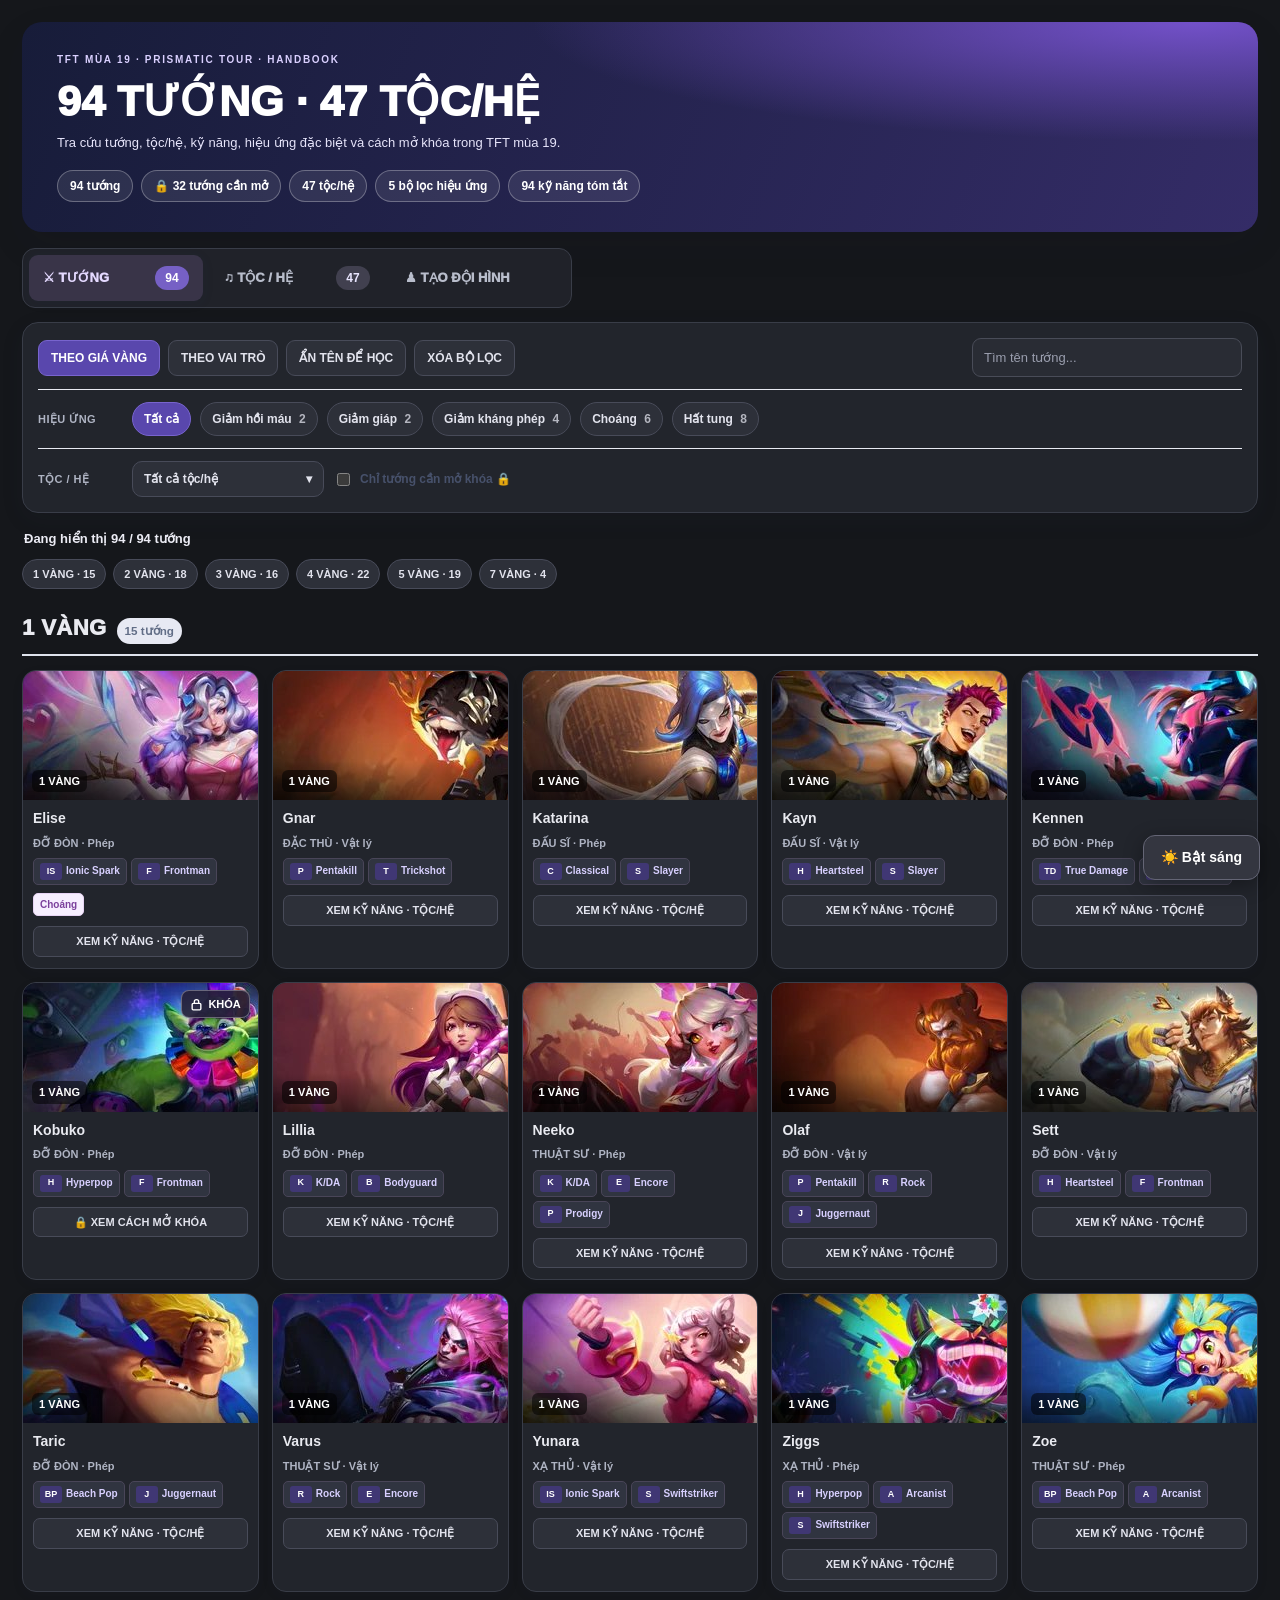
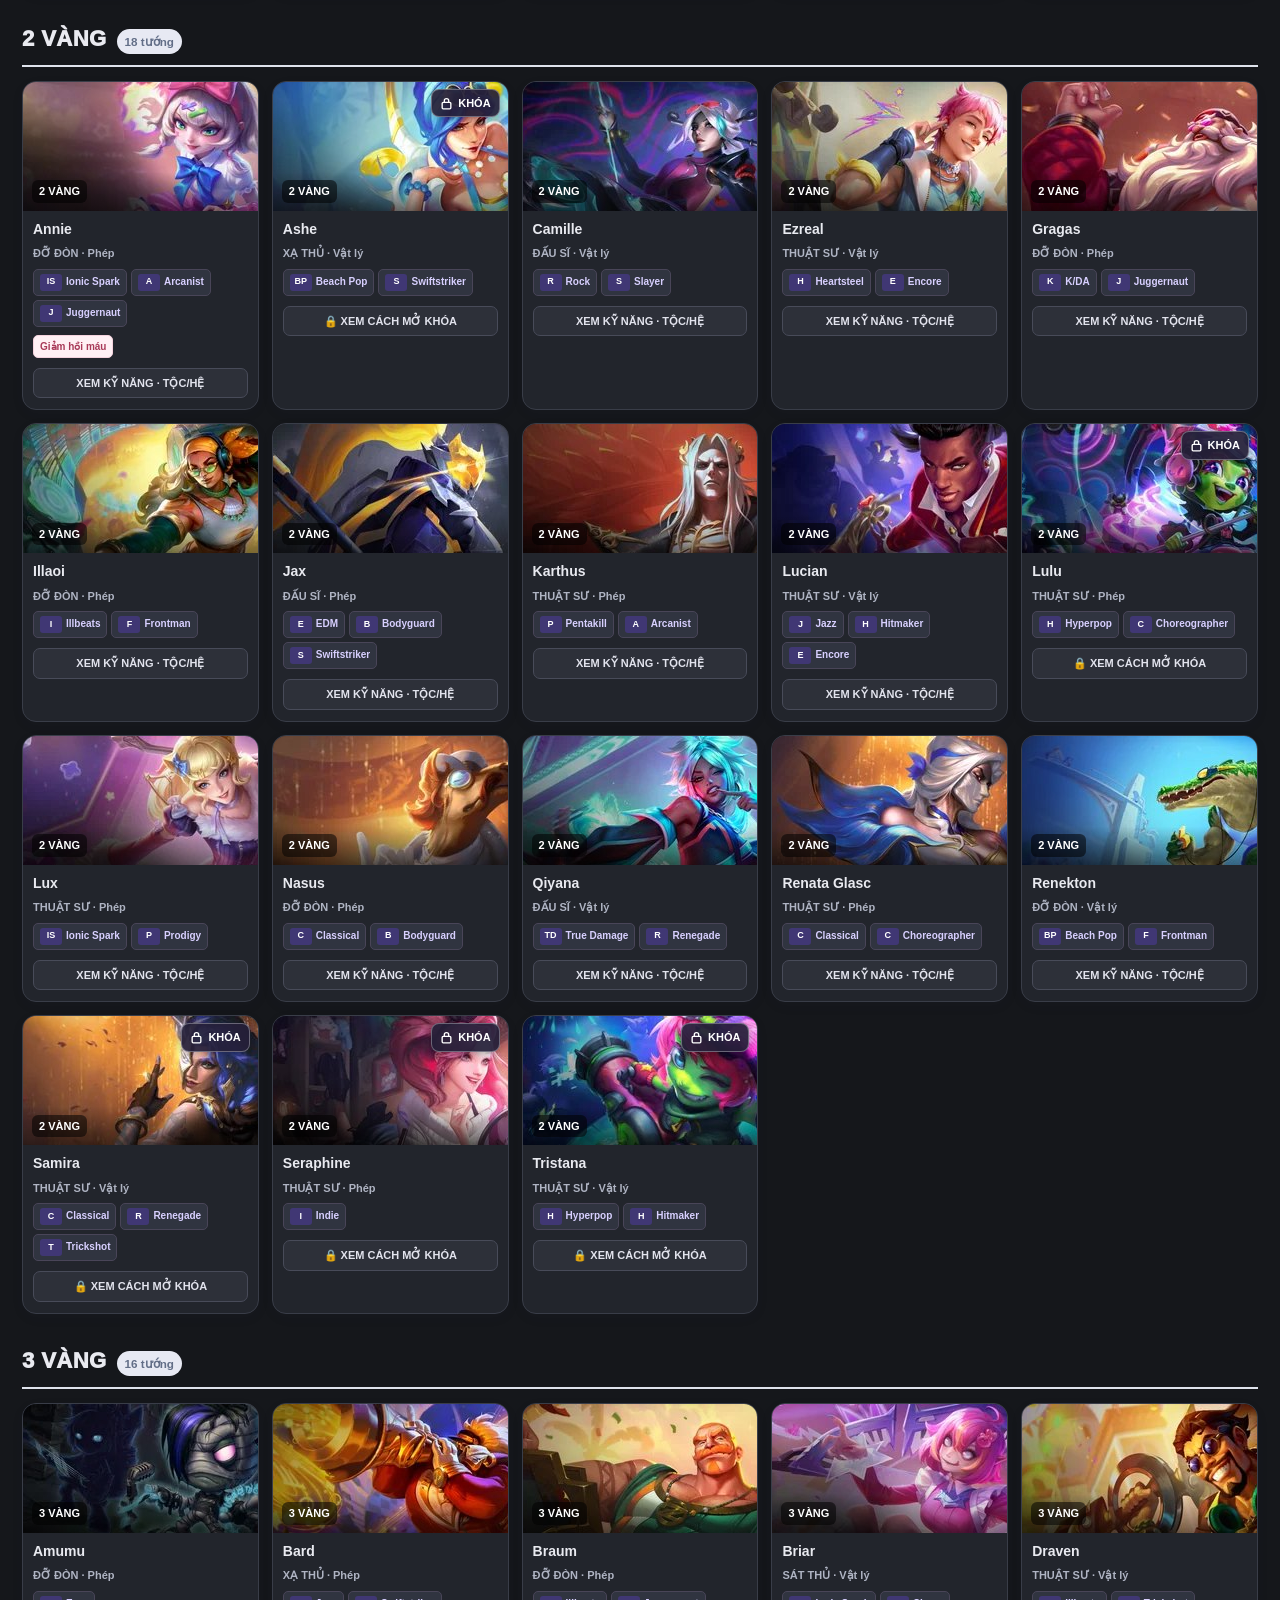
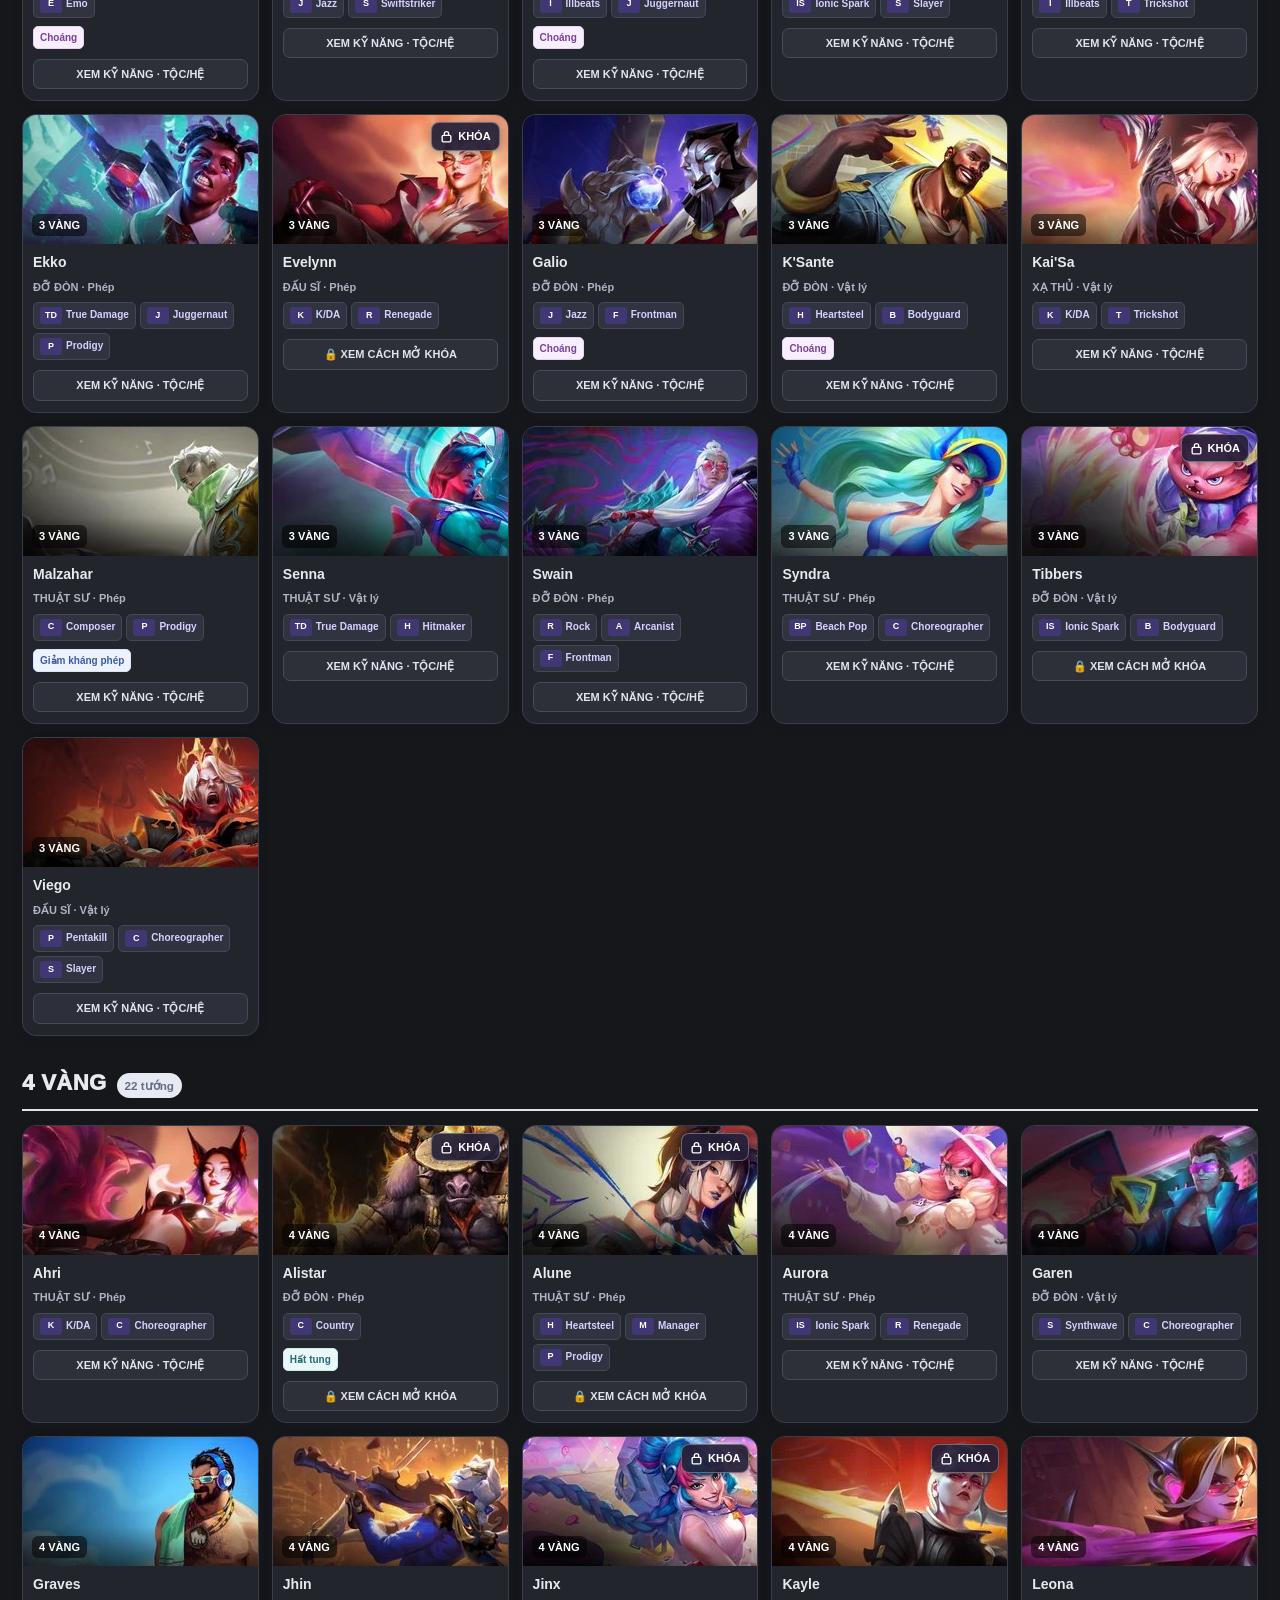
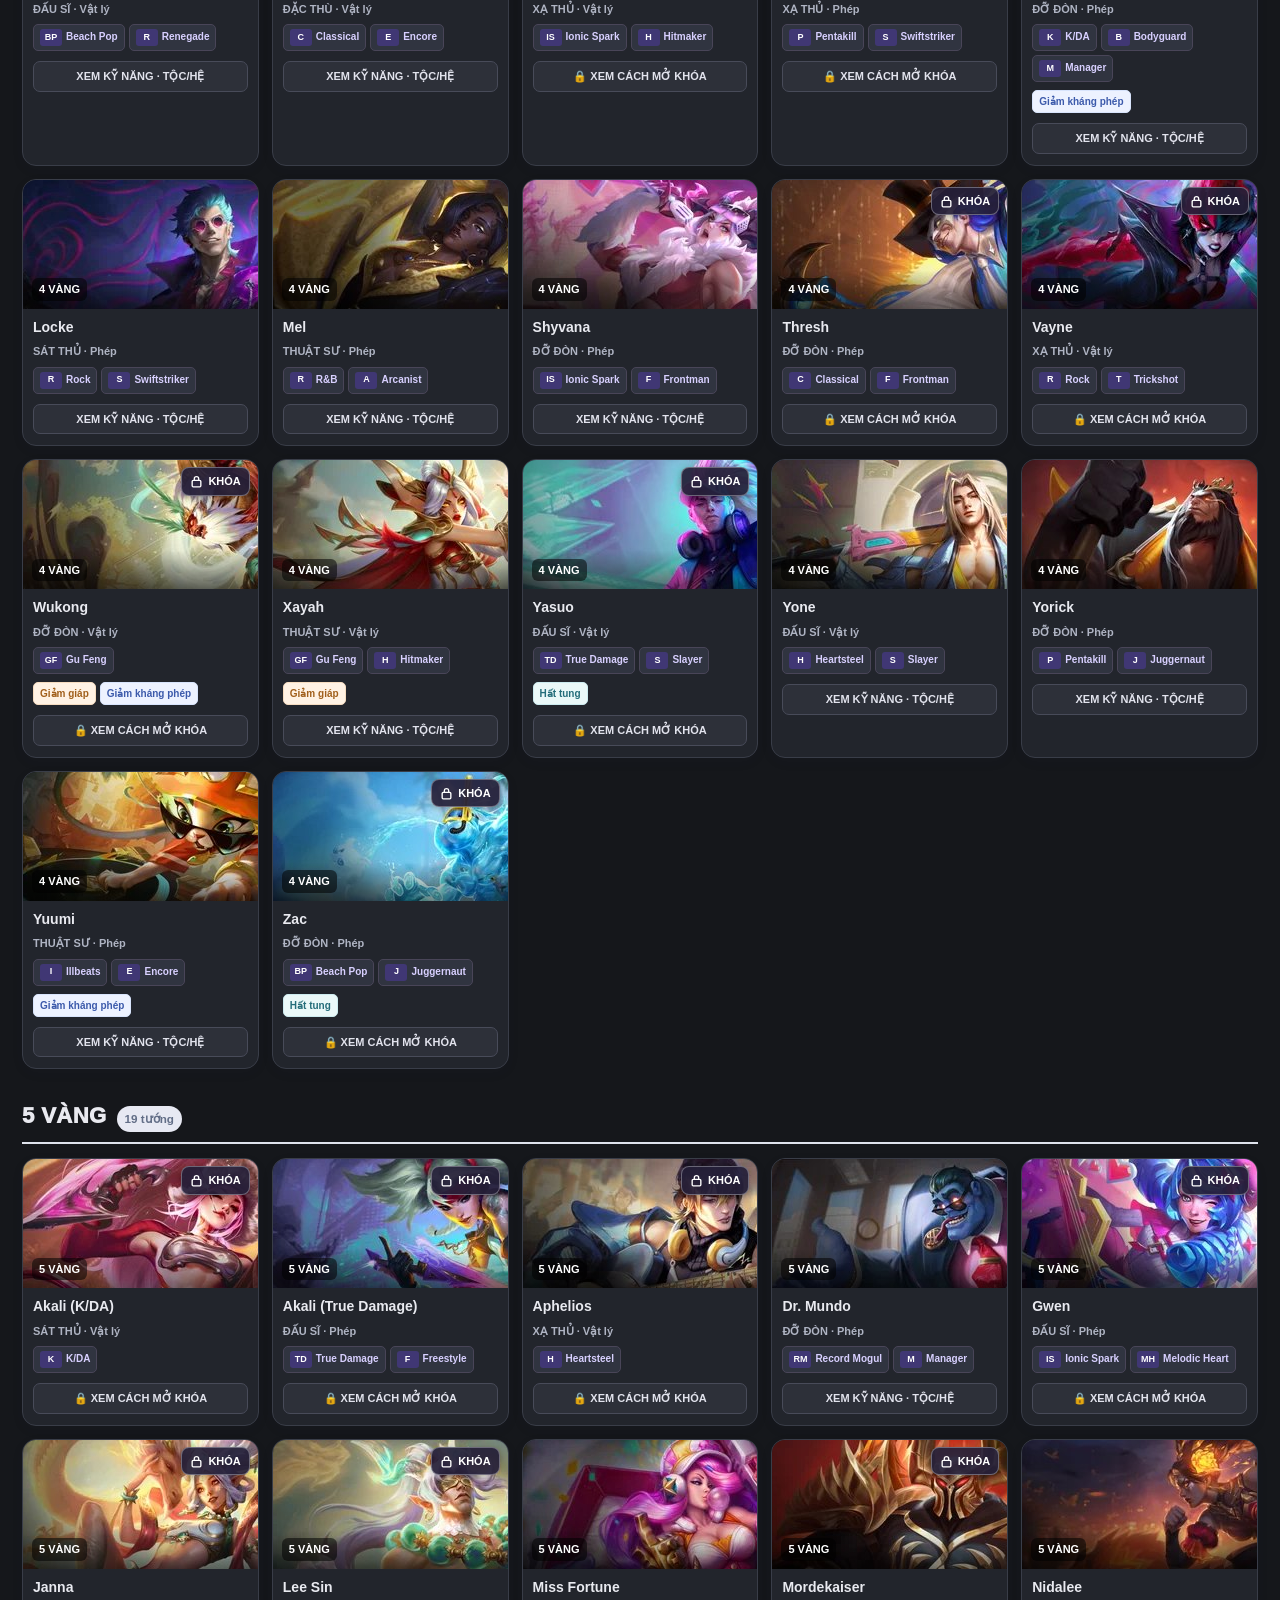
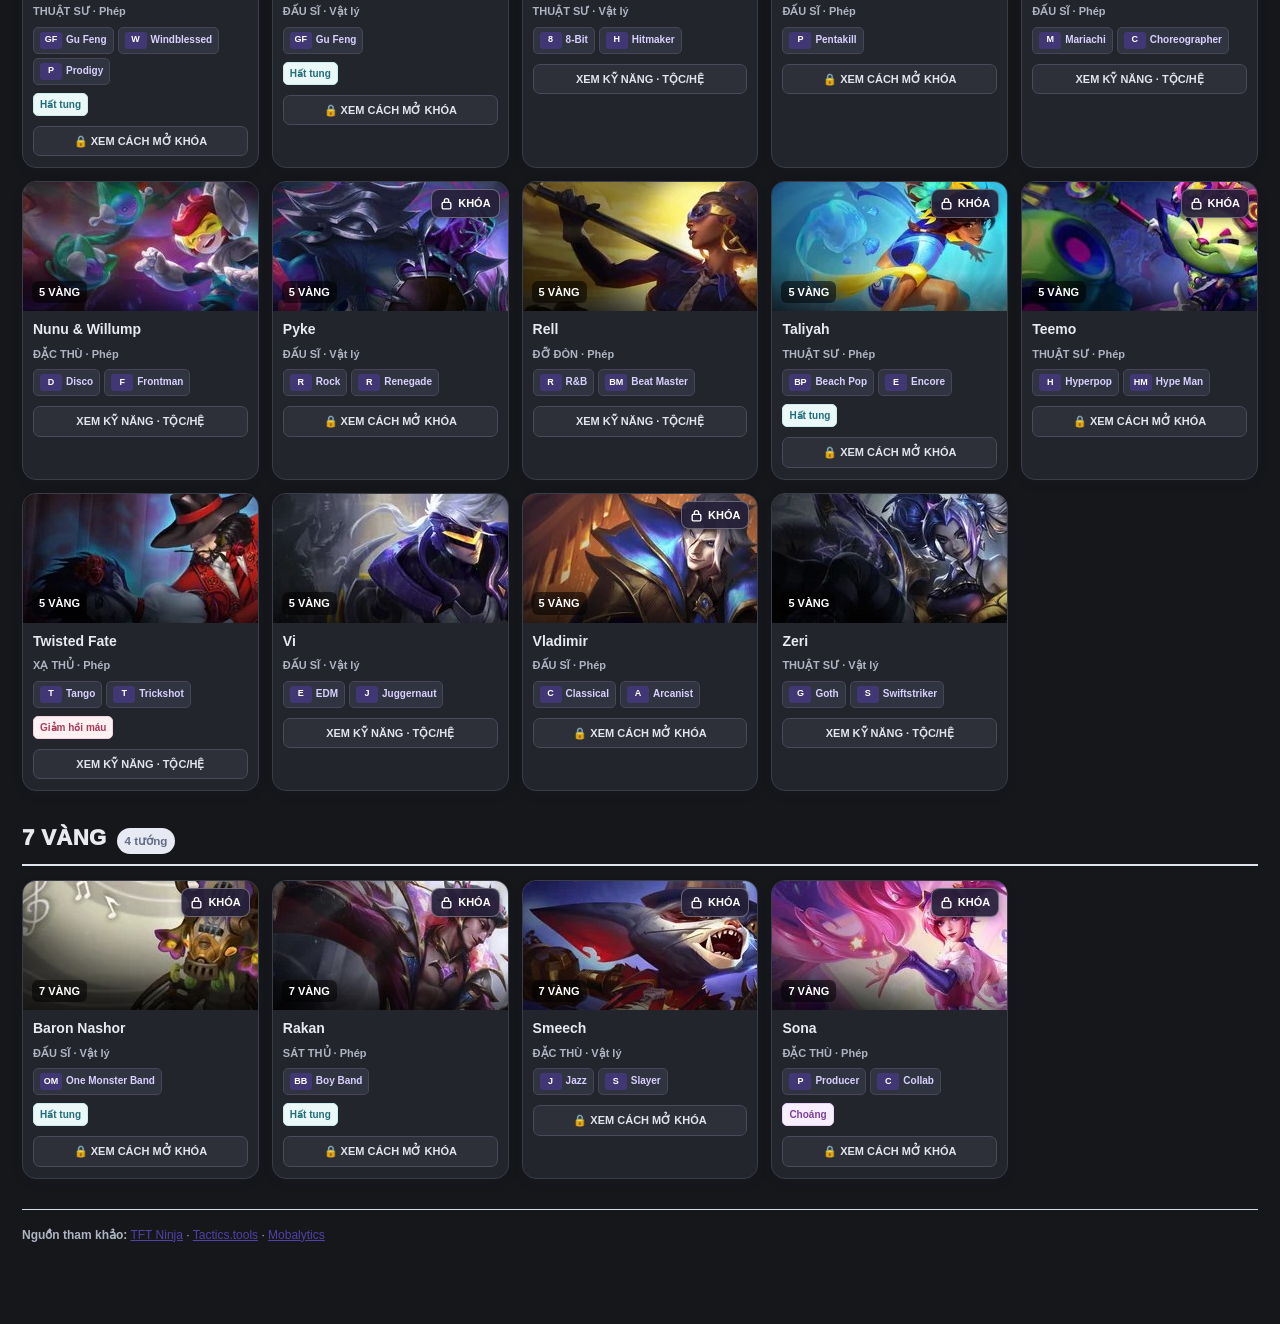
==== index.html @ 039be819 "feat: add multi-select trait" ====
<!doctype html>
<html lang="vi"><head><meta name="description" content="Sổ tay TFT mùa 19: 94 tướng, 47 tộc/hệ, kỹ năng tóm tắt, lọc hiệu ứng và sơ đồ mở khóa."><meta charset="utf-8"><meta content="width=device-width,initial-scale=1" name="viewport"><title>TFT Mùa 19 — 94 tướng | Khóa, Tộc Hệ, Hiệu Ứng</title><style>:root{--ink:#1c2440;--muted:#68758d;--border:#e0e5ee;--bg:#f3f5fa;--blue:#5643ba;--navy:#141b35;--white:#fff}
*{box-sizing:border-box}html{scroll-behavior:smooth}body{margin:0;background:var(--bg);font:14px/1.5 Inter,"Segoe UI",Arial,sans-serif;color:var(--ink)}button,input,select{font:inherit}button{cursor:pointer}
.app{max-width:1290px;margin:0 auto;padding:22px 22px 80px}
.hero{background:radial-gradient(ellipse at 95% 0%,#7351c9 0,transparent 40%),linear-gradient(112deg,#171c39,#342c67);color:white;padding:30px 35px;border-radius:20px;box-shadow:0 14px 38px #15183414}
.micro{letter-spacing:.17em;color:#dad0ff;font-size:10px;font-weight:850}.hero h1{font-size:clamp(27px,3.8vw,43px);font-weight:950;line-height:1.1;margin:11px 0 8px}.hero p{max-width:810px;color:#e6e4fa;margin:0 0 17px;font-size:13px}
.stats{display:flex;flex-wrap:wrap;gap:8px}.stat{border-radius:30px;padding:6px 12px;border:1px solid #ffffff48;background:#ffffff16;color:white;font-size:12px;font-weight:800}
.filters{position:sticky;top:8px;z-index:12;background:#fffffff0;border:1px solid var(--border);border-radius:16px;margin:14px 0;padding:15px;box-shadow:0 7px 24px #25324b13;backdrop-filter:blur(12px)}
.filter-top{display:flex;align-items:center;flex-wrap:wrap;gap:8px}.btn{padding:8px 12px;border-radius:9px;border:1px solid #dcdcec;background:#faf9ff;color:#4c3e9b;font-size:12px;font-weight:800;white-space:nowrap}.btn:hover,.pill-btn:hover{background:#ebe6ff}.btn.active,.btn.primary{background:#5140a7;border-color:#5140a7;color:white}.btn.primary:hover{background:#41318e}.btn.ghost{background:#fff;color:#4d5773}.space{flex:1}.search{padding:9px 11px;border-radius:9px;border:1px solid #dfe1eb;background:white;min-width:190px;max-width:270px;flex:1;font-size:13px;outline-color:#8271cb}
.row-filter{padding-top:12px;margin-top:12px;border-top:1px solid #e8eaf2;display:flex;align-items:center;gap:9px;flex-wrap:wrap}.row-label{font-size:11px;font-weight:900;letter-spacing:.04em;color:#69738b;min-width:85px}.pill-btn{border:1px solid #dcd9ed;background:#f8f7fd;color:#4b4971;border-radius:28px;padding:7px 11px;font-size:12px;font-weight:850}.pill-btn.active{color:#fff;background:#5140a7;border-color:#5140a7}.pill-btn.wound.active{background:#bb3d5e;border-color:#bb3d5e}.pill-btn.sunder.active{background:#b16b22;border-color:#b16b22}.pill-btn.shred.active{background:#4965bb;border-color:#4965bb}.pill-btn.stun.active{background:#8850a8;border-color:#8850a8}.pill-btn.knockup.active{background:#297b83;border-color:#297b83}
.pill-btn em{font-style:normal;opacity:.75;margin-left:4px}.traitselect{min-width:170px;padding:8px;border:1px solid #dcdeec;border-radius:10px;background:#fff;color:#25304c}.check{display:inline-flex;gap:7px;align-items:center;font-size:12px;font-weight:800;color:#47516b;cursor:pointer}.check input{accent-color:#5140a7}
.statusline{display:flex;justify-content:space-between;gap:10px;align-items:center;margin:16px 2px 10px;font-size:12px;color:#5d6b83;font-weight:750}.statusline strong{font-size:13px;color:#283356}.tiny{font-size:11px;color:#7f859b}.quicknav{display:flex;flex-wrap:wrap;gap:7px;margin:0 0 10px}.quicknav a{font-size:11px;text-decoration:none;font-weight:850;color:#5140a7;border:1px solid #dcd7f0;background:white;border-radius:22px;padding:6px 10px}
.group{margin:22px 0 30px;scroll-margin-top:235px}.grouphead{display:flex;gap:10px;align-items:baseline;flex-wrap:wrap;border-bottom:2px solid #dfe3ed;margin-bottom:14px;padding-bottom:10px}.grouphead h2{margin:0;font-size:22px;font-weight:950;letter-spacing:.02em}.grouphead small{font-weight:800;color:#626e87;background:#e7e9f3;border-radius:13px;padding:4px 8px}
.cards{display:grid;grid-template-columns:repeat(5,minmax(0,1fr));gap:13px}
.card{background:#fff;border:1px solid #dfe3ee;border-radius:14px;overflow:hidden;box-shadow:0 4px 14px #2b39520b;min-width:0;transition:transform .15s,box-shadow .15s}.card:hover{transform:translateY(-2px);box-shadow:0 8px 23px #2b39521b}
.pic{position:relative;height:129px;background:linear-gradient(130deg,#30364d,#151d37);overflow:hidden;cursor:pointer}.pic img{display:block;width:100%;height:100%;object-fit:cover}.pic:after{content:'';position:absolute;inset:0;pointer-events:none;background:linear-gradient(0deg,#0007,transparent 30%)}
.cost{position:absolute;bottom:8px;left:9px;z-index:1;color:#fff;background:#0008;padding:3px 7px;border-radius:6px;font-weight:900;font-size:11px}.lock{position:absolute;right:8px;top:7px;z-index:2;display:flex;gap:5px;align-items:center;padding:5px 8px;background:#252039ed;color:white;border:1px solid #ffffff50;border-radius:8px;font-weight:900;font-size:11px;box-shadow:0 2px 8px #0005}.lock svg{width:13px;height:13px}
.cardbody{padding:10px 10px 11px}.cardname{font-size:14px;font-weight:900;line-height:1.25;margin:0 0 7px}.meta{font-size:11px;font-weight:750;color:#66718c;margin:0 0 7px}.traitline{display:flex;flex-wrap:wrap;gap:4px;min-height:24px}.trait{font-size:10px;line-height:1.3;font-weight:820;border:1px solid #e0e1ec;background:#f1f2f8;color:#485575;padding:4px 6px;border-radius:5px}.trait .dot{display:inline-grid;place-items:center;margin-right:4px;width:15px;height:15px;font-size:9px;border-radius:3px;background:#d9def4;color:#3c4887}
.tags{margin-top:8px;display:flex;gap:4px;flex-wrap:wrap;min-height:0}.effect{font-size:10px;font-weight:900;padding:3px 6px;border-radius:5px;border:1px solid #dad5e9;color:#554790;background:#f5f0fe}.effect.wound{color:#a83a58;background:#fff0f4;border-color:#f4d2dd}.effect.sunder{color:#a15f1b;background:#fff2e4;border-color:#f6dcc0}.effect.shred{color:#3c5aab;background:#edf2ff;border-color:#d8e4fc}.effect.stun{color:#7b409c;background:#f7efff;border-color:#e7d4f4}.effect.knockup{color:#246d7a;background:#eaf8f8;border-color:#ccebef}
.actions{display:flex;gap:6px;margin-top:10px}.smallbtn{border:1px solid #e1deef;background:#fbfaff;color:#504291;border-radius:7px;padding:6px 8px;font-size:11px;font-weight:800;flex:1}.smallbtn:hover{background:#e8e3ff}.noresults{padding:30px;border:1px solid #e1e3ed;background:white;border-radius:13px;text-align:center;color:#718095}
.footer{border-top:1px solid #d7deeb;padding-top:16px;margin-top:30px;color:#657086;font-size:12px}.footer a{color:#5341a7}
dialog{width:min(560px,calc(100vw - 22px));border:1px solid #d9dbec;border-radius:18px;padding:23px;max-height:90vh;overflow:auto;box-shadow:0 22px 90px #10122d7a;color:#1d2845}dialog::backdrop{background:#111426b8;backdrop-filter:blur(3px)}.dialoghead{display:flex;gap:13px;align-items:start}.dialoghead img{width:114px;height:85px;object-fit:cover;border-radius:9px}.dialoghead h3{font-size:23px;margin:0 0 4px;line-height:1.15}.dialogcontent{display:grid;gap:13px;margin:16px 0 18px}.dlabel{font-size:11px;font-weight:950;color:#747d93;letter-spacing:.08em;margin-bottom:5px}.chipbox{display:flex;gap:6px;flex-wrap:wrap}.dtext{font-size:13px;color:#505c78}.dialogclose{margin-left:auto;border:0;border-radius:7px;background:#f1eff8;padding:3px 10px;font-size:21px;color:#5b4e8a}.dialogfooter{display:flex;gap:8px;justify-content:flex-end;border-top:1px solid #e1e5ed;padding-top:14px}
body.quiz .cardname{filter:blur(6px)}body.quiz .card:hover .cardname{filter:none}
@media(max-width:1050px){.cards{grid-template-columns:repeat(4,minmax(0,1fr))}.filters{position:static}}
@media(max-width:720px){.app{padding:10px 9px 45px}.hero{padding:23px 20px}.cards{grid-template-columns:repeat(2,minmax(0,1fr));gap:8px}.pic{height:112px}.cardname{font-size:12px}.grouphead h2{font-size:18px}.row-label{width:100%}.search{min-width:100%;max-width:100%}.filters{padding:11px}.group{scroll-margin-top:12px}}
@media print{body{background:white}.app{max-width:none;padding:0}.hero{border-radius:0;box-shadow:none;padding:15px}.filters,.quicknav,.actions,.footer,.statusline,.dialogfooter{display:none!important}.group{break-before:page}.group:first-child{break-before:auto}.cards{grid-template-columns:repeat(4,minmax(0,1fr))}.card{break-inside:avoid;box-shadow:none}.pic{height:105px}body.quiz .cardname{filter:none}}

/* Đã khôi phục tóm tắt kỹ năng cho toàn bộ 94 tướng. */
.skillpanel{padding:15px 16px;background:linear-gradient(135deg,#f7f5ff,#fbfcff);border:1px solid #dcd8f3;border-radius:12px}
.skillpanel .dlabel{color:#44358e}
.skillinfo{display:flex;align-items:center;flex-wrap:wrap;gap:7px;margin:6px 0 10px}
.skillmana{display:inline-flex;background:#e6eafd;color:#354789;border-radius:7px;font-weight:850;padding:4px 8px;font-size:12px}
.skilldescription{font-size:14px;line-height:1.68;margin:0;color:#28324b;white-space:pre-line}
.skillkeyword{display:inline-flex;margin-top:11px;background:#eae3fc;border:1px solid #ddd3fa;color:#4d388a;border-radius:8px;padding:5px 9px;font-size:12px;font-weight:850}
.skillhint{font-size:11px;margin:9px 0 0;color:#737b99}
@media(max-width:680px){.skillpanel{padding:12px}.skilldescription{font-size:13px}}
</style><style>/* Tộc/hệ learning tab */
[hidden]{display:none!important}
.major-tabs{display:flex;gap:7px;margin:16px 0 13px;padding:6px;border:1px solid #dcdde9;background:#e9ebf4;border-radius:13px;width:fit-content;max-width:100%}
.major-tab{border:0;background:transparent;padding:11px 14px;font-size:13px;font-weight:950;color:#505a79;border-radius:9px;display:inline-flex;align-items:center;justify-content:space-between;gap:12px;min-width:174px;white-space:nowrap}.major-tab .tab-label{display:inline-flex;align-items:center;gap:5px}.major-tab .tab-number{display:inline-flex;align-items:center;justify-content:center;min-width:34px;height:24px;font-size:12px;line-height:1}
.major-tab.active{background:#fff;color:#4637a3;box-shadow:0 2px 12px #22325b18}
.tab-number{padding:2px 7px;border-radius:30px;background:#e6dfff;font-size:11px}
.traits-page{margin:12px 0 26px}.traits-hero{display:flex;justify-content:space-between;gap:10px;flex-wrap:wrap;padding:23px 26px;border-radius:16px;color:white;background:linear-gradient(110deg,#1b284b,#5040a3)}
.th-eyebrow{font-size:10px;letter-spacing:.16em;font-weight:900;color:#d6d2fb}.traits-hero h2{margin:5px 0 4px;font-size:28px;font-weight:950}.traits-hero p{max-width:760px;color:#e3e1ff;margin:0;font-size:13px}.traits-summary{font-weight:900;color:#eee8ff;align-self:center;font-size:12px}
.traits-controls{display:flex;justify-content:space-between;align-items:center;gap:13px;flex-wrap:wrap;margin:15px 0}.trait-tab-buttons{display:flex;gap:7px;flex-wrap:wrap}.trait-kind{background:#fff;color:#4f5271;border:1px solid #dcdcea;border-radius:9px;padding:9px 12px;font-size:11px;font-weight:850}.trait-kind.active{background:#4f40a7;color:#fff;border-color:#4f40a7}#traitSearch{border:1px solid #dedde9;background:white;border-radius:9px;padding:10px 12px;min-width:240px;font-size:13px}
.traits-info-line{display:flex;gap:12px;justify-content:space-between;flex-wrap:wrap;font-size:11px;color:#747e94;margin:13px 0}.traits-info-line span:first-child{font-weight:900;color:#444b73}
.traits-grid{display:grid;grid-template-columns:repeat(3,minmax(0,1fr));gap:13px}
.trait-card{border:1px solid #dde1ec;background:white;border-radius:14px;overflow:hidden;min-width:0;box-shadow:0 4px 12px #202b4010;transition:box-shadow .12s,border-color .12s}.trait-card.selected{border-color:#8369c9;box-shadow:0 0 0 2px #e8defd}
.trait-card-main{display:flex;gap:11px;padding:16px;align-items:flex-start}.trait-icon{width:54px;height:54px;flex-shrink:0;border-radius:11px;background:linear-gradient(135deg,#252c50,#59419e);border:1px solid #d7cfee;display:grid;place-items:center;overflow:hidden;position:relative}.trait-icon>img{width:43px;height:43px;object-fit:contain}.trait-icon-fallback{font-size:15px;letter-spacing:.01em;font-weight:900;color:#eee8ff;text-align:center;padding:4px}
.trait-card-h3{font-size:15px;font-weight:950;margin:0;line-height:1.35}.trait-card-en{font-size:11px;color:#85829b;margin-top:2px}.trait-card-kind{display:inline-flex;font-size:9px;font-weight:850;letter-spacing:.02em;color:#50409a;background:#ece6fa;padding:3px 7px;border-radius:20px;margin:5px 0 0}.trait-card-desc{padding:0 16px 10px;font-size:12px;line-height:1.65;color:#56617a;min-height:63px}.trait-card-levels{border-top:1px solid #eeeef5;padding:9px 16px;color:#4c5670;font-size:11px;background:#fbfbfe;display:flex;align-items:center;justify-content:space-between;gap:8px}.trait-card-levels b{color:#51409c}
.trait-card-controls{display:flex;gap:6px;padding:10px 12px 12px}.trait-card-controls button,.trait-card-controls a{flex:1;text-align:center;min-width:0;border:1px solid #dedbea;background:#faf8ff;border-radius:7px;color:#4b3c9e;padding:6px 7px;text-decoration:none;font-size:10px;font-weight:900}.trait-card-controls button:hover,.trait-card-controls a:hover{background:#efeaff}
.trait-quick-members{display:flex;gap:4px;flex-wrap:wrap;padding:0 14px 13px}.trait-mini-img{width:32px;height:32px;object-fit:cover;object-position:90% center;border-radius:7px;border:2px solid #e6e0f3;cursor:pointer}.trait-mini-img:hover{border-color:#7258bf}
.trait-detail{margin-top:18px;border:1px solid #d3d0e7;background:#fff;border-radius:18px;padding:20px;box-shadow:0 13px 28px #1e27411a;scroll-margin-top:20px}.trait-detail-header{display:flex;gap:15px;align-items:center}.trait-detail-header .trait-icon{width:76px;height:76px}.trait-detail-header .trait-icon>img{width:58px;height:58px}.trait-detail h3{margin:0;font-size:23px}.trait-detail p{font-size:14px;line-height:1.65;color:#46546e}.trait-detail-members{display:grid;grid-template-columns:repeat(6,minmax(0,1fr));gap:10px;margin-top:12px}.trait-member{border:1px solid #dfe2ec;border-radius:9px;overflow:hidden;cursor:pointer;background:#fff;padding:0;text-align:left;min-width:0}.trait-member img{display:block;width:100%;height:72px;object-fit:cover;object-position:90% center}.trait-member span{display:block;font-size:11px;font-weight:900;padding:6px 7px;overflow:hidden;text-overflow:ellipsis;white-space:nowrap}.trait-member small{display:block;color:#7e8595;font-size:10px;margin:-4px 0 5px 7px}
.trait-help{font-size:12px;background:#eeedf8;border:1px solid #dfd9f0;border-radius:12px;padding:13px 17px;margin:18px 0;color:#4f5574}
/* Make trait labels in original cards show localized names and glyphs */
.trait .dot{background:#403774;color:#fff;width:17px;height:17px;vertical-align:middle}.trait .dot img{width:14px;height:14px;object-fit:contain;display:block}
.trait .dot{min-width:22px}.trait{cursor:pointer}.trait:hover{border-color:#b8a3ed}
@media(max-width:1080px){.traits-grid{grid-template-columns:repeat(2,minmax(0,1fr))}}
@media(max-width:680px){.major-tabs{width:100%}.major-tab{flex:1;min-width:0;padding:11px 10px;gap:6px;font-size:11px}.major-tab .tab-number{min-width:29px;height:22px;font-size:11px}.traits-hero{padding:18px}.traits-grid{grid-template-columns:1fr}.traits-controls #traitSearch{width:100%;min-width:0}.trait-detail-members{grid-template-columns:repeat(3,minmax(0,1fr))}.trait-card-desc{min-height:0}}
@media print{.major-tabs,.traits-controls,.trait-card-controls,.trait-help{display:none!important}.traits-grid{grid-template-columns:repeat(2,minmax(0,1fr))}.trait-card{break-inside:avoid}.trait-card-desc{min-height:0}.unit-page-part{display:none!important}}

/* Trait detail: same centered popup behavior as champion dialog */
#traitDialog.trait-dialog{width:min(900px,calc(100vw - 24px));max-height:min(90vh,940px);padding:0;border:1px solid #d5d3e7;border-radius:18px;background:#fff;color:#202748;box-shadow:0 26px 85px #10132899;overflow:auto;overscroll-behavior:contain}
#traitDialog::backdrop{background:#111426bd;backdrop-filter:blur(4px)}
.trait-dialog-top{display:flex;justify-content:space-between;align-items:center;position:sticky;top:0;z-index:2;padding:13px 20px;background:#f4f2fb;border-bottom:1px solid #e3dff3;color:#524398;font-size:12px;letter-spacing:.08em;font-weight:950}
#traitDialog .trait-detail{border:0;margin:0;padding:21px 24px;box-shadow:none;border-radius:0;scroll-margin:0}
.trait-dialog-bottom{position:sticky;bottom:0;display:flex;justify-content:flex-end;padding:11px 22px;background:#fff;border-top:1px solid #ebe7f5}
.trait-card{cursor:pointer}
.trait-card:focus-visible{outline:3px solid #7058cc;outline-offset:2px}
@media(max-width:680px){#traitDialog.trait-dialog{max-height:92vh}#traitDialog .trait-detail{padding:16px 13px}.trait-dialog-top{padding:11px 14px}.trait-dialog-bottom{padding:9px 13px}}
@media print{#traitDialog{display:none!important}}

/* Sơ đồ mở khóa — chỉ dành cho tướng khóa */

/* Danh sách chọn tộc/hệ dạng nhiều cột, dùng icon đã có sẵn trong website. */
.trait-picker{position:relative;min-width:192px}
.trait-picker-toggle{display:flex;align-items:center;justify-content:space-between;gap:14px;min-width:192px;padding:8px 11px;background:#fff;color:#34415f;border:1px solid #deddea;border-radius:10px;font-size:12px;font-weight:850;text-align:left}
.trait-picker-toggle:hover,.trait-picker-toggle[aria-expanded="true"]{border-color:#9b86d9;background:#f9f7ff}
.trait-picker-menu{position:absolute;top:calc(100% + 9px);left:0;z-index:55;width:min(840px,calc(100vw - 70px));max-height:min(510px,66vh);overflow:auto;background:linear-gradient(155deg,#20292d,#0b141a);border:1px solid #748078;border-radius:14px;padding:15px;box-shadow:0 18px 42px #11172b75}
.trait-picker-grid{display:grid;grid-auto-flow:column;grid-template-rows:repeat(12,auto);grid-template-columns:repeat(4,minmax(0,1fr));column-gap:6px;row-gap:3px}
.trait-picker-choice{border:0;border-left:2px solid transparent;background:transparent;min-width:0;display:flex;align-items:center;gap:9px;text-align:left;color:#dfc896;font-size:12px;font-weight:650;border-radius:6px;padding:6px 4px;line-height:1.3}
.trait-picker-choice:hover,.trait-picker-choice.selected{color:#fff0c3;background:#ffffff16;border-left-color:#d4bb79}
.trait-picker-choice span:last-child{overflow-wrap:anywhere}
.trait-picker-icon{width:26px;height:26px;flex:0 0 26px;display:grid;place-items:center;background:#111c26;border:1px solid #414b55;border-radius:6px;color:#f3d58a;font-size:16px}
.trait-picker-icon img{width:22px;height:22px;object-fit:contain}
@media(max-width:700px){.trait-picker-menu{width:min(530px,calc(100vw - 34px));max-height:58vh}.trait-picker-grid{grid-template-rows:repeat(24,auto);grid-template-columns:repeat(2,minmax(0,1fr))}.trait-picker-choice{font-size:11px;gap:6px}}
@media(max-width:430px){.trait-picker-menu{width:calc(100vw - 52px)}.trait-picker-grid{grid-auto-flow:row;grid-template-columns:1fr;grid-template-rows:none}}

/* Đánh dấu những tộc/hệ đã chọn */
.trait-picker-choice.selected::after {
  content: '✓';
  margin-left: auto;
  font-weight: 900;
  color: #f3d58a;
}

/* Không để tên tộc/hệ quá dài làm hỏng nút */
#traitSelectedLabel {
  overflow: hidden;
  text-overflow: ellipsis;
  white-space: nowrap;
  max-width: 170px;
}

/* Icon tộc/hệ trong tiêu đề nhóm tướng */
.grouphead .filter-trait-icon {
  width: 32px;
  height: 32px;
  object-fit: contain;
  flex: 0 0 32px;
  padding: 4px;
  border: 1px solid #4b5260;
  background: #1b222a;
  border-radius: 8px;
}

#details.unlock-expanded{width:min(990px,calc(100vw - 26px));max-height:94vh;padding:23px 26px}
#details.unlock-expanded .dialoghead img{width:142px;height:108px}
#details.unlock-expanded .dialoghead h3{font-size:27px}
#details.unlock-expanded .dialogcontent{grid-template-columns:repeat(2,minmax(0,1fr));align-items:start;gap:17px}
#details.unlock-expanded .dialogcontent .skillpanel{grid-column:1 / -1}
#details.unlock-expanded .dialogcontent>div:last-child{grid-column:1 / -1}
.unlock-panel{background:#f9f8ff;border:1px solid #d8cef4;border-radius:17px;padding:18px 19px 20px;margin:20px 0 10px}
.unlock-titleline{display:flex;justify-content:space-between;align-items:center;flex-wrap:wrap;gap:9px;margin-bottom:10px}
.unlock-eyebrow{font-size:11px;letter-spacing:.13em;color:#6c58b3;font-weight:950}
.unlock-level{font-weight:900;background:#f0e9ff;color:#51359d;border:1px solid #dccdfa;border-radius:50px;padding:6px 10px;font-size:12px}
.unlock-statement{margin:0 0 16px;font-size:16px;color:#293252;font-weight:800;line-height:1.55}

.unlock-flow{display:grid;grid-template-columns:minmax(140px,185px) minmax(115px,1fr) minmax(155px,185px);align-items:center;gap:13px;background:#fff;border-radius:14px;padding:17px;border:1px solid #e4e4ef;min-height:196px}
.unlock-flow.has-multiple{grid-template-columns:minmax(270px,1.7fr) minmax(105px,1fr) minmax(155px,185px)}
.unlock-flow.has-many{grid-template-columns:minmax(290px,2.1fr) minmax(85px,1fr) minmax(145px,175px)}
.unlock-start{display:flex;flex-direction:column;justify-content:center;gap:9px;min-width:0}
.unlock-nodes{display:flex;align-items:center;justify-content:center;flex-wrap:wrap;gap:8px;min-width:0}
.unlock-node{background:#fcfbff;border:1px solid #e1dcf3;border-radius:11px;min-width:112px;flex:1 1 126px;max-width:175px;overflow:hidden;padding:8px;text-align:center}
.unlock-flow:not(.has-multiple) .unlock-node{min-width:0;max-width:175px;width:100%}
.unlock-node-visual{width:100%;height:90px;margin:0 auto 7px;background:linear-gradient(135deg,#242c51,#56439b);border-radius:9px;display:grid;place-items:center;overflow:hidden;color:white;font-size:29px}
/* The champion's face is generally at the right of the original horizontal splash art. */
.unlock-node-visual img{width:100%;height:100%;object-fit:cover;object-position:right center;display:block}
.unlock-node-visual.trait-visual {padding:10px}
.unlock-node-visual.trait-visual img{width:70px;height:70px;max-width:100%;max-height:100%;object-fit:contain;object-position:center;padding:0;transform:none}
.unlock-node-name{font-size:12px;font-weight:950;color:#2c3455;line-height:1.32;overflow-wrap:anywhere}
.unlock-node-stars{display:flex;justify-content:center;gap:2px;margin:4px 0 1px;color:#d89b19;font-size:21px;line-height:1;letter-spacing:1px;text-shadow:0 1px 0 #fff6cc}
.unlock-join{text-align:center;font-size:10px;font-weight:950;letter-spacing:.04em;color:#7057ab;padding:4px 5px;border-radius:6px;background:#eee9fa}
.unlock-link{display:flex;flex-direction:column;align-items:center;justify-content:center;min-width:0;width:100%;gap:8px;align-self:center}
.unlock-arrow-label{max-width:100%;text-align:center;font-size:11px;font-weight:950;line-height:1.45;color:#5a429f;background:#f1edfd;border:1px solid #e2d9fb;border-radius:8px;padding:5px 8px;overflow-wrap:anywhere}
.unlock-arrow-line{width:100%;display:flex;align-items:center;justify-content:center;height:22px}
.unlock-arrow-line::before{content:'';height:4px;flex:1;min-width:16px;background:#7b59cf;border-radius:5px 0 0 5px}
.unlock-arrow-line::after{content:'';width:0;height:0;border-top:9px solid transparent;border-bottom:9px solid transparent;border-left:14px solid #7b59cf}
.unlock-target{border:2px solid #bca7f0;background:#f4efff;border-radius:13px;text-align:center;min-height:173px;padding:11px;display:grid;justify-items:center;align-content:center;gap:6px}
.unlock-target img{width:130px;max-width:100%;height:95px;object-fit:cover;object-position:right center;border-radius:9px}
.unlock-target b{font-size:12px;line-height:1.25}
.unlock-target span{color:#604ca4;font-weight:900;font-size:10px;letter-spacing:.07em}
.unlock-help{font-size:11px;line-height:1.55;color:#72718f;margin:11px 0 0}
.unlock-source{display:inline-block;color:#4d39a3;font-size:11px;font-weight:850;text-decoration:none;margin-top:10px}
.unlock-source:hover{text-decoration:underline}
@media(max-width:740px){
#details.unlock-expanded{padding:16px 13px}#details.unlock-expanded .dialogcontent{grid-template-columns:1fr}
#details.unlock-expanded .dialogcontent .skillpanel,#details.unlock-expanded .dialogcontent>div:last-child{grid-column:auto}
.unlock-panel{padding:13px}.unlock-statement{font-size:14px}
.unlock-flow,.unlock-flow.has-multiple,.unlock-flow.has-many{display:flex;flex-direction:column;gap:8px;padding:12px}
.unlock-start,.unlock-link,.unlock-target{width:100%}
.unlock-nodes{justify-content:center}.unlock-node{flex:0 1 142px;max-width:165px}
.unlock-link{gap:5px;padding:2px 12px 0}.unlock-arrow-line{width:76px;transform:rotate(90deg);margin:15px 0 17px}
.unlock-target{min-height:0}.unlock-target img{width:130px;height:95px}
}
@media print{.unlock-panel{break-inside:avoid}}

.builder-page{margin:12px 0 28px}
.builder-hero{display:flex;gap:15px;justify-content:space-between;align-items:center;flex-wrap:wrap;padding:23px 26px;border-radius:16px;color:#fff;background:linear-gradient(113deg,#17213a,#473697 64%,#6550b3)}
.builder-hero h2{font-size:28px;font-weight:950;line-height:1.2;margin:5px 0 6px}.builder-hero p{max-width:680px;margin:0;color:#e7e1ff;font-size:12px}
.builder-hero-actions{display:flex;gap:9px;align-items:center;flex-wrap:wrap}
.builder-reset{border:1px solid #ffffff83;background:#ffffff1c;color:#fff;border-radius:10px;padding:10px 11px;font-weight:900;font-size:11px}
.builder-reset:hover{background:#ffffff36}
.builder-layout{display:grid;grid-template-columns:minmax(0,1fr) minmax(240px,280px);gap:15px;align-items:start;margin-top:15px}
.builder-main-column{display:grid;gap:15px;min-width:0}
.builder-panel{background:#fff;border:1px solid #e0dfed;border-radius:16px;padding:18px;box-shadow:0 5px 19px #1928460c;min-width:0}
.builder-panel-heading{display:flex;gap:12px;justify-content:space-between;align-items:start;margin-bottom:14px}
.builder-panel-heading h3{color:#39335e;font-size:13px;letter-spacing:.07em;font-weight:950;margin:0}
.builder-panel-heading p{color:#798199;font-size:11px;line-height:1.55;margin:4px 0 0;max-width:520px}
.builder-pool-total{white-space:nowrap;background:#eeeaf9;color:#5945aa;font-size:10px;font-weight:950;padding:5px 9px;border-radius:15px}
.builder-capacity-group{display:grid;gap:4px;text-align:center;flex-shrink:0}
.builder-capacity-group>span{font-size:9px;letter-spacing:.07em;color:#7a7691;font-weight:900}
.builder-capacity-controls{display:flex;align-items:center;gap:0;border:1px solid #d9d3eb;border-radius:9px;overflow:hidden;background:#f9f7ff}
.builder-capacity-controls button{height:34px;min-width:34px;border:0;background:transparent;color:#52439c;font-size:19px;font-weight:900}
.builder-capacity-controls button:hover:not(:disabled){background:#e7defc}
.builder-capacity-controls button:disabled{opacity:.3;cursor:not-allowed}
.builder-capacity-controls output{display:grid;place-items:center;width:34px;font-weight:950;color:#403279}
.builder-lineup{display:grid;grid-template-columns:repeat(5,minmax(0,1fr));gap:8px;border:1px solid #d6d7ed;background:linear-gradient(135deg,#202945,#2a3460);border-radius:13px;padding:12px;min-height:110px}
.builder-member{position:relative;min-width:0;min-height:99px;background:#111a36;border:1px solid #696e9b;border-radius:10px;overflow:hidden;box-shadow:0 2px 8px #0003}
.builder-member.is-baron{grid-column:span 2;border-color:#f2b85a}
.builder-member.is-focused{border-color:#e8ca83;box-shadow:0 0 0 2px #f5dc9b,0 0 16px #e5bd7a8e}
.builder-member-content{display:flex;align-items:center;justify-content:flex-end;flex-direction:column;gap:3px;position:absolute;inset:0;width:100%;padding:5px;border:0;background:transparent;color:#fff;text-align:center}
.builder-member-image{display:block;position:absolute;inset:0;width:100%;height:100%;object-fit:cover;object-position:90% center}
.builder-member-content::after{content:'';position:absolute;inset:0;background:linear-gradient(0deg,#0a112ee8,transparent 65%)}
.builder-member-name{position:relative;z-index:1;font-size:10px;line-height:1.25;font-weight:950;text-shadow:0 1px 3px #000b;max-width:96%;word-break:break-word}
.builder-member-badge{position:absolute;top:6px;left:5px;z-index:1;background:#352012ee;color:#ffe0a0;border:1px solid #dfaa55;border-radius:6px;padding:2px 4px;font-size:9px;font-weight:950}
.builder-remove{position:absolute;right:4px;top:4px;z-index:4;width:22px;height:22px;display:grid;place-items:center;border:1px solid #ffffff9f;border-radius:50%;background:#221c36e8;color:#fff;padding:0;font-size:16px;line-height:1}
.builder-remove:hover{background:#b53b68}
.builder-member-empty{border:1px dashed #8488b8;background:#ffffff0d;display:grid;place-items:center;box-shadow:none}
.builder-empty-plus{font-size:22px;color:#c0c5ed;font-weight:400;opacity:.75}
.builder-lineup-foot{display:flex;justify-content:space-between;align-items:center;gap:8px;flex-wrap:wrap;margin-top:10px;font-size:11px;font-weight:750;color:#686c87}
.builder-all-button{border:1px solid #c6bbe5;border-radius:8px;padding:5px 8px;background:#eee9fa;color:#5844a5;font-size:10px;font-weight:900}
.builder-all-button:hover{background:#ded3f7}
.builder-notice{margin:11px 0 0;border-radius:9px;padding:9px 12px;background:#f5f2fc;color:#615985;font-size:11px;line-height:1.55}
.builder-pool-controls{display:flex;gap:10px;align-items:center;justify-content:space-between;flex-wrap:wrap;margin:10px 0 14px}
.builder-pool-controls input{flex:1;min-width:190px;max-width:100%;border:1px solid #dcdcec;outline-color:#8c7ecf;background:#fff;padding:9px 11px;border-radius:9px;font-size:12px}
.builder-costs{display:flex;gap:4px;flex-wrap:wrap}
.builder-cost-filter{border:1px solid #dedcec;border-radius:7px;background:#faf9fe;color:#5c557a;min-width:29px;height:32px;padding:0 7px;font-size:11px;font-weight:900}
.builder-cost-filter.active{background:#5544ad;color:#fff;border-color:#5544ad}
.builder-pool{display:grid;grid-template-columns:repeat(auto-fill,minmax(61px,1fr));gap:8px;max-height:425px;overflow:auto;padding:5px 5px 7px;scrollbar-color:#c6bedf #f5f4f9}
.builder-pick{display:flex;align-items:center;flex-direction:column;gap:4px;min-width:0;padding:5px 3px 6px;border:1px solid #e6e2ef;border-radius:10px;background:#fcfbff;color:#4b526c;transition:opacity .14s,filter .14s,transform .14s,box-shadow .14s}
.builder-pick:hover{transform:translateY(-2px);border-color:#8d78d8;opacity:1!important;filter:none!important}
.builder-pick-image-wrap{position:relative;width:100%;max-width:64px;aspect-ratio:1}
.builder-pick img{display:block;width:100%;height:100%;object-fit:cover;object-position:90% center;border:2px solid #85879c;border-radius:7px}
.builder-pick.cost-1 img{border-color:#8b96a4}.builder-pick.cost-2 img{border-color:#23af91}.builder-pick.cost-3 img{border-color:#389fdb}.builder-pick.cost-4 img{border-color:#ad64d9}.builder-pick.cost-5 img{border-color:#e2ac3d}.builder-pick.cost-7 img{border-color:#f57c47}
.builder-pick-name{font-size:9px;line-height:1.15;font-weight:850;white-space:nowrap;overflow:hidden;text-overflow:ellipsis;width:100%;text-align:center}
.builder-pick.is-related{background:#eafff9;border-color:#32c4a3;box-shadow:0 0 0 1px #43d6b3,0 0 12px #54e9b57d}
.builder-pick.is-related img{border-color:#32cfaa}
.builder-pick.is-independent{background:#f7f3ff;border-color:#ab91ea;box-shadow:0 0 0 1px #c6b7ec}
.builder-pick.is-independent img{border-color:#9172db}
.builder-pick.is-muted{opacity:.32;filter:grayscale(.5)}
.builder-pick.is-in-team{background:#ece9f9}
.builder-pick-badge{position:absolute;right:2px;top:2px;background:#211a32ed;color:#fff;padding:3px;border-radius:4px;font-size:9px;font-weight:950;line-height:1}
.builder-empty-pool{grid-column:1 / -1;text-align:center;color:#85849a;font-size:12px;padding:20px}
.builder-legend{display:flex;gap:15px;flex-wrap:wrap;margin-top:10px;font-size:10px;color:#68728d;font-weight:800}
.builder-legend span{display:flex;align-items:center;gap:6px}
.builder-key{width:11px;height:11px;border-radius:3px;display:inline-block}
.builder-key-related{background:#38d5aa}.builder-key-independent{background:#9c75dd}.builder-key-muted{background:#c6c9cf}
.builder-synergy-panel{position:sticky;top:12px}
.builder-synergies{display:grid;gap:8px;max-height:695px;overflow:auto;padding:2px}
.builder-no-synergies{text-align:center;padding:18px 12px;border-radius:10px;background:#f7f6fb;color:#7d819a;font-size:12px}
.builder-synergy{--synergy-color:#b5bdd0;--synergy-bg:#f8f9fc;--synergy-text:#707a92;--synergy-soft:#f0f2f6;border:1px solid var(--synergy-color);border-radius:10px;background:var(--synergy-bg);overflow:hidden;transition:border-color .15s,box-shadow .15s}
.builder-synergy.tier-bronze{--synergy-color:#b6784b;--synergy-bg:#fef6f0;--synergy-text:#86502d;--synergy-soft:#f9e5d5}
.builder-synergy.tier-silver{--synergy-color:#94a5bb;--synergy-bg:#f3f6fb;--synergy-text:#536b88;--synergy-soft:#dfe7f0}
.builder-synergy.tier-gold{--synergy-color:#e2b83c;--synergy-bg:#fffbec;--synergy-text:#946b12;--synergy-soft:#f9edbe}
.builder-synergy.tier-prismatic{--synergy-color:#a787ec;--synergy-bg:#f7f3ff;--synergy-text:#7651b2;--synergy-soft:#e9d9fc}
.builder-synergy.tier-unique{--synergy-color:#a892d4;--synergy-bg:#faf6ff;--synergy-text:#6b5795;--synergy-soft:#eae0f8}
.builder-synergy.tier-special{--synergy-color:#8aa2bf;--synergy-bg:#f5f7fd;--synergy-text:#58708f;--synergy-soft:#e0e7f5}
.builder-synergy.is-open{box-shadow:0 4px 13px #1f284116}
.builder-synergy-toggle{display:flex;align-items:center;gap:8px;width:100%;border:0;background:transparent;color:inherit;text-align:left;padding:9px 8px;cursor:pointer}
.builder-synergy-toggle:hover{background:var(--synergy-soft)}
.builder-synergy-toggle:focus-visible,.builder-trait-choice:focus-visible{outline:2px solid #6b4dbb;outline-offset:-2px}
.builder-synergy-icon{flex-shrink:0;width:32px;height:32px;display:grid;place-items:center;background:#332d63;padding:4px;border-radius:8px}
.builder-synergy-icon img{width:100%;height:100%;object-fit:contain}
.builder-synergy-info{display:grid;gap:2px;flex:1;min-width:0}
.builder-synergy-head{display:flex;justify-content:space-between;align-items:center;gap:6px}
.builder-synergy-head strong{font-size:11px;color:#343c56;overflow:hidden;text-overflow:ellipsis;white-space:nowrap}
.builder-synergy-head b{font-size:12px;color:var(--synergy-text)}
.builder-synergy-levels{display:block;font-size:9px;color:#858b9b;line-height:1.4;overflow-wrap:anywhere}
.builder-synergy-side{display:grid;justify-items:end;gap:2px;flex-shrink:0}
.builder-synergy-tier{font-size:8px;letter-spacing:.02em;font-weight:950;border-radius:4px;padding:2px 4px;background:var(--synergy-soft);color:var(--synergy-text);white-space:nowrap}
.builder-synergy-chevron{line-height:1;color:var(--synergy-text);font-size:16px;font-weight:900}
.builder-trait-choices{display:grid;grid-template-columns:repeat(auto-fill,minmax(51px,1fr));gap:5px;border-top:1px solid var(--synergy-color);padding:9px 7px 10px;background:#fff}
.builder-trait-choice{display:flex;align-items:center;flex-direction:column;gap:3px;min-width:0;padding:2px 1px 4px;border:1px solid transparent;background:transparent;color:#4c556c;border-radius:7px;cursor:pointer}
.builder-trait-choice:hover{background:#eee9fb;border-color:#c7b9ea}
.builder-trait-portrait{display:block;position:relative;width:min(100%,45px);aspect-ratio:1}
.builder-trait-portrait img{width:100%;height:100%;object-fit:cover;object-position:90% center;border:2px solid #8b96a4;border-radius:7px;display:block}
.builder-trait-choice.cost-2 img{border-color:#23af91}.builder-trait-choice.cost-3 img{border-color:#389fdb}.builder-trait-choice.cost-4 img{border-color:#ad64d9}.builder-trait-choice.cost-5 img{border-color:#e2ac3d}.builder-trait-choice.cost-7 img{border-color:#f57c47}
.builder-trait-choice.is-chosen{background:#e9f7f1}
.builder-trait-name{font-size:8px;line-height:1.2;font-weight:800;text-align:center;max-width:100%;overflow:hidden;text-overflow:ellipsis;white-space:nowrap}
.builder-trait-chosen{position:absolute;right:-3px;top:-4px;padding:2px 3px;background:#2f9574;border:1px solid #fff;border-radius:4px;color:white;font-size:9px;line-height:1;font-weight:900}
.builder-synergy-note{color:#7f8799;font-size:10px;line-height:1.6;margin-top:15px;border-top:1px solid #e9e8f2;padding-top:11px}
@media(max-width:1020px){.builder-layout{grid-template-columns:1fr}.builder-synergy-panel{position:static}.builder-synergies{grid-template-columns:repeat(auto-fill,minmax(180px,1fr));max-height:none}}
@media(max-width:680px){.builder-hero{padding:18px}.builder-hero h2{font-size:22px}.builder-layout{gap:10px;margin-top:10px}.builder-panel{padding:12px}.builder-lineup{padding:7px;gap:5px}.builder-member{min-height:82px;border-radius:7px}.builder-member-name{font-size:8px}.builder-member-badge{font-size:8px}.builder-remove{width:19px;height:19px}.builder-pool{grid-template-columns:repeat(auto-fill,minmax(53px,1fr));gap:6px;max-height:360px}}
@media(max-width:360px){.builder-lineup{grid-template-columns:repeat(4,minmax(0,1fr))}}
@media print{.builder-page{display:none!important}}

    /* Theme toggle */
.theme-toggle {
  position: fixed;
  right: 20px;
  bottom: 20px;
  z-index: 100;
  padding: 11px 17px;
  border-radius: 12px;
  border: 1px solid #646575;
  background: #343640;
  color: #fff;
  font-weight: 800;
  box-shadow: 0 5px 20px #0005;
}

.theme-toggle:hover {
  background: #484a59;
}

body:not(.dark-mode) .theme-toggle {
  background: #fff;
  color: #252838;
  border-color: #d3d5df;
}

/* Dark theme */
body.dark-mode {
  --bg: #15171b;
  --ink: #e9eaf0;
  --muted: #a2a6b6;
  --border: #383b46;
  --white: #22252c;
  color-scheme: dark;
}

/* Main surfaces */
body.dark-mode :is(
  .filters, .card, .builder-panel,
  .trait-card, .trait-detail,
  .trait-member, dialog,
  #traitDialog.trait-dialog,
  .unlock-flow, .unlock-node
) {
  background: #22252c;
  color: #e9eaf0;
  border-color: #393d48;
}

/* Navigation */
body.dark-mode .major-tabs {
  background: #202229;
  border-color: #393d48;
}

body.dark-mode .major-tab {
  color: #b8bdcb;
}

body.dark-mode .major-tab.active {
  background: #393448;
  color: #e4d9ff;
}

/* Buttons and inputs */
body.dark-mode :is(
  .btn, .pill-btn, .trait-kind,
  .smallbtn, .quicknav a,
  .trait-picker-toggle,
  .builder-cost-filter,
  .builder-all-button,
  .builder-capacity-controls
) {
  background: #2d3039;
  color: #e2e3ed;
  border-color: #484b59;
}

body.dark-mode :is(
  .btn.primary, .btn.active,
  .pill-btn.active, .trait-kind.active,
  .builder-cost-filter.active
) {
  background: #5947ad;
  color: #fff;
  border-color: #7864ce;
}

body.dark-mode :is(
  input, select, #traitSearch,
  .builder-pool-controls input
) {
  background: #292c34;
  color: #f1f2f6;
  border-color: #494c58;
}

body.dark-mode input::placeholder {
  color: #9a9eae;
}

/* Champion cards and labels */
body.dark-mode :is(
  .trait, .trait-card-kind,
  .trait-card-levels,
  .skillmana, .skillkeyword,
  .unlock-level, .unlock-arrow-label
) {
  background: #303440;
  color: #d8d0ff;
  border-color: #494558;
}

body.dark-mode :is(
  .meta, .row-label, .dtext,
  .trait-card-desc, .trait-detail p,
  .builder-panel-heading p,
  .builder-legend, .builder-lineup-foot,
  .builder-synergy-note, .footer
) {
  color: #afb4c3;
}

body.dark-mode :is(
  .statusline strong,
  .trait-card-levels b,
  .traits-info-line span:first-child,
  .builder-panel-heading h3,
  .builder-synergy-head strong,
  .unlock-statement, .unlock-node-name
) {
  color: #ececf5;
}

/* Champion skill and unlock panels */
body.dark-mode :is(
  .skillpanel, .unlock-panel,
  .unlock-target, .trait-help
) {
  background: #292b35;
  color: #e7e7f0;
  border-color: #484359;
}

body.dark-mode .skilldescription,
body.dark-mode .unlock-target b {
  color: #e9eaf0;
}

/* Trait details and dialogs */
body.dark-mode :is(
  .trait-card-levels,
  .trait-dialog-top,
  .trait-dialog-bottom
) {
  background: #292c34;
  border-color: #424550;
}

body.dark-mode .trait-card-controls button {
  background: #30323e;
  color: #d8c9ff;
  border-color: #4d4760;
}

/* Team builder */
body.dark-mode :is(
  .builder-pick, .builder-trait-choices,
  .builder-trait-choice
) {
  background: #2b2e36;
  color: #e9eaf0;
  border-color: #3b404c;
}

body.dark-mode .builder-pick.is-related {
  background: #183a32;
  border-color: #32c4a3;
}

body.dark-mode .builder-pick.is-independent {
  background: #302641;
  border-color: #ab91ea;
}

body.dark-mode .builder-pick.is-in-team {
  background: #39334e;
}

body.dark-mode .builder-trait-choice.is-chosen {
  background: #214538;
}

body.dark-mode :is(
  .builder-notice, .builder-no-synergies
) {
  background: #2c2d38;
  color: #c4c3d7;
}

/* Synergy tiers */
body.dark-mode .builder-synergy {
  --synergy-bg: #292c34;
  --synergy-text: #b8bfce;
  --synergy-soft: #383c46;
}

body.dark-mode .builder-synergy.tier-bronze {
  --synergy-bg: #33271f;
  --synergy-text: #e0a779;
  --synergy-soft: #473224;
}

body.dark-mode .builder-synergy.tier-silver {
  --synergy-bg: #2b333d;
  --synergy-text: #c4d0df;
  --synergy-soft: #3b4653;
}

body.dark-mode .builder-synergy.tier-gold {
  --synergy-bg: #38301b;
  --synergy-text: #f0d47f;
  --synergy-soft: #4a3d21;
}

body.dark-mode .builder-synergy.tier-prismatic {
  --synergy-bg: #302640;
  --synergy-text: #d6bdff;
  --synergy-soft: #453359;
}

body.dark-mode .builder-synergy.tier-unique,
body.dark-mode .builder-synergy.tier-special {
  --synergy-bg: #302a3c;
  --synergy-text: #c9b7ef;
  --synergy-soft: #41364f;
}

body.dark-mode .major-tab .tab-number {
  background: #41404f;
  color: #e9e5ff;
  font-weight: 900;
}

body.dark-mode .major-tab.active .tab-number {
  background: #7660c5;
  color: #ffffff;
}

/* Số lượng trên các tab - Light Mode */
body:not(.dark-mode) .major-tab .tab-number {
  background: #e6dfff;
  color: #44358e;
}

body:not(.dark-mode) .major-tab.active .tab-number {
  background: #5543a5;
  color: #ffffff;
}</style></head><body class="dark-mode">
<button id="themeToggle" class="theme-toggle" type="button">
  ☀️ Bật sáng
</button>
<div class="app">
<header class="hero"><div class="micro">TFT MÙA 19 · PRISMATIC TOUR · HANDBOOK</div><h1>94 TƯỚNG · 47 TỘC/HỆ</h1><p>Tra cứu tướng, tộc/hệ, kỹ năng, hiệu ứng đặc biệt và cách mở khóa trong TFT mùa 19.</p><div class="stats"><span class="stat">94 tướng</span><span class="stat">🔒 32 tướng cần mở</span><span class="stat">47 tộc/hệ</span><span class="stat">5 bộ lọc hiệu ứng</span><span class="stat">94 kỹ năng tóm tắt</span></div></header><nav aria-label="Chọn tab sổ tay" class="major-tabs"><button class="major-tab active" id="tab-units" type="button"><span class="tab-label">⚔ TƯỚNG</span><span class="tab-number">94</span></button><button class="major-tab" id="tab-traits" type="button"><span class="tab-label">♫ TỘC / HỆ</span><span class="tab-number">47</span></button><button class="major-tab" id="tab-builder" type="button"><span class="tab-label">♟ TẠO ĐỘI HÌNH</span></button></nav>
<section aria-label="Bộ lọc" class="filters unit-page-part"><div class="filter-top"><button class="btn primary" id="byCost">THEO GIÁ VÀNG</button><button class="btn" id="byRole">THEO VAI TRÒ</button><button class="btn" id="quiz">ẨN TÊN ĐỂ HỌC</button><button class="btn ghost" id="reset">XÓA BỘ LỌC</button><span class="space"></span><input aria-label="Tìm tướng" class="search" id="search" placeholder="Tìm tên tướng..." type="search"></div>
<div class="row-filter"><span class="row-label">HIỆU ỨNG</span><button class="pill-btn active" data-effect="all">Tất cả</button><button class="pill-btn wound" data-effect="wound">Giảm hồi máu <em id="n-wound">2</em></button><button class="pill-btn sunder" data-effect="sunder">Giảm giáp <em id="n-sunder">2</em></button><button class="pill-btn shred" data-effect="shred">Giảm kháng phép <em id="n-shred">4</em></button><button class="pill-btn stun" data-effect="stun">Choáng <em id="n-stun">6</em></button><button class="pill-btn knockup" data-effect="knockup">Hất tung <em id="n-knockup">8</em></button></div>
<div class="row-filter"><span class="row-label">TỘC / HỆ</span><div class="trait-picker" id="traitPicker">
 <button class="trait-picker-toggle" id="traitToggle" type="button" aria-expanded="false" aria-controls="traitMenu" aria-haspopup="true"><span id="traitSelectedLabel">Tất cả tộc/hệ</span><span aria-hidden="true">▾</span></button>
 <div class="trait-picker-menu" id="traitMenu" hidden><div class="trait-picker-grid" id="traitPickerGrid" aria-label="Danh sách tộc hệ"></div></div>
</div><label class="check"><input id="onlyLocked" type="checkbox"> Chỉ tướng cần mở khóa 🔒</label></div></section>
<div class="statusline unit-page-part"><strong id="status">Đang hiển thị 94 / 94 tướng</strong></div><nav class="quicknav unit-page-part" id="quicknav"></nav><main class="unit-page-part" id="board"></main><section class="traits-page" id="traitsPage" hidden=""><div class="traits-hero"><div><div class="th-eyebrow">BỘ TỪ ĐIỂN TỘC/HỆ · TFT MÙA 19</div><h2>47 TỘC / HỆ</h2><p>Tra cứu hiệu ứng, mốc kích hoạt và danh sách tướng thuộc từng tộc/hệ.</p></div><div class="traits-summary">14 NHÓM NHẠC · 14 HỆ · 19 ĐỘC NHẤT</div></div>
<div class="traits-controls"><div class="trait-tab-buttons"><button class="trait-kind active" data-kind="all" type="button">TẤT CẢ (47)</button><button class="trait-kind" data-kind="band" type="button">NHÓM NHẠC (14)</button><button class="trait-kind" data-kind="class" type="button">HỆ CHIẾN ĐẤU (14)</button><button class="trait-kind" data-kind="solo" type="button">ĐỘC NHẤT (19)</button></div><input aria-label="Tìm tộc hệ" id="traitSearch" placeholder="Tìm tên tộc/hệ tiếng Anh..." type="search"></div>
<div class="traits-info-line"><span id="traitsCount">47 / 47 tộc/hệ</span></div>
<div class="traits-grid" id="traitsGrid"></div>
</section>
<section class="builder-page" id="builderPage" aria-label="Tạo đội hình" hidden>
 <div class="builder-hero">
  <div><div class="th-eyebrow">TFT MÙA 19 · ĐỘI HÌNH CỦA BẠN</div><h2>TẠO ĐỘI HÌNH</h2><p>Thêm tướng vào danh sách, xem tộc/hệ đang có và tìm những tướng phù hợp. Không cần sắp xếp vị trí đứng.</p></div>
  <div class="builder-hero-actions"><button class="builder-reset" type="button" id="builderReset">XÓA ĐỘI HÌNH</button></div>
 </div>
 <div class="builder-layout">
  <div class="builder-main-column">
   <section class="builder-panel" aria-labelledby="builderLineupTitle">
    <div class="builder-panel-heading">
     <div><h3 id="builderLineupTitle">ĐỘI HÌNH ĐÃ CHỌN</h3><p>Chạm vào một tướng để xem gợi ý cùng tộc/hệ; chạm lần nữa để xem gợi ý cho cả đội.</p></div>
     <div class="builder-capacity-group" aria-label="Điều chỉnh số suất đội hình"><span>GIỚI HẠN</span><div class="builder-capacity-controls"><button type="button" id="builderMinus" aria-label="Giảm một suất" title="Giảm một suất">−</button><output id="builderCapacity" aria-live="polite">10</output><button type="button" id="builderPlus" aria-label="Tăng một suất" title="Tăng một suất">+</button></div></div>
    </div>
    <div class="builder-lineup" id="builderBoard" aria-label="Các tướng đã chọn"></div>
    <div class="builder-lineup-foot"><span id="builderInstruction">Chọn icon trong kho tướng để bắt đầu.</span><button id="builderFocusAll" type="button" class="builder-all-button" hidden>GỢI Ý CHO CẢ ĐỘI</button></div>
    <p class="builder-notice" id="builderNotice" aria-live="polite">Baron Nashor chiếm 2 suất. Bạn có thể tăng hoặc giảm giới hạn đội hình bằng nút + / −.</p>
   </section>
   <section class="builder-panel" aria-labelledby="builderPoolTitle">
    <div class="builder-panel-heading"><div><h3 id="builderPoolTitle">KHO TƯỚNG</h3><p>Chạm vào icon để thêm. Icon sáng là gợi ý chung tộc/hệ; icon mờ vẫn có thể chọn.</p></div><span class="builder-pool-total" id="builderPoolCount">94 TƯỚNG</span></div>
    <div class="builder-pool-controls"><input type="search" id="builderSearch" aria-label="Tìm tướng cho đội hình" placeholder="Tìm tên tướng hoặc tộc/hệ..." autocomplete="off"><div class="builder-costs" aria-label="Lọc theo giá vàng"><button type="button" class="builder-cost-filter active" data-build-cost="all">TẤT CẢ</button><button type="button" class="builder-cost-filter" data-build-cost="1">1</button><button type="button" class="builder-cost-filter" data-build-cost="2">2</button><button type="button" class="builder-cost-filter" data-build-cost="3">3</button><button type="button" class="builder-cost-filter" data-build-cost="4">4</button><button type="button" class="builder-cost-filter" data-build-cost="5">5</button><button type="button" class="builder-cost-filter" data-build-cost="7">7</button></div></div>
    <div class="builder-pool" id="builderPool" aria-label="Icon các tướng có thể thêm"></div>
    <div class="builder-legend"><span><i class="builder-key builder-key-related"></i> Chung tộc/hệ</span><span><i class="builder-key builder-key-independent"></i> Hệ độc lập</span><span><i class="builder-key builder-key-muted"></i> Không liên quan</span></div>
   </section>
  </div>
  <aside class="builder-panel builder-synergy-panel" aria-labelledby="builderSynergyTitle"><div class="builder-panel-heading"><div><h3 id="builderSynergyTitle">TỘC / HỆ TRONG ĐỘI</h3><p>Bấm một tộc/hệ để xem và thêm nhanh các tướng cùng hệ.</p></div></div><div id="builderSynergies" class="builder-synergies"></div><p class="builder-synergy-note">Màu khung thay đổi theo mốc đạt được: Đồng → Bạc → Vàng → Kim Cương. K/DA cần tính cấp sao; một số mốc đặc biệt có điều kiện riêng.</p></aside>
 </div>
</section>
<footer class="footer" aria-label="Nguồn tham khảo"><strong>Nguồn tham khảo:</strong> <a href="https://tft.ninja/sets/19/units" target="_blank" rel="noopener noreferrer">TFT Ninja</a> · <a href="https://tactics.tools/info/set-update" target="_blank" rel="noopener noreferrer">Tactics.tools</a> · <a href="https://mobalytics.gg/tft/set19/unlocks" target="_blank" rel="noopener noreferrer">Mobalytics</a></footer>
</div>
<dialog id="details"><div class="dialoghead"><img alt="Ảnh tướng" id="dimage"><div style="flex:1"><h3 id="dname"></h3><div class="dtext" id="dmeta"></div><div id="dlock"></div></div><button aria-label="Đóng" class="dialogclose" id="close">×</button></div><section class="unlock-panel" id="unlockPanel" aria-label="Cách mở khóa tướng" hidden></section><div class="dialogcontent"><div><div class="dlabel">TỘC / HỆ</div><div class="chipbox" id="dtraits"></div></div><div><div class="dlabel">HIỆU ỨNG CẦN NHỚ</div><div class="chipbox" id="deffects"></div><div class="dtext" id="deffectnote"></div></div><section aria-label="Kỹ năng tóm tắt" class="skillpanel"><div class="dlabel">KỸ NĂNG TÓM TẮT</div><div class="skillinfo"><span class="skillmana" id="dskillmana"></span></div><p class="skilldescription" id="dskillsummary"></p><span class="skillkeyword" id="dskillkey"></span></section></div><div class="dialogfooter"><button class="btn" id="done">ĐÓNG</button></div></dialog>
<dialog id="traitDialog" class="trait-dialog" aria-label="Chi tiết tộc hệ">
 <div class="trait-dialog-top"><span>♫ THÔNG TIN TỘC / HỆ</span><button type="button" id="closeTraitDialog" class="dialogclose" aria-label="Đóng tộc hệ">×</button></div>
 <div id="traitDetail" class="trait-detail"></div>
 <div class="trait-dialog-bottom"><button type="button" id="doneTraitDialog" class="btn primary">ĐÓNG</button></div>
</dialog>
<script id="unlockRules" type="application/json">{"tft06":{"text":"Có Ziggs 2 sao đang mang 1 trang bị.","nodes":[{"type":"unit","name":"Ziggs","label":"2★ · 1 trang bị"}],"level":null,"join":"và","hint":""},"tft17":{"text":"Có một tướng Beach Pop đang mang 2 trang bị.","nodes":[{"type":"trait","name":"Beach Pop","label":"2 trang bị"}],"level":null,"join":"và","hint":""},"tft25":{"text":"Khi Hyperpop đang kích hoạt, các tướng Hyperpop dùng kỹ năng tổng cộng 10 lần.","nodes":[{"type":"trait","name":"Hyperpop","label":"10 lần tung chiêu"}],"level":null,"join":"và","hint":""},"tft31":{"text":"Có tướng thuộc Classical, Renegade hoặc Trickshot đang mang 2 trang bị.","nodes":[{"type":"trait","name":"Classical","label":"2 trang bị"},{"type":"trait","name":"Renegade","label":"2 trang bị"},{"type":"trait","name":"Trickshot","label":"2 trang bị"}],"level":null,"join":"hoặc","hint":""},"tft32":{"text":"Làm mới cửa hàng 4 lần trước vòng chọn chung (carousel) của giai đoạn 2.","nodes":[{"type":"action","name":"Reroll","label":"4 lần trước carousel vòng 2","icon":"↻"}],"level":null,"join":"và","hint":""},"tft33":{"text":"Hạ gục tổng cộng 5 kẻ địch khi tộc/hệ Hyperpop đang kích hoạt.","nodes":[{"type":"trait","name":"Hyperpop","label":"5 mạng hạ gục"}],"level":null,"join":"và","hint":""},"tft40":{"text":"Có 3 tướng thuộc K/DA hoặc Renegade.","nodes":[{"type":"trait","name":"K/DA","label":"Tổng 3 tướng"},{"type":"trait","name":"Renegade","label":"Tổng 3 tướng"}],"level":null,"join":"hoặc","hint":""},"tft48":{"text":"Có Annie 2 sao đang mang 1 trang bị.","nodes":[{"type":"unit","name":"Annie","label":"2★ · 1 trang bị"}],"level":null,"join":"và","hint":""},"tft51":{"text":"Trang bị 1 Giáp Lưới (Chain Vest) cho một tướng Thuật Sư hoặc Xạ Thủ.","nodes":[{"type":"action","name":"Giáp Lưới","label":"Cho Thuật Sư / Xạ Thủ","icon":"🛡"}],"level":7,"join":"và","hint":""},"tft52":{"text":"Có 4 tướng khác nhau thuộc Heartsteel hoặc Prodigy.","nodes":[{"type":"trait","name":"Heartsteel","label":"4 tướng khác nhau"},{"type":"trait","name":"Prodigy","label":"4 tướng khác nhau"}],"level":7,"join":"hoặc","hint":""},"tft57":{"text":"Có một tướng Ionic Spark hoặc Hitmaker đang mang 3 trang bị.","nodes":[{"type":"trait","name":"Ionic Spark","label":"3 trang bị"},{"type":"trait","name":"Hitmaker","label":"3 trang bị"}],"level":7,"join":"hoặc","hint":""},"tft58":{"text":"Có 4 tướng khác nhau thuộc Pentakill hoặc Swiftstriker.","nodes":[{"type":"trait","name":"Pentakill","label":"4 tướng khác nhau"},{"type":"trait","name":"Swiftstriker","label":"4 tướng khác nhau"}],"level":7,"join":"hoặc","hint":""},"tft63":{"text":"Khi Classical kích hoạt, kẻ địch chịu trạng thái Mê Hoặc (Captivated) tổng cộng 300 giây.","nodes":[{"type":"trait","name":"Classical","label":"300 giây Mê Hoặc"}],"level":null,"join":"và","hint":""},"tft64":{"text":"Ra sân với tộc/hệ Rock trong 3 giao tranh.","nodes":[{"type":"trait","name":"Rock","label":"3 giao tranh"}],"level":7,"join":"và","hint":""},"tft65":{"text":"Khi Xayah đang trên sân, các đồng minh gây tổng cộng 25.000 sát thương.","nodes":[{"type":"unit","name":"Xayah","label":"25.000 sát thương từ đồng minh"}],"level":null,"join":"và","hint":""},"tft67":{"text":"Đạt tổng 7 cấp sao từ các tướng True Damage và Slayer.","nodes":[{"type":"trait","name":"True Damage","label":"Tổng 7 cấp sao"},{"type":"trait","name":"Slayer","label":"Tổng 7 cấp sao"}],"level":7,"join":"và","hint":""},"tft71":{"text":"Có 5 tướng khác nhau thuộc Beach Pop hoặc Juggernaut.","nodes":[{"type":"trait","name":"Beach Pop","label":"5 tướng khác nhau"},{"type":"trait","name":"Juggernaut","label":"5 tướng khác nhau"}],"level":7,"join":"hoặc","hint":""},"tft72":{"text":"Đạt tổng 12 cấp sao từ các tướng K/DA khác nhau, khi chưa mở khóa Akali True Damage.","nodes":[{"type":"trait","name":"K/DA","label":"12 cấp sao"}],"level":null,"join":"và","hint":"Không thể mở khi Akali True Damage đã được mở khóa."},"tft73":{"text":"Nhận tổng cộng 375 Bling từ True Damage, khi chưa mở khóa Akali K/DA.","nodes":[{"type":"trait","name":"True Damage","label":"375 Bling"}],"level":null,"join":"và","hint":"Không thể mở khi Akali K/DA đã được mở khóa."},"tft74":{"text":"Có Alune hoặc Yone đạt 2 sao.","nodes":[{"type":"unit","name":"Alune","label":"2★"},{"type":"unit","name":"Yone","label":"2★"}],"level":null,"join":"hoặc","hint":""},"tft76":{"text":"Để khán giả Ionic Spark cổ vũ tổng cộng 250 lần.","nodes":[{"type":"trait","name":"Ionic Spark","label":"250 lượt cổ vũ"}],"level":null,"join":"và","hint":""},"tft77":{"text":"Tích lũy tổng cộng 20 vàng lợi tức trong lúc Xayah đang trên sân.","nodes":[{"type":"unit","name":"Xayah","label":"20 vàng lợi tức"}],"level":null,"join":"và","hint":""},"tft78":{"text":"Gây tổng 40 sát thương lên máu Linh Thú đối thủ trong lúc Xayah đang trên sân.","nodes":[{"type":"unit","name":"Xayah","label":"40 sát thương Linh Thú"}],"level":null,"join":"và","hint":""},"tft80":{"text":"Đạt tổng 10 cấp sao từ các tướng Pentakill khác nhau.","nodes":[{"type":"trait","name":"Pentakill","label":"10 cấp sao"}],"level":null,"join":"và","hint":""},"tft83":{"text":"Kết thúc giao tranh khi bạn đang có ít nhất 85 vàng.","nodes":[{"type":"action","name":"Vàng","label":"≥ 85 vàng khi kết thúc giao tranh","icon":"◉"}],"level":7,"join":"và","hint":""},"tft85":{"text":"Ở đầu giao tranh, có một tướng của mỗi mức giá đứng trên ô Beach Pop.","nodes":[{"type":"trait","name":"Beach Pop","label":"Một tướng mỗi mức giá ở ô Beach Pop"}],"level":null,"join":"và","hint":""},"tft86":{"text":"Tích lũy tổng cộng 900 điểm Hype từ Hyperpop.","nodes":[{"type":"trait","name":"Hyperpop","label":"900 Hype"}],"level":null,"join":"và","hint":""},"tft89":{"text":"Chỉ có đúng 1 tướng đứng ở hai hàng trước của sân đấu.","nodes":[{"type":"action","name":"Xếp đội hình","label":"1 tướng ở 2 hàng trước","icon":"♟"}],"level":8,"join":"và","hint":""},"tft91":{"text":"Thu thập đủ 5 thành viên của dàn nhạc Baron và gây tổng 60.000 sát thương bằng Malzahar mạnh nhất của bạn.","nodes":[{"type":"unit","name":"Malzahar","label":"60.000 sát thương"},{"type":"action","name":"Dàn nhạc Baron","label":"Đủ 5 thành viên","icon":"♫"}],"level":null,"join":"và","hint":""},"tft92":{"text":"Khi ở cấp 8 trở lên, thắng 4 giao tranh liên tiếp và thua 3 giao tranh liên tiếp.","nodes":[{"type":"action","name":"Chuỗi thắng","label":"4 trận liên tiếp","icon":"↑"},{"type":"action","name":"Chuỗi thua","label":"3 trận liên tiếp","icon":"↓"}],"level":8,"join":"và","hint":""},"tft93":{"text":"Kích hoạt ít nhất 8 tộc/hệ không thuộc loại Độc Nhất cùng lúc.","nodes":[{"type":"action","name":"Tộc/hệ","label":"≥ 8 hệ không độc nhất","icon":"✧"}],"level":9,"join":"và","hint":""},"tft94":{"text":"Các tướng Collab được truyền cảm hứng (Inspired) tổng cộng 15 lần.","nodes":[{"type":"trait","name":"Collab","label":"15 lần Inspired"}],"level":10,"join":"và","hint":""}}</script><script id="skillData" type="application/json">{"tft01":{"mana":"60/120","summary":"Biến thành nhện, tăng máu và bắn tơ vào kẻ gây sát thương nhiều nhất, gây sát thương phép và làm choáng mục tiêu đầu tiên. Lần dùng sau còn hồi máu.","key":"Biến hình · Choáng · Hồi máu"},"tft02":{"mana":"0/3 đòn","summary":"Mỗi đòn đánh thứ ba ném đá gây sát thương vật lý và giúp Gnar tăng tốc độ đánh.","key":"Đòn đánh thứ 3 · Tăng tốc đánh"},"tft03":{"mana":"0/40","summary":"Xoay người gây sát thương phép quanh mình, rồi chém mạnh mục tiêu. Kẻ địch trúng chiêu bị Mê Hoặc, hỗ trợ hệ Classical.","key":"Sát thương vòng · Mê hoặc"},"tft04":{"mana":"0/30","summary":"Lướt và chém theo đường thẳng gây sát thương vật lý. Khi được nâng cấp Heartsteel, có thể biến thành Sát Thủ Bóng Tối lúc thấp máu.","key":"Lướt · Chuyển dạng Heartsteel"},"tft05":{"mana":"Không dùng năng lượng","summary":"Giảm sát thương nhận vào; mỗi giây phóng điện gây sát thương phép lên kẻ địch ở gần.","key":"Giảm sát thương · Điện lan"},"tft06":{"mana":"40/90","summary":"Nhận thêm máu theo lượng Hype từ Hyperpop; khi dùng chiêu, tự hồi máu liên tục trong một khoảng thời gian.","key":"Tích máu · Hồi phục"},"tft07":{"mana":"40/100","summary":"Tự hồi máu và đánh mục tiêu, gây sát thương phép lan xung quanh; làm suy yếu kẻ địch, khiến chúng gây ít sát thương hơn.","key":"Hồi máu · Giảm sát thương địch"},"tft08":{"mana":"0/40","summary":"Bắn nhiều luồng pháo giấy gây sát thương phép. Nếu luồng đó hạ gục mục tiêu, Neeko được cộng SMPT vĩnh viễn.","key":"Kết liễu · Tích SMPT"},"tft09":{"mana":"Không dùng năng lượng","summary":"Đánh thường tự hồi máu. Khi đáng lẽ bị hạ gục, Olaf hồi đầy máu và tăng tốc đánh nhưng mất dần máu tối đa mỗi giây.","key":"Hồi sinh một lần · Đánh nhanh"},"tft10":{"mana":"30/90","summary":"Nội tại tăng hiệu quả nhận máu tối đa; khi tung chiêu, Sett hồi máu rồi đánh hai đòn vật lý. Bản nâng cấp Heartsteel cho hồi máu định kỳ.","key":"Máu tối đa · Đánh kép"},"tft11":{"mana":"30/90","summary":"Tạo lá chắn cho bản thân và một đồng minh gần đó đang mất máu.","key":"Lá chắn đôi"},"tft12":{"mana":"30/70","summary":"Bắn mưa tên gây sát thương vật lý lên mục tiêu và các địch liền kề, đồng thời giảm tốc đánh của chúng.","key":"Đánh lan · Giảm tốc đánh"},"tft13":{"mana":"40/80","summary":"Sau khi dùng chiêu, mọi đòn đánh còn lại trong giao tranh bắn thêm quả cầu gây sát thương vật lý.","key":"Cường hóa đòn đánh cả trận"},"tft14":{"mana":"0/50","summary":"Đòn đánh thường kèm sát thương phép; dùng chiêu ném bom gây sát thương phép lên mục tiêu và kẻ địch cạnh bên.","key":"Đòn đánh phép · Bom lan"},"tft15":{"mana":"15/90","summary":"Ném bóng nảy tới kẻ địch xa nhất. Nếu kết liễu mục tiêu, bóng tiếp tục nảy tới đối thủ khác và chuyển sát thương dư.","key":"Bóng nảy · Kết liễu dây chuyền"},"tft16":{"mana":"20/80","summary":"Tự tạo lá chắn rồi phun lửa hình nón, gây sát thương phép, thiêu đốt và giảm hồi phục của kẻ địch.","key":"Lá chắn · Đốt · Giảm hồi máu"},"tft17":{"mana":"20/60","summary":"Các đòn đánh tiếp theo được tăng tốc đánh và trở thành loạt tên liên tục gây sát thương vật lý.","key":"Tăng tốc đánh · Bắn nhiều tên"},"tft18":{"mana":"0/40","summary":"Đá quét trước mặt gây sát thương vật lý; khi mục tiêu chết, móc sang mục tiêu kế tiếp và gây thêm sát thương.","key":"Quét hình nón · Đu bám chuyển mục tiêu"},"tft19":{"mana":"0/35","summary":"Phóng đạn đánh dấu mục tiêu rồi kích nổ dấu ấn, gây sát thương vật lý lan. Nâng cấp Heartsteel tăng sát thương và phạm vi sau mỗi ba lần tung chiêu.","key":"Đánh dấu · Nổ lan"},"tft20":{"mana":"30/80","summary":"Hồi máu dần và tăng sát thương phép trên đòn đánh. Hiệu quả tăng theo số đồng minh K/DA đạt 3 sao.","key":"Hồi máu · Hưởng lợi K/DA 3 sao"},"tft21":{"mana":"30/90","summary":"Hồi máu và gây sát thương phép theo đường thẳng. Tích danh tiếng qua các lần dùng chiêu; khi đủ mốc, tăng chống chịu và nhận vàng.","key":"Đánh thẳng · Tích danh tiếng"},"tft22":{"mana":"0/30","summary":"Đập mục tiêu gây sát thương phép, tự hồi máu và tích tốc đánh đến hết giao tranh; khi nâng cấp EDM bắn thêm tia gây sát thương lan.","key":"Hút máu · Tích tốc đánh"},"tft23":{"mana":"10/50","summary":"Gây sát thương phép lên mục tiêu sau độ trễ; nếu hạ gục, kỹ năng được thi triển lại với hiệu lực giảm.","key":"Kết liễu để tung lại"},"tft24":{"mana":"0/20","summary":"Lướt sang ô gần và bắn hai phát liên tiếp gây sát thương vật lý.","key":"Lướt · 2 phát bắn"},"tft25":{"mana":"0/50","summary":"Luân phiên hai phép hỗ trợ: tăng tốc đánh cho đồng minh hoặc tăng máu cho họ; cả hai còn gây sát thương phép.","key":"Buff tốc đánh / Buff máu"},"tft26":{"mana":"0/40","summary":"Bắn tia sáng tách đôi gây sát thương phép lên hai kẻ địch. Nếu hạ gục mục tiêu, nhận thêm năng lượng.","key":"Tia đôi · Hạ gục hồi mana"},"tft27":{"mana":"25/75","summary":"Tạo vùng vừa hồi máu cho bản thân/đồng minh vừa gây sát thương phép. Kẻ địch ít máu tối đa hơn Nasus bị Mê Hoặc.","key":"Vùng hồi phục · Mê hoặc"},"tft28":{"mana":"0/40","summary":"Lướt qua hàng địch gây sát thương vật lý. Vòng nguyên tố đổi màu: tăng sát thương, hồi máu, hoàn năng lượng hoặc thưởng vàng.","key":"Đổi hiệu ứng theo màu"},"tft29":{"mana":"0/45","summary":"Gắn độc lên mục tiêu và địch xung quanh, gây sát thương phép theo thời gian; áp dụng Mê Hoặc, hỗ trợ hệ Classical.","key":"Độc lan · Mê hoặc"},"tft30":{"mana":"60/110","summary":"Hóa lớn, tăng máu tối đa đến hết giao tranh rồi xoay gây sát thương vật lý quanh mình.","key":"Tăng máu · Xoay vòng"},"tft31":{"mana":"0/60","summary":"Chí mạng khiến địch bị Mê Hoặc; kỹ năng xả nhiều viên đạn gây sát thương vật lý vào mục tiêu.","key":"Chí mạng · Mê hoặc · Xả đạn"},"tft32":{"mana":"0/50","summary":"Bắn loạt nốt nhạc gây sát thương phép; khi thăng hạng thành Rising Star/Superstar, phạm vi đánh mở rộng dần đến toàn bộ địch.","key":"Nâng hạng · Đánh rộng dần"},"tft33":{"mana":"0/55","summary":"Ném bom lên các mục tiêu xung quanh rồi kích nổ gây sát thương vật lý; đợt nổ cuối có sát thương riêng.","key":"Rải bom · Nổ nhiều đợt"},"tft34":{"mana":"60/120","summary":"Hồi máu, quăng băng vào các kẻ địch gần nhất, gây sát thương phép và làm choáng.","key":"Hồi máu · Trói choáng"},"tft35":{"mana":"20/80","summary":"Được trang bị Sừng Lữ Khách: dùng chiêu sinh kinh nghiệm và đánh thường hồi thêm năng lượng. Tung sóng meep gây sát thương phép xuyên nhiều địch, yếu dần theo đường đi.","key":"Sinh XP · Sóng xuyên"},"tft36":{"mana":"75/135","summary":"Tạo lá chắn rồi đập đất, gây sát thương phép và làm choáng những kẻ đứng cạnh.","key":"Lá chắn · Choáng diện rộng"},"tft37":{"mana":"0/30","summary":"Hồi máu, lao tới kẻ địch xa và gây sát thương vật lý vùng. Sau đó tăng tốc đánh, biến một số đòn đánh tiếp theo thành các cú chém.","key":"Lao tới · Hồi máu · Tăng tốc"},"tft38":{"mana":"0/60","summary":"Ném đĩa xoay gây sát thương vật lý; để lại xoáy gây sát thương theo thời gian trong vùng nhỏ.","key":"Vùng sát thương vật lý theo thời gian"},"tft39":{"mana":"30/120","summary":"Hoàn tác một phần sát thương đã chịu; dùng chiêu hồi lại lượng máu đang được hoàn tác rồi gây sát thương phép.","key":"Hoàn tác sát thương · Hồi máu"},"tft40":{"mana":"0/40","summary":"Đầu giao tranh dịch chuyển ra sau mục tiêu và tạm khó bị nhắm bắn; dùng chiêu quét phép hình bán nguyệt, xuyên một phần kháng phép.","key":"Ẩn thân tương đối · Xuyên kháng phép"},"tft41":{"mana":"50/120","summary":"Nhận lá chắn rồi gọi gió đánh vào kẻ đã gây nhiều sát thương nhất, gây sát thương phép và làm choáng.","key":"Khống chế chủ lực đối phương"},"tft42":{"mana":"70/140","summary":"Nhận lá chắn, lao đẩy và làm choáng kẻ địch, rồi khiêu khích vùng gần. Heartsteel tăng giáp/kháng phép và sát thương đánh thường.","key":"Đẩy · Choáng · Khiêu khích"},"tft43":{"mana":"0/30","summary":"Định kỳ phóng tên lửa gây sát thương vật lý; dùng chiêu tăng tốc đánh cho phần còn lại của giao tranh.","key":"Tên lửa định kỳ · Tích tốc đánh"},"tft44":{"mana":"0/50","summary":"Bắn tia gây sát thương phép theo thời gian, tạo bốn vụ nổ giảm kháng phép và gây sát thương phép lan.","key":"Sát thương theo thời gian · Giảm kháng phép"},"tft45":{"mana":"0/20","summary":"Bắn gây sát thương vật lý và gắn dấu. Khi kích nổ dấu hoặc hạ gục mục tiêu đã đánh dấu, nhận khuếch đại sát thương đến hết trận.","key":"Dấu ấn · Tích tăng sát thương"},"tft46":{"mana":"70/120","summary":"Biến thành quỷ tăng máu tối đa, đốt phép xung quanh mỗi giây; dùng tiếp kỹ năng để hồi máu và tăng sát thương.","key":"Biến hình · Đốt gần · Hồi máu"},"tft47":{"mana":"0/30","summary":"Đập bóng chuyền gây sát thương phép, sau đó bóng nảy sang kẻ đứng phía sau có ít trang bị nhất.","key":"Bóng nảy · Nhắm địch ít đồ"},"tft48":{"mana":"40/100","summary":"Khi thấp máu hoặc Annie chủ lực chết, nổi giận tăng máu, SMCK và tốc đánh; dùng chiêu tạo lá chắn, đồng thời làm mới tốc đánh khi đang nổi giận.","key":"Nổi giận · Lá chắn"},"tft49":{"mana":"0/40","summary":"Triệu hồi nhiều kiếm đâm mục tiêu gây sát thương vật lý. Mỗi số lần hạ gục nhất định sẽ nhận thêm một thanh kiếm vĩnh viễn.","key":"Tích kiếm vĩnh viễn"},"tft50":{"mana":"0/30","summary":"Tích hồ hỏa qua mỗi lần dùng chiêu; phóng hết hồ hỏa gây sát thương phép. Khi tích đủ, vào trạng thái cường hóa và chia hỏa cầu sang nhiều mục tiêu.","key":"Tích hồ hỏa · Trạng thái cường hóa"},"tft51":{"mana":"55/155","summary":"Tự hồi máu dựa trên lượng máu đã mất, rồi húc mục tiêu gây sát thương phép và hất tung các kẻ địch xung quanh.","key":"Hồi máu · Hất tung"},"tft52":{"mana":"20/65","summary":"Rọi đèn gây sát thương phép lên mục tiêu và địch gần; nếu kết liễu, phần sát thương dư được phân phối tiếp. Heartsteel có đòn phép bổ sung.","key":"Sát thương dư lan"},"tft53":{"mana":"0/60","summary":"Biến mất trong thoáng chốc rồi bắn phép theo đường thẳng tối ưu, gây sát thương mạnh lên hai kẻ nhiều máu nhất; sau đó quay về.","key":"Chọn đường bắn · Địch nhiều máu"},"tft54":{"mana":"30/100","summary":"Tự hồi máu rồi bắn sóng gây sát thương vật lý, làm suy yếu để địch gây ít sát thương hơn.","key":"Hồi máu · Làm suy yếu"},"tft55":{"mana":"0/30","summary":"Tăng tốc đánh, lao theo mục tiêu và xả đạn hình nón ở các đòn tiếp theo; hạ gục sẽ cường hóa thêm một đòn.","key":"Lao theo · Xả đạn hình nón"},"tft56":{"mana":"4/4 đạn","summary":"Chuyển tốc đánh cộng thêm thành SMCK; mỗi phát bắn phối hợp đàn violin. Phát thứ tư mạnh hơn, về sau tăng tầm bắn và xuyên nhiều mục tiêu.","key":"4 phát bắn · Violin · Xuyên mục tiêu"},"tft57":{"mana":"30/90","summary":"Bắn rất nhanh nhiều tên lửa vào các kẻ địch xung quanh, gây sát thương vật lý.","key":"Tên lửa liên tiếp"},"tft58":{"mana":"0/50","summary":"Đòn đánh kèm sát thương phép; bật chiêu để tăng tốc đánh và tầm đánh vô hạn, tích kiếm rồi thả kiếm gây sát thương phép lan.","key":"Tầm vô hạn · Tích kiếm"},"tft59":{"mana":"40/100","summary":"Tạo lá chắn, gọi tia sáng gây sát thương phép lên địch gần và giảm kháng phép của chúng.","key":"Lá chắn · Giảm kháng phép"},"tft60":{"mana":"0/30","summary":"Phóng ba đinh linh hồn xuyên nhiều địch, đặt dấu ấn rồi dịch chuyển tới mục tiêu xa. Đánh vào kẻ có nhiều dấu gây thêm sát thương phép.","key":"Dấu ấn · Dịch chuyển"},"tft61":{"mana":"0/40","summary":"Bắn nhiều đạn phép vào các kẻ địch gần; tích dấu Blues để chiêu sau gây nhiều sát thương hơn.","key":"Tích dấu · Tăng sát thương"},"tft62":{"mana":"30/100","summary":"Khi xuống mốc máu, hóa rồng tăng máu và tốc đánh; mỗi ba đòn đánh gây sát thương phép vùng. Dùng chiêu tạo lá chắn.","key":"Hóa rồng · Lá chắn · Đòn 3"},"tft63":{"mana":"40/100","summary":"Định kỳ Mê Hoặc kẻ ở xa; dùng chiêu hồi máu, hút máu tối đa của địch gần và tăng khả năng chịu đòn.","key":"Mê hoặc · Hút máu tối đa"},"tft64":{"mana":"0/50","summary":"Khi tung chiêu hoặc bị đánh sẽ lộn người tăng chống chịu. Kỹ năng cường hóa các đòn sau, gây sát thương theo SMCK và máu tối đa của mục tiêu.","key":"Lộn né · Đánh theo % máu"},"tft65":{"mana":"40/100","summary":"Hồi máu và thả phân thân chạy vòng, vừa gây sát thương vật lý vừa cướp giáp/kháng phép kẻ địch rồi chuyển về cho Wukong.","key":"Phân thân · Trộm giáp/kháng phép"},"tft66":{"mana":"0/60","summary":"Gọi lông vũ đâm mục tiêu gây sát thương vật lý và giảm giáp.","key":"Giảm giáp mục tiêu"},"tft67":{"mana":"0/30","summary":"Lướt và đâm xuyên hàng địch. Mỗi lần dùng chiêu thứ ba hất tung, chém và gây sát thương vật lý lan.","key":"Cứ 3 chiêu · Hất tung"},"tft68":{"mana":"0/50","summary":"Chém liên tục gây sát thương vật lý, tận dụng chỉ số cao hơn giữa SMCK/SMPT; Heartsteel tăng số nhát đánh và xuyên giáp.","key":"SMCK hoặc SMPT · Chém liên tục"},"tft69":{"mana":"50/100","summary":"Hồi máu, tạo vùng gây sát thương phép mỗi giây; kết thúc làm chậm tốc đánh kẻ địch trong vùng.","key":"Vùng gây phép · Giảm tốc đánh"},"tft70":{"mana":"0/20","summary":"Ném đĩa tích chồng và giảm kháng phép mục tiêu; đủ chồng gây nổ phép lan. Nếu địch chết khi còn đĩa, đĩa chuyển sang kẻ khác.","key":"Tích đĩa · Giảm kháng phép"},"tft71":{"mana":"60/120","summary":"Tăng chống chịu và hồi máu trong lúc chuẩn bị, rồi nhảy vào địch gây sát thương phép và hất tung.","key":"Hồi máu · Hất tung"},"tft72":{"mana":"0/45","summary":"Trượt ván qua hàng địch, gây sát thương vật lý và sơn ô để khiến chúng chịu nhiều sát thương hơn; mỗi ba lần dùng sẽ đốt toàn bộ vùng sơn.","key":"Sơn ô · Khuếch đại sát thương"},"tft73":{"mana":"0/50","summary":"Chém mục tiêu gây sát thương phép lớn (mạnh hơn với tướng đỡ đòn), rồi dịch chuyển và ném bom phép lan. Khi thi triển khó bị đánh; hạ gục đủ lần tăng máu linh thú.","key":"Xử lý tank · Tăng máu linh thú"},"tft74":{"mana":"40/180","summary":"Tích luân xa qua các đòn đánh để tăng sát thương; đủ số lượng tăng SMCK và tầm đánh vô hạn. Dùng chiêu bắn loạt đạn xuyên và tăng tốc đánh.","key":"Tích Chakram · Tầm vô hạn"},"tft75":{"mana":"20/80","summary":"Khi có nhiều máu tối đa sẽ kích hoạt cường hóa, tăng máu và gây phép trên đòn đánh. Dùng chiêu hồi máu và đốt phép xung quanh.","key":"Máu càng cao càng khỏe"},"tft76":{"mana":"0/100","summary":"Đòn thường chém phép hình nón và lướt theo mục tiêu; kỹ năng dùng kéo cắt ngang gây sát thương phép diện rộng, ít mục tiêu sẽ hoàn năng lượng.","key":"Kéo cắt ngang · Hoàn mana"},"tft77":{"mana":"0/45","summary":"Bắn rồng gió phép vào địch gần; sau một số lần dùng chiêu, mở bão gây sát thương phép lên tất cả địch theo thời gian.","key":"Tích chiêu · Bão toàn bản đồ"},"tft78":{"mana":"0/50","summary":"Combo càng dùng càng thêm đòn: đập rồng, xoáy hất tung rồi đấm vào dấu ấn để gây sát thương chuẩn bổ sung.","key":"Combo leo thang · Sát thương chuẩn"},"tft79":{"mana":"0/50","summary":"Bắn viên đạn pinball gây sát thương vật lý rồi nảy qua các địch cạnh bên, giảm dần sát thương qua mỗi lần nảy.","key":"Đạn nảy nhiều mục tiêu"},"tft80":{"mana":"0/60","summary":"Kéo kẻ địch gần vào, tung vuốt phép và tăng chống chịu tạm thời; từ đó có hút máu toàn phần, tầm đánh xa và đòn đánh phép lan.","key":"Kéo địch · Chuyển kiểu đánh"},"tft81":{"mana":"20/45","summary":"Hai dạng: báo nhảy liên tiếp gây phép tăng dần; dạng người hồi máu, phóng lao và tạo hoa phát nổ gây phép vùng.","key":"Hai dạng · Nhảy / Hồi + Lao"},"tft82":{"mana":"20/75","summary":"Tự hồi năng lượng và lăn cầu Disco gây sát thương phép dọc đường; khi kích hoạt sẽ tăng tốc, kích thước và sát thương cầu đến hết trận.","key":"Cầu càng lúc càng lớn"},"tft83":{"mana":"0/30","summary":"Tự động lao đến và kết liễu các kẻ địch dưới ngưỡng máu; chiêu thường đánh theo hình chữ X gây sát thương vật lý.","key":"Kết liễu theo ngưỡng máu"},"tft84":{"mana":"30/100","summary":"Khi chưa cưỡi, tự tạo lá chắn và gọi loa gây phép định kỳ; khi cưỡi, lao vào nhóm địch gây sát thương phép diện rộng.","key":"Hai trạng thái · Loa / Lao vào"},"tft85":{"mana":"0/40","summary":"Bắn nhiều đá phép; sau vài lần thi triển sẽ lướt theo đường thẳng, gây sát thương theo máu tối đa địch và hất tung ngắn.","key":"Cứ vài chiêu · Hất tung"},"tft86":{"mana":"0/100","summary":"Đòn đánh lây Viral gây phép theo thời gian; địch chết bị nhiễm sẽ hóa zombie và phát nổ lây bệnh. Dùng chiêu ném nấm lây Viral trên diện rộng.","key":"Nhiễm bệnh · Lây dây chuyền"},"tft87":{"mana":"0/50","summary":"Đầu giao tranh có thể tạo phần thưởng từ các lá bài trong cửa hàng. Khi dùng chiêu, 5 đòn tiếp theo biến thành bài gây sát thương phép lan.","key":"Cửa hàng cho thưởng · 5 lá bài"},"tft88":{"mana":"0/50","summary":"Tạo lá chắn cho mình và đồng minh gần, rồi đấm liên tục gây sát thương vật lý vùng. EDM tăng thêm đòn và hồi máu.","key":"Lá chắn đồng đội · Đấm liên tục"},"tft89":{"mana":"0/40","summary":"Có hút máu toàn phần; địch bị hiệu ứng bất lợi trở thành Mê Hoặc. Tung phép vào địch gần, sau vài lần gọi đèn chùm gây phép toàn vùng.","key":"Mê hoặc nhờ debuff · Đèn chùm"},"tft90":{"mana":"0/150","summary":"Lướt rất nhanh quanh sân và bắn loạt laser gây sát thương vật lý, xuyên một phần giáp của mục tiêu.","key":"Lướt toàn sân · Xuyên giáp"},"tft91":{"mana":"80/120","summary":"Triệu hồi cả dàn nhạc và Riff Herald, hất tung toàn bộ đối thủ; gây sát thương vật lý lẫn phép phân tán toàn đội địch.","key":"Dàn nhạc · Hất tung toàn bàn"},"tft92":{"mana":"0/55","summary":"Lao vào nhóm địch, phóng lông vũ gây sát thương phép quanh mục tiêu và hất tung địch trong vùng gần.","key":"Lao vào · Hất tung"},"tft93":{"mana":"0/4 nhịp","summary":"Tích nhịp qua đòn đánh; tung chiêu tạo lá chắn, gây sát thương vật lý diện rộng rồi nện mục tiêu nhiều lần. Đủ nhịp sẽ nhận ấn hệ chưa kích hoạt.","key":"Tích nhịp · Nhận ấn hệ"},"tft94":{"mana":"0/190","summary":"Không đánh thường; định kỳ tự hồi năng lượng, gây phép và tạo lá chắn cho đồng minh. Chiêu bắn sóng âm toàn bản đồ gây phép, choáng địch và tạo lá chắn cả đội.","key":"Không đánh thường · Choáng toàn bàn"}}</script><script id="rosterData" type="application/json">[{"id":"tft01","cost":1,"name":"Elise","damage":"Magic","role":"Tank","traits":["Ionic Spark","Frontman"],"locked":false,"effects":["stun"]},{"id":"tft02","cost":1,"name":"Gnar","damage":"Attack","role":"Specialist","traits":["Pentakill","Trickshot"],"locked":false,"effects":[]},{"id":"tft03","cost":1,"name":"Katarina","damage":"Magic","role":"Fighter","traits":["Classical","Slayer"],"locked":false,"effects":[]},{"id":"tft04","cost":1,"name":"Kayn","damage":"Attack","role":"Fighter","traits":["Heartsteel","Slayer"],"locked":false,"effects":[]},{"id":"tft05","cost":1,"name":"Kennen","damage":"Magic","role":"Tank","traits":["True Damage","Bodyguard"],"locked":false,"effects":[]},{"id":"tft06","cost":1,"name":"Kobuko","damage":"Magic","role":"Tank","traits":["Hyperpop","Frontman"],"locked":true,"effects":[]},{"id":"tft07","cost":1,"name":"Lillia","damage":"Magic","role":"Tank","traits":["K/DA","Bodyguard"],"locked":false,"effects":[]},{"id":"tft08","cost":1,"name":"Neeko","damage":"Magic","role":"Caster","traits":["K/DA","Encore","Prodigy"],"locked":false,"effects":[]},{"id":"tft09","cost":1,"name":"Olaf","damage":"Attack","role":"Tank","traits":["Pentakill","Rock","Juggernaut"],"locked":false,"effects":[]},{"id":"tft10","cost":1,"name":"Sett","damage":"Attack","role":"Tank","traits":["Heartsteel","Frontman"],"locked":false,"effects":[]},{"id":"tft11","cost":1,"name":"Taric","damage":"Magic","role":"Tank","traits":["Beach Pop","Juggernaut"],"locked":false,"effects":[]},{"id":"tft12","cost":1,"name":"Varus","damage":"Attack","role":"Caster","traits":["Rock","Encore"],"locked":false,"effects":[]},{"id":"tft13","cost":1,"name":"Yunara","damage":"Attack","role":"Marksman","traits":["Ionic Spark","Swiftstriker"],"locked":false,"effects":[]},{"id":"tft14","cost":1,"name":"Ziggs","damage":"Magic","role":"Marksman","traits":["Hyperpop","Arcanist","Swiftstriker"],"locked":false,"effects":[]},{"id":"tft15","cost":1,"name":"Zoe","damage":"Magic","role":"Caster","traits":["Beach Pop","Arcanist"],"locked":false,"effects":[]},{"id":"tft16","cost":2,"name":"Annie","damage":"Magic","role":"Tank","traits":["Ionic Spark","Arcanist","Juggernaut"],"locked":false,"effects":["wound"]},{"id":"tft17","cost":2,"name":"Ashe","damage":"Attack","role":"Marksman","traits":["Beach Pop","Swiftstriker"],"locked":true,"effects":[]},{"id":"tft18","cost":2,"name":"Camille","damage":"Attack","role":"Fighter","traits":["Rock","Slayer"],"locked":false,"effects":[]},{"id":"tft19","cost":2,"name":"Ezreal","damage":"Attack","role":"Caster","traits":["Heartsteel","Encore"],"locked":false,"effects":[]},{"id":"tft20","cost":2,"name":"Gragas","damage":"Magic","role":"Tank","traits":["K/DA","Juggernaut"],"locked":false,"effects":[]},{"id":"tft21","cost":2,"name":"Illaoi","damage":"Magic","role":"Tank","traits":["Illbeats","Frontman"],"locked":false,"effects":[]},{"id":"tft22","cost":2,"name":"Jax","damage":"Magic","role":"Fighter","traits":["EDM","Bodyguard","Swiftstriker"],"locked":false,"effects":[]},{"id":"tft23","cost":2,"name":"Karthus","damage":"Magic","role":"Caster","traits":["Pentakill","Arcanist"],"locked":false,"effects":[]},{"id":"tft24","cost":2,"name":"Lucian","damage":"Attack","role":"Caster","traits":["Jazz","Hitmaker","Encore"],"locked":false,"effects":[]},{"id":"tft25","cost":2,"name":"Lulu","damage":"Magic","role":"Caster","traits":["Hyperpop","Choreographer"],"locked":true,"effects":[]},{"id":"tft26","cost":2,"name":"Lux","damage":"Magic","role":"Caster","traits":["Ionic Spark","Prodigy"],"locked":false,"effects":[]},{"id":"tft27","cost":2,"name":"Nasus","damage":"Magic","role":"Tank","traits":["Classical","Bodyguard"],"locked":false,"effects":[]},{"id":"tft28","cost":2,"name":"Qiyana","damage":"Attack","role":"Fighter","traits":["True Damage","Renegade"],"locked":false,"effects":[]},{"id":"tft29","cost":2,"name":"Renata Glasc","damage":"Magic","role":"Caster","traits":["Classical","Choreographer"],"locked":false,"effects":[]},{"id":"tft30","cost":2,"name":"Renekton","damage":"Attack","role":"Tank","traits":["Beach Pop","Frontman"],"locked":false,"effects":[]},{"id":"tft31","cost":2,"name":"Samira","damage":"Attack","role":"Caster","traits":["Classical","Renegade","Trickshot"],"locked":true,"effects":[]},{"id":"tft32","cost":2,"name":"Seraphine","damage":"Magic","role":"Caster","traits":["Indie"],"locked":true,"effects":[]},{"id":"tft33","cost":2,"name":"Tristana","damage":"Attack","role":"Caster","traits":["Hyperpop","Hitmaker"],"locked":true,"effects":[]},{"id":"tft34","cost":3,"name":"Amumu","damage":"Magic","role":"Tank","traits":["Emo"],"locked":false,"effects":["stun"]},{"id":"tft35","cost":3,"name":"Bard","damage":"Magic","role":"Marksman","traits":["Jazz","Swiftstriker"],"locked":false,"effects":[]},{"id":"tft36","cost":3,"name":"Braum","damage":"Magic","role":"Tank","traits":["Illbeats","Juggernaut"],"locked":false,"effects":["stun"]},{"id":"tft37","cost":3,"name":"Briar","damage":"Attack","role":"Assassin","traits":["Ionic Spark","Slayer"],"locked":false,"effects":[]},{"id":"tft38","cost":3,"name":"Draven","damage":"Attack","role":"Caster","traits":["Illbeats","Trickshot"],"locked":false,"effects":[]},{"id":"tft39","cost":3,"name":"Ekko","damage":"Magic","role":"Tank","traits":["True Damage","Juggernaut","Prodigy"],"locked":false,"effects":[]},{"id":"tft40","cost":3,"name":"Evelynn","damage":"Magic","role":"Fighter","traits":["K/DA","Renegade"],"locked":true,"effects":[]},{"id":"tft41","cost":3,"name":"Galio","damage":"Magic","role":"Tank","traits":["Jazz","Frontman"],"locked":false,"effects":["stun"]},{"id":"tft42","cost":3,"name":"K'Sante","damage":"Attack","role":"Tank","traits":["Heartsteel","Bodyguard"],"locked":false,"effects":["stun"]},{"id":"tft43","cost":3,"name":"Kai'Sa","damage":"Attack","role":"Marksman","traits":["K/DA","Trickshot"],"locked":false,"effects":[]},{"id":"tft44","cost":3,"name":"Malzahar","damage":"Magic","role":"Caster","traits":["Composer","Prodigy"],"locked":false,"effects":["shred"]},{"id":"tft45","cost":3,"name":"Senna","damage":"Attack","role":"Caster","traits":["True Damage","Hitmaker"],"locked":false,"effects":[]},{"id":"tft46","cost":3,"name":"Swain","damage":"Magic","role":"Tank","traits":["Rock","Arcanist","Frontman"],"locked":false,"effects":[]},{"id":"tft47","cost":3,"name":"Syndra","damage":"Magic","role":"Caster","traits":["Beach Pop","Choreographer"],"locked":false,"effects":[]},{"id":"tft48","cost":3,"name":"Tibbers","damage":"Attack","role":"Tank","traits":["Ionic Spark","Bodyguard"],"locked":true,"effects":[]},{"id":"tft49","cost":3,"name":"Viego","damage":"Attack","role":"Fighter","traits":["Pentakill","Choreographer","Slayer"],"locked":false,"effects":[]},{"id":"tft50","cost":4,"name":"Ahri","damage":"Magic","role":"Caster","traits":["K/DA","Choreographer"],"locked":false,"effects":[]},{"id":"tft51","cost":4,"name":"Alistar","damage":"Magic","role":"Tank","traits":["Country"],"locked":true,"effects":["knockup"]},{"id":"tft52","cost":4,"name":"Alune","damage":"Magic","role":"Caster","traits":["Heartsteel","Manager","Prodigy"],"locked":true,"effects":[]},{"id":"tft53","cost":4,"name":"Aurora","damage":"Magic","role":"Caster","traits":["Ionic Spark","Renegade"],"locked":false,"effects":[]},{"id":"tft54","cost":4,"name":"Garen","damage":"Attack","role":"Tank","traits":["Synthwave","Choreographer"],"locked":false,"effects":[]},{"id":"tft55","cost":4,"name":"Graves","damage":"Attack","role":"Fighter","traits":["Beach Pop","Renegade"],"locked":false,"effects":[]},{"id":"tft56","cost":4,"name":"Jhin","damage":"Attack","role":"Specialist","traits":["Classical","Encore"],"locked":false,"effects":[]},{"id":"tft57","cost":4,"name":"Jinx","damage":"Attack","role":"Marksman","traits":["Ionic Spark","Hitmaker"],"locked":true,"effects":[]},{"id":"tft58","cost":4,"name":"Kayle","damage":"Magic","role":"Marksman","traits":["Pentakill","Swiftstriker"],"locked":true,"effects":[]},{"id":"tft59","cost":4,"name":"Leona","damage":"Magic","role":"Tank","traits":["K/DA","Bodyguard","Manager"],"locked":false,"effects":["shred"]},{"id":"tft60","cost":4,"name":"Locke","damage":"Magic","role":"Assassin","traits":["Rock","Swiftstriker"],"locked":false,"effects":[]},{"id":"tft61","cost":4,"name":"Mel","damage":"Magic","role":"Caster","traits":["R&B","Arcanist"],"locked":false,"effects":[]},{"id":"tft62","cost":4,"name":"Shyvana","damage":"Magic","role":"Tank","traits":["Ionic Spark","Frontman"],"locked":false,"effects":[]},{"id":"tft63","cost":4,"name":"Thresh","damage":"Magic","role":"Tank","traits":["Classical","Frontman"],"locked":true,"effects":[]},{"id":"tft64","cost":4,"name":"Vayne","damage":"Attack","role":"Marksman","traits":["Rock","Trickshot"],"locked":true,"effects":[]},{"id":"tft65","cost":4,"name":"Wukong","damage":"Attack","role":"Tank","traits":["Gu Feng"],"locked":true,"effects":["sunder","shred"]},{"id":"tft66","cost":4,"name":"Xayah","damage":"Attack","role":"Caster","traits":["Gu Feng","Hitmaker"],"locked":false,"effects":["sunder"]},{"id":"tft67","cost":4,"name":"Yasuo","damage":"Attack","role":"Fighter","traits":["True Damage","Slayer"],"locked":true,"effects":["knockup"]},{"id":"tft68","cost":4,"name":"Yone","damage":"Attack","role":"Fighter","traits":["Heartsteel","Slayer"],"locked":false,"effects":[]},{"id":"tft69","cost":4,"name":"Yorick","damage":"Magic","role":"Tank","traits":["Pentakill","Juggernaut"],"locked":false,"effects":[]},{"id":"tft70","cost":4,"name":"Yuumi","damage":"Magic","role":"Caster","traits":["Illbeats","Encore"],"locked":false,"effects":["shred"]},{"id":"tft71","cost":4,"name":"Zac","damage":"Magic","role":"Tank","traits":["Beach Pop","Juggernaut"],"locked":true,"effects":["knockup"]},{"id":"tft72","cost":5,"name":"Akali (K/DA)","damage":"Attack","role":"Assassin","traits":["K/DA"],"locked":true,"effects":[]},{"id":"tft73","cost":5,"name":"Akali (True Damage)","damage":"Magic","role":"Fighter","traits":["True Damage","Freestyle"],"locked":true,"effects":[]},{"id":"tft74","cost":5,"name":"Aphelios","damage":"Attack","role":"Marksman","traits":["Heartsteel"],"locked":true,"effects":[]},{"id":"tft75","cost":5,"name":"Dr. Mundo","damage":"Magic","role":"Tank","traits":["Record Mogul","Manager"],"locked":false,"effects":[]},{"id":"tft76","cost":5,"name":"Gwen","damage":"Magic","role":"Fighter","traits":["Ionic Spark","Melodic Heart"],"locked":true,"effects":[]},{"id":"tft77","cost":5,"name":"Janna","damage":"Magic","role":"Caster","traits":["Gu Feng","Windblessed","Prodigy"],"locked":true,"effects":["knockup"]},{"id":"tft78","cost":5,"name":"Lee Sin","damage":"Attack","role":"Fighter","traits":["Gu Feng"],"locked":true,"effects":["knockup"]},{"id":"tft79","cost":5,"name":"Miss Fortune","damage":"Attack","role":"Caster","traits":["8-Bit","Hitmaker"],"locked":false,"effects":[]},{"id":"tft80","cost":5,"name":"Mordekaiser","damage":"Magic","role":"Fighter","traits":["Pentakill"],"locked":true,"effects":[]},{"id":"tft81","cost":5,"name":"Nidalee","damage":"Magic","role":"Fighter","traits":["Mariachi","Choreographer"],"locked":false,"effects":[]},{"id":"tft82","cost":5,"name":"Nunu & Willump","damage":"Magic","role":"Specialist","traits":["Disco","Frontman"],"locked":false,"effects":[]},{"id":"tft83","cost":5,"name":"Pyke","damage":"Attack","role":"Fighter","traits":["Rock","Renegade"],"locked":true,"effects":[]},{"id":"tft84","cost":5,"name":"Rell","damage":"Magic","role":"Tank","traits":["R&B","Beat Master"],"locked":false,"effects":[]},{"id":"tft85","cost":5,"name":"Taliyah","damage":"Magic","role":"Caster","traits":["Beach Pop","Encore"],"locked":true,"effects":["knockup"]},{"id":"tft86","cost":5,"name":"Teemo","damage":"Magic","role":"Caster","traits":["Hyperpop","Hype Man"],"locked":true,"effects":[]},{"id":"tft87","cost":5,"name":"Twisted Fate","damage":"Magic","role":"Marksman","traits":["Tango","Trickshot"],"locked":false,"effects":["wound"]},{"id":"tft88","cost":5,"name":"Vi","damage":"Attack","role":"Fighter","traits":["EDM","Juggernaut"],"locked":false,"effects":[]},{"id":"tft89","cost":5,"name":"Vladimir","damage":"Magic","role":"Fighter","traits":["Classical","Arcanist"],"locked":true,"effects":[]},{"id":"tft90","cost":5,"name":"Zeri","damage":"Attack","role":"Caster","traits":["Goth","Swiftstriker"],"locked":false,"effects":[]},{"id":"tft91","cost":7,"name":"Baron Nashor","damage":"Attack","role":"Fighter","traits":["One Monster Band"],"locked":true,"effects":["knockup"]},{"id":"tft92","cost":7,"name":"Rakan","damage":"Magic","role":"Assassin","traits":["Boy Band"],"locked":true,"effects":["knockup"]},{"id":"tft93","cost":7,"name":"Smeech","damage":"Attack","role":"Specialist","traits":["Jazz","Slayer"],"locked":true,"effects":[]},{"id":"tft94","cost":7,"name":"Sona","damage":"Magic","role":"Specialist","traits":["Producer","Collab"],"locked":true,"effects":["stun"]}]</script><script id="savedData" type="application/json">{"tft01":"[data-uri]","tft02":"[data-uri]","tft03":"[data-uri]","tft04":"[data-uri]","tft05":"[data-uri]","tft06":"[data-uri]","tft07":"[data-uri]","tft08":"[data-uri]","tft09":"[data-uri]","tft10":"[data-uri]","tft11":"[data-uri]","tft12":"[data-uri]","tft13":"[data-uri]","tft14":"[data-uri]","tft15":"[data-uri]","tft16":"[data-uri]","tft17":"[data-uri]","tft18":"[data-uri]","tft19":"[data-uri]","tft20":"[data-uri]","tft21":"[data-uri]","tft22":"[data-uri]","tft23":"[data-uri]","tft24":"[data-uri]","tft25":"[data-uri]","tft26":"[data-uri]","tft27":"[data-uri]","tft28":"[data-uri]","tft29":"[data-uri]","tft30":"[data-uri]","tft31":"[data-uri]","tft32":"[data-uri]","tft33":"[data-uri]","tft34":"[data-uri]","tft35":"[data-uri]","tft36":"[data-uri]","tft37":"[data-uri]","tft38":"[data-uri]","tft39":"[data-uri]","tft40":"[data-uri]","tft41":"[data-uri]","tft42":"[data-uri]","tft43":"[data-uri]","tft44":"[data-uri]","tft45":"[data-uri]","tft46":"[data-uri]","tft47":"[data-uri]","tft48":"[data-uri]","tft49":"[data-uri]","tft50":"[data-uri]","tft51":"[data-uri]","tft52":"[data-uri]","tft53":"[data-uri]","tft54":"[data-uri]","tft55":"[data-uri]","tft56":"[data-uri]","tft57":"[data-uri]","tft58":"[data-uri]","tft59":"[data-uri]","tft60":"[data-uri]","tft61":"[data-uri]","tft62":"[data-uri]","tft63":"[data-uri]","tft64":"[data-uri]","tft65":"[data-uri]","tft66":"[data-uri]","tft67":"[data-uri]","tft68":"[data-uri]","tft69":"[data-uri]","tft70":"[data-uri]","tft71":"[data-uri]","tft72":"[data-uri]","tft73":"[data-uri]","tft74":"[data-uri]","tft75":"[data-uri]","tft76":"[data-uri]","tft77":"[data-uri]","tft78":"[data-uri]","tft79":"[data-uri]","tft80":"[data-uri]","tft81":"[data-uri]","tft82":"[data-uri]","tft83":"[data-uri]","tft84":"[data-uri]","tft85":"[data-uri]","tft86":"[data-uri]","tft87":"[data-uri]","tft88":"[data-uri]","tft89":"[data-uri]","tft90":"[data-uri]","tft91":"[data-uri]","tft92":"[data-uri]","tft93":"[data-uri]","tft94":"[data-uri]"}</script><script id="effectDefs" type="application/json">{"wound":{"label":"Giảm hồi máu","desc":"Kỹ năng hoặc nội tại của tướng áp dụng Vết Thương (Wound), giảm hồi phục nhận vào."},"sunder":{"label":"Giảm giáp","desc":"Giảm Giáp của mục tiêu (Sunder). Không tính xuyên giáp của riêng đòn đánh."},"shred":{"label":"Giảm kháng phép","desc":"Giảm Kháng Phép của mục tiêu (Shred). Không tính bỏ qua kháng phép cá nhân."},"stun":{"label":"Choáng","desc":"Làm choáng trực tiếp, khiến kẻ địch không thể hành động."},"knockup":{"label":"Hất tung","desc":"Hất tung (knock up), một dạng khống chế khác choáng trực tiếp."}}</script><script id="traitInfo" type="application/json">{"Beach Pop":{"kind":"band","vi":"Pop Bãi Biển","description":"Nhận nhạc cụ có thể đặt trên bàn. Đồng minh đứng cạnh được hồi máu định kỳ; tướng Beach Pop còn được thêm tốc đánh và hồi năng lượng. Mốc 7 tạo luồng gió biển hồi máu và năng lượng cho các thành viên.","levels":"3 / 5 / 7","slug":"oceansong"},"Classical":{"kind":"band","vi":"Cổ Điển","description":"Tướng Classical làm kẻ địch bị Mê Hoặc theo cách riêng. Cả nhóm nhận khuếch đại sát thương, tăng thêm theo thời gian đối thủ bị Mê Hoặc; mốc cao còn cho hồi máu hoặc cơ hội nhận tướng từ đối thủ bị hạ.","levels":"2 / 4 / 6","slug":"virtuoso"},"EDM":{"kind":"band","vi":"Nhạc Điện Tử EDM","description":"Khi kích hoạt cặp Jax và Vi, kỹ năng EDM của họ được nâng cấp. Hãy xem kỹ năng riêng của Jax và Vi để biết chính xác hiệu ứng từng người.","levels":"2","slug":"edm"},"Gu Feng":{"kind":"band","vi":"Cổ Phong","description":"Tướng Gu Feng nhận SMCK, SMPT, Giáp và Kháng Phép tăng theo cấp người chơi. Mốc 3 thêm Máu, mốc 4 được chọn cuộn bí kíp trang bị, một hướng có thể mở đường lên cấp 11.","levels":"2 / 3 / 4","slug":"heavenscale"},"Heartsteel":{"kind":"band","vi":"HEARTSTEEL","description":"Mỗi thành viên mang một chỉ số hỗ trợ khác nhau cho đội. Mốc 3 và 5 được chọn hướng nâng cấp kỹ năng (Bias); mốc 7 tăng mạnh phần thưởng chỉ số HEARTSTEEL của chính các thành viên.","levels":"1 / 3 / 5 / 7","slug":"heartsteel"},"Hyperpop":{"kind":"band","vi":"Hyperpop","description":"Tướng Hyperpop tăng Máu và Tốc Đánh, tạo điểm Hype sau giao tranh dựa trên cấp sao và số lần hạ gục. Đạt mốc Hype sẽ nhận phần thưởng; các mốc tộc cao giúp tích Hype nhanh hơn.","levels":"2 / 3 / 4 / 5","slug":"glitterbomb"},"Illbeats":{"kind":"band","vi":"Illbeats – Bàn Phối Nhạc","description":"Dùng bảng Mixer phân phối Decibel cho các kênh chỉ số như Máu, SMCK, SMPT và khả năng rơi vàng. Tướng Illbeats hưởng đủ hiệu ứng phối; các đồng minh khác hưởng một nửa.","levels":"2 / 3 / 4","slug":"illbeats"},"Ionic Spark":{"kind":"band","vi":"Tia Lửa Ion","description":"Người hâm mộ gửi quà cho tướng Ionic Spark mỗi 4 giây. Tướng nhận thêm Máu; quà ở các mốc có thể hồi máu, tăng Tốc Đánh, SMCK/SMPT hoặc cho vàng và vật phẩm.","levels":"3 / 5 / 7 / 10","slug":"ionicspark"},"Jazz":{"kind":"band","vi":"Jazz","description":"Đội được cộng Máu và Khuếch Đại Sát Thương theo mỗi tộc/hệ thường đang kích hoạt (không tính hệ độc nhất). Càng ghép được nhiều mốc hệ nhỏ khác nhau, hiệu ứng càng mạnh.","levels":"2 / 3 / 4","slug":"jazz"},"K/DA":{"kind":"band","vi":"K/DA","description":"Cộng TỔNG CẤP SAO các tướng K/DA thay vì đếm số lượng tướng. Từng ngưỡng mở thêm bài hát mang buff riêng như giảm năng lượng tối đa, lá chắn, tốc đánh, choáng; mốc cao nhất biến thành viên lên 4 sao.","levels":"3★ / 5★ / 7★ / 10★ / 13★ / 15★ / 21★","slug":"kda"},"Pentakill":{"kind":"band","vi":"Pentakill","description":"Thành viên tăng SMCK và SMPT. Những kẻ địch đầu tiên tụt dưới ngưỡng máu thấp sẽ bị kết liễu và triệu hồi quỷ đồng minh; mốc cao cho triệu hồi mạnh hơn.","levels":"3 / 5 / 7","slug":"pentakill"},"R&B":{"kind":"band","vi":"R&B","description":"Mốc 1 giúp cả đội chịu ít sát thương kỹ năng hơn. Khi có cả Mel và Rell, hai người liên kết: một phần sát thương Mel nhận chuyển sang Rell, còn Rell hồi máu dựa trên sát thương Mel gây ra.","levels":"1 / 2","slug":"rnb"},"Rock":{"kind":"band","vi":"Rock","description":"Triệu hồi Thần Tượng Hỏa Ngục chiến đấu cùng đội. Các mốc cao giúp nó hồi máu theo sát thương tướng Rock gây ra, bắn luồng năng lượng và phóng đòn diện rộng.","levels":"3 / 4 / 5 / 7","slug":"demonvision"},"True Damage":{"kind":"band","vi":"True Damage","description":"Có hai mặt đĩa: mặt A thưởng cho chuỗi thắng, mặt B thưởng cho chuỗi thua. Tích Bling để đổi thưởng hoặc tiếp tục nuôi; thành viên gây thêm sát thương chuẩn theo mốc hệ.","levels":"3 / 5 / Mốc Kim Cương","slug":"truedamage"},"Arcanist":{"kind":"class","vi":"Pháp Sư","description":"Cả đội tăng Sức Mạnh Phép Thuật; riêng các Arcanist nhận nhiều SMPT hơn.","levels":"2 / 4 / 6","slug":"arcanist"},"Bodyguard":{"kind":"class","vi":"Vệ Sĩ","description":"Khi còn ít nhất một Bodyguard sống, cả đội nhận thêm Giáp và Kháng Phép; riêng Bodyguard nhận nhiều hơn.","levels":"2 / 4 / 6","slug":"bodyguard"},"Choreographer":{"kind":"class","vi":"Biên Đạo","description":"Đồng minh khởi đầu ở hai hàng đầu nhận lá chắn, các hàng phía sau nhận Khuếch Đại Sát Thương. Tướng Choreographer hưởng gấp đôi các hiệu ứng.","levels":"2 / 3 / 4 / 5","slug":"choreographer"},"Collab":{"kind":"class","vi":"Hợp Tác","description":"Tướng Collab được Truyền Cảm Hứng khi gây hoặc nhận đủ số lần sát thương, tăng SMCK và SMPT. Mỗi số lần kích hoạt nhất định trong giao tranh nhận thêm bản sao tướng Collab. Thành viên Collab thay đổi giữa các trận.","levels":"3 / 5","slug":"collab"},"Encore":{"kind":"class","vi":"Diễn Lại","description":"Khi tướng Encore bắn đạn từ kỹ năng, họ bắn thêm một viên phụ với hiệu lực thấp hơn.","levels":"2 / 4","slug":"encore"},"Frontman":{"kind":"class","vi":"Giọng Ca Chính","description":"Cả đội được cộng Máu. Tướng Frontman nhận nhiều Máu hơn và còn tăng thêm sau lần tung chiêu đầu tiên.","levels":"2 / 4 / 6","slug":"frontman"},"Hitmaker":{"kind":"class","vi":"Tạo Hit","description":"Tướng Hitmaker nhận SMCK. Những người giữ nhiều trang bị nhất trở thành chủ lực, được thưởng thêm SMCK.","levels":"2 / 4","slug":"hitmaker"},"Juggernaut":{"kind":"class","vi":"Đấu Sĩ Kiên Cường","description":"Tướng thuộc hệ nhận Giảm Sát Thương, hiệu quả tăng khi bị mất máu.","levels":"2 / 4 / 6","slug":"juggernaut"},"Manager":{"kind":"class","vi":"Quản Lý","description":"Xuất hiện một ô Sân Khấu đặc biệt. Đồng minh bắt đầu trong ô nhận tăng chỉ số định kỳ; mốc cao có thêm năng lượng hoặc tạo vàng.","levels":"2 / 3 / 4","slug":"manager"},"Prodigy":{"kind":"class","vi":"Thần Đồng","description":"Cả đội tăng hồi năng lượng; tướng Prodigy được hưởng nhiều hơn. Mốc cao còn giúp đồng minh thấp máu hồi phục dựa trên sát thương kỹ năng Prodigy gây ra.","levels":"2 / 3 / 4 / 5","slug":"prodigy"},"Renegade":{"kind":"class","vi":"Nổi Loạn","description":"Tướng Renegade nhận thêm tỉ lệ chí mạng và sát thương chí mạng; mốc cao nhất còn có giảm sát thương nhận vào.","levels":"2 / 3 / 4 / 5","slug":"renegade"},"Slayer":{"kind":"class","vi":"Sát Phạt","description":"Tướng Slayer nhận Tốc Đánh và Hút Máu Toàn Phần. Hiệu ứng tăng thêm tùy theo lượng Máu đã mất.","levels":"2 / 4 / 6","slug":"slayer"},"Swiftstriker":{"kind":"class","vi":"Đánh Nhanh","description":"Cả đội tăng tốc đánh. Tướng Swiftstriker tích thêm Tốc Đánh mỗi 2 giây, tối đa 5 cộng dồn.","levels":"2 / 3 / 4 / 5","slug":"swiftstriker"},"Trickshot":{"kind":"class","vi":"Bắn Nảy","description":"Đòn đánh và kỹ năng của tướng Trickshot có thể nảy sang mục tiêu khác. Mốc hệ quyết định số lần nảy và tỉ lệ sát thương được giữ lại.","levels":"2 / 3 / 4","slug":"trickshot"},"8-Bit":{"kind":"solo","vi":"8-Bit","description":"Theo dõi tổng sát thương đội đã gây; sát thương của Miss Fortune được tính gấp ba. Khi phá kỷ lục sát thương, nhận phần thưởng.","levels":"Độc nhất · Miss Fortune","slug":"8bit"},"Beat Master":{"kind":"solo","vi":"Bậc Thầy Nhịp Điệu","description":"Khi Rell xuống 50% Máu tối đa, cô cưỡi thú và được hồi đầy máu trong 2 giây. Khi cưỡi, năng lượng tối đa giảm và mỗi đòn đánh thứ ba tung sát thương phép dựa trên Giáp/Kháng Phép.","levels":"Độc nhất · Rell","slug":"beatmaster"},"Boy Band":{"kind":"solo","vi":"Nhóm Nhạc Nam","description":"Rakan mang theo các bản sao có thể đặt vị trí. Bản sao có một phần máu, sát thương và sao chép trang bị hoàn chỉnh hoặc Ánh Sáng của Rakan.","levels":"Độc nhất · Rakan","slug":"boyband"},"Composer":{"kind":"solo","vi":"Nhà Soạn Nhạc","description":"Khi có Malzahar, 5 loại nhạc cụ thần bí có thể xuất hiện trong cửa hàng. Giữ nhạc cụ tăng SMPT đội; nếu Malzahar gây đủ sát thương và có đủ 5 loại sẽ mở khóa Baron Nashor.","levels":"Độc nhất · Malzahar","slug":"composer"},"Country":{"kind":"solo","vi":"Đồng Quê","description":"Đầu giao tranh, Alistar mạnh nhất nhận thêm giảm sát thương nếu đã có hơn 500 Máu cộng thêm.","levels":"Độc nhất · Alistar","slug":"country"},"Disco":{"kind":"solo","vi":"Disco","description":"Cả đội hồi một phần Máu tối đa mỗi giây. Sau 6 lần tung kỹ năng, đội bước vào cơn sốt Disco và nhận lượng lớn Tốc Đánh.","levels":"Độc nhất · Nunu & Willump","slug":"disco"},"Emo":{"kind":"solo","vi":"Emo","description":"Amumu nhận thêm Giáp và Kháng Phép khi bắt đầu giao tranh mà không có đồng minh đứng sát bên.","levels":"Độc nhất · Amumu","slug":"emo"},"Freestyle":{"kind":"solo","vi":"Phong Cách Tự Do","description":"Akali True Damage có nội tại khác nhau tùy mặt đĩa: mặt A kiếm vàng; mặt B hồi máu cho người chơi.","levels":"Độc nhất · Akali True Damage","slug":"freestyle"},"Goth":{"kind":"solo","vi":"Gothic","description":"Khi Zeri mạnh nhất lần đầu gây sát thương lên một kẻ địch trong giao tranh, dơi ma hút một phần SMCK của nạn nhân và chuyển cho Zeri.","levels":"Độc nhất · Zeri","slug":"goth"},"Indie":{"kind":"solo","vi":"Nhạc Độc Lập","description":"Sau giao tranh Seraphine thu hút người theo dõi, nhận thêm một tướng ngẫu nhiên. Khi lên tướng 3 sao, cô được nâng cấp; đủ số tướng 3 sao cô trở thành Siêu Sao.","levels":"Độc nhất · Seraphine","slug":"indie"},"Hype Man":{"kind":"solo","vi":"Người Khuấy Động","description":"Mỗi lần tướng Hyperpop gây hoặc chịu một lượng sát thương nhất định, Teemo tích thêm Hype cho hệ Hyperpop.","levels":"Độc nhất · Teemo","slug":"hypeman"},"Mariachi":{"kind":"solo","vi":"Mariachi","description":"Nidalee chuyển thành dạng báo khi thi triển kỹ năng lúc còn nhiều Máu; khi xuống thấp Máu sẽ nhảy ra xa và trở lại dạng người.","levels":"Độc nhất · Nidalee","slug":"mariachi"},"Melodic Heart":{"kind":"solo","vi":"Giai Điệu Trái Tim","description":"Trong 12 giây đầu giao tranh, Gwen mạnh nhất có màn sương không thể bị nhắm bằng đòn đánh. Đồng minh đứng trong sương được giảm sát thương nhận vào.","levels":"Độc nhất · Gwen","slug":"melodicheart"},"One Monster Band":{"kind":"solo","vi":"Ban Nhạc Một Quái","description":"Baron Nashor chiếm 2 vị trí đội hình và miễn nhiễm hiệu ứng khống chế. Sau lần tung chiêu đầu tiên, Baron hút các chỉ số tấn công từ kẻ địch trên bàn.","levels":"Độc nhất · Baron Nashor","slug":"onemonsterband"},"Producer":{"kind":"solo","vi":"Nhà Sản Xuất","description":"Khi có Sona trên bàn, chọn một ban nhạc để Sona nhận tộc của nhóm đó. SMCK và Tốc Đánh cộng thêm của Sona được chuyển thành SMPT.","levels":"Độc nhất · Sona","slug":"producer"},"Record Mogul":{"kind":"solo","vi":"Ông Trùm Hãng Đĩa","description":"Dr. Mundo nhận Hợp Đồng Thu Âm ngay và định kỳ. Đồng minh giữ hợp đồng nhận thêm sát thương; khi họ hạ gục, Mundo tăng Máu vĩnh viễn.","levels":"Độc nhất · Dr. Mundo","slug":"recordmogul"},"Synthwave":{"kind":"solo","vi":"Sóng Tổng Hợp","description":"Khi Garen xuống 35% Máu, nhận lá chắn tính theo tổng lượng hồi máu và lá chắn đã nhận trong giao tranh.","levels":"Độc nhất · Garen","slug":"synthwave"},"Tango":{"kind":"solo","vi":"Tango","description":"Twisted Fate chọn đồng minh gần nhất làm bạn nhảy. Cả hai tăng Tốc Đánh; sát thương gây thêm Thiêu Đốt và Vết Thương (giảm hồi máu).","levels":"Độc nhất · Twisted Fate","slug":"tango"},"Windblessed":{"kind":"solo","vi":"Gió Ban Phúc","description":"Đầu giao tranh, Janna mạnh nhất tạo lốc xoáy bay về phía trước và hất tung đối thủ trên đường đi.","levels":"Độc nhất · Janna","slug":"windblessed"}}</script><script id="traitIconData" type="application/json">{"8-Bit":"[data-uri]","Arcanist":"[data-uri]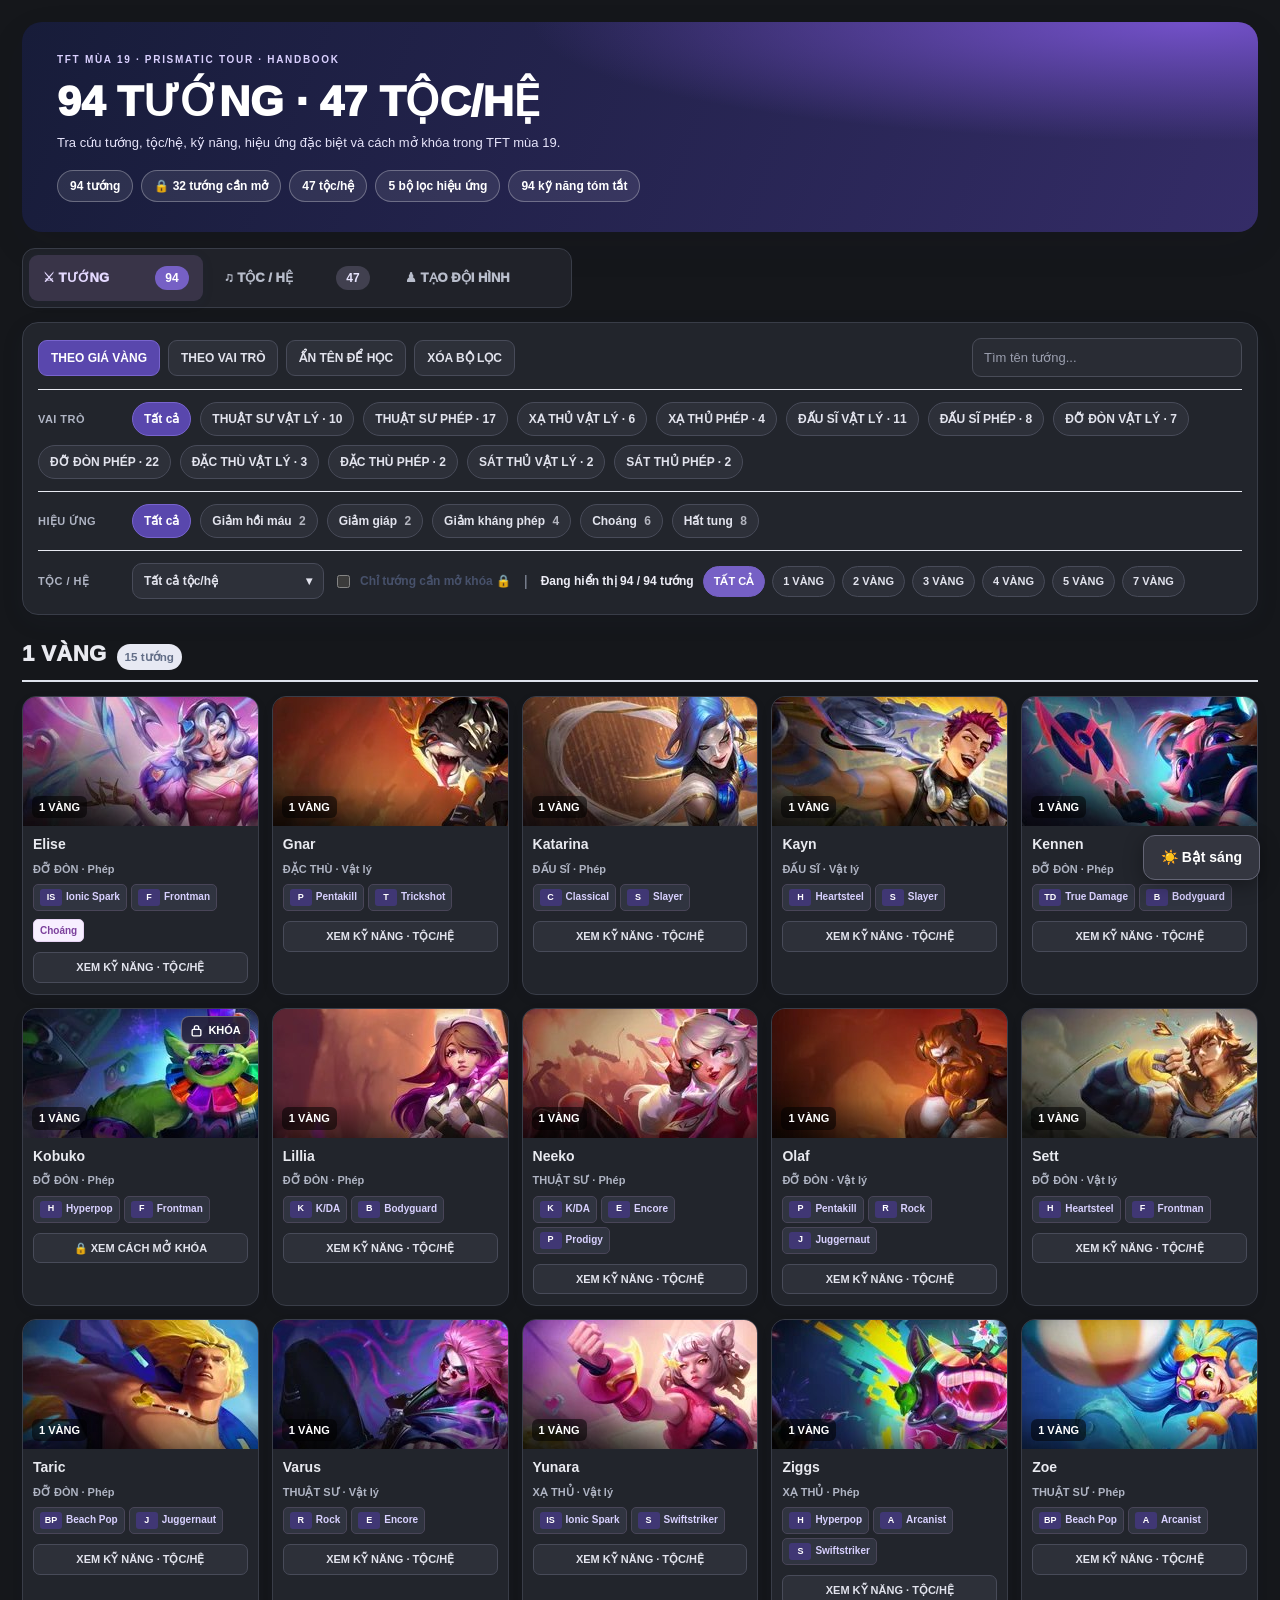
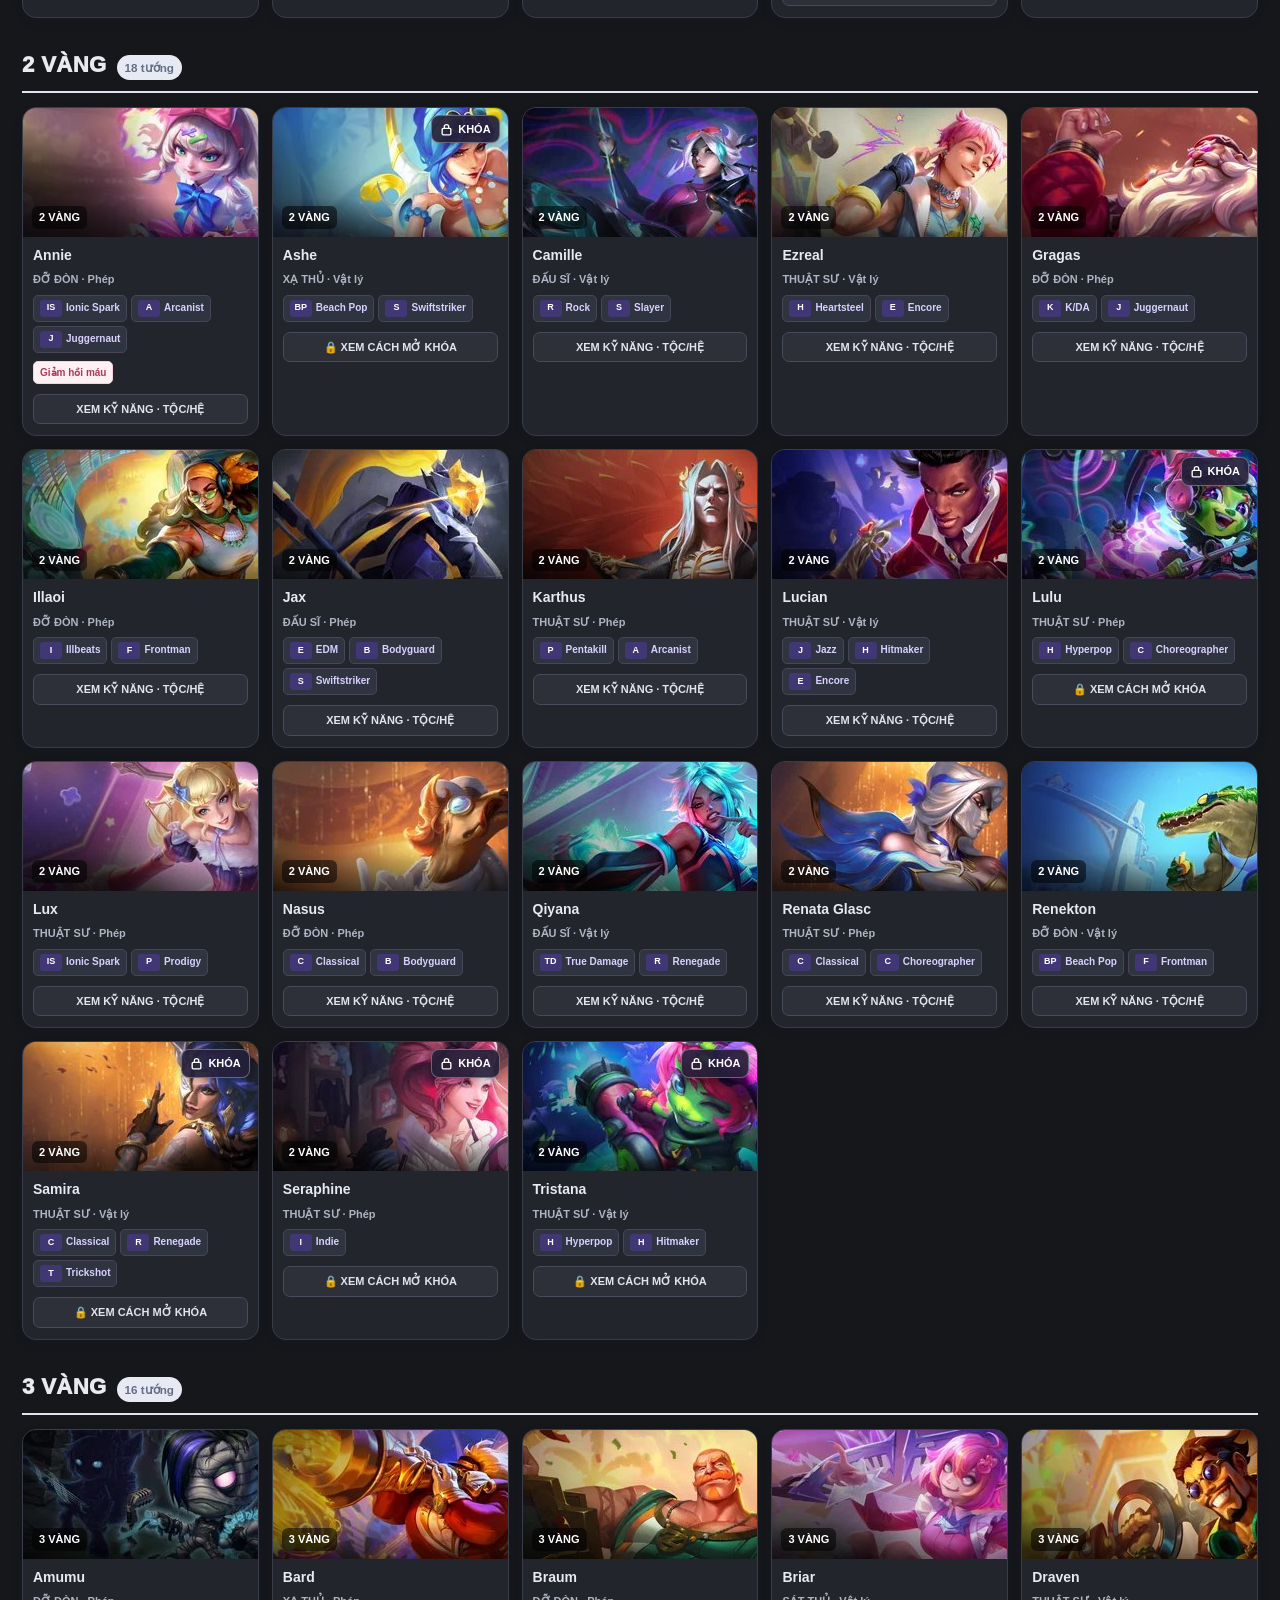
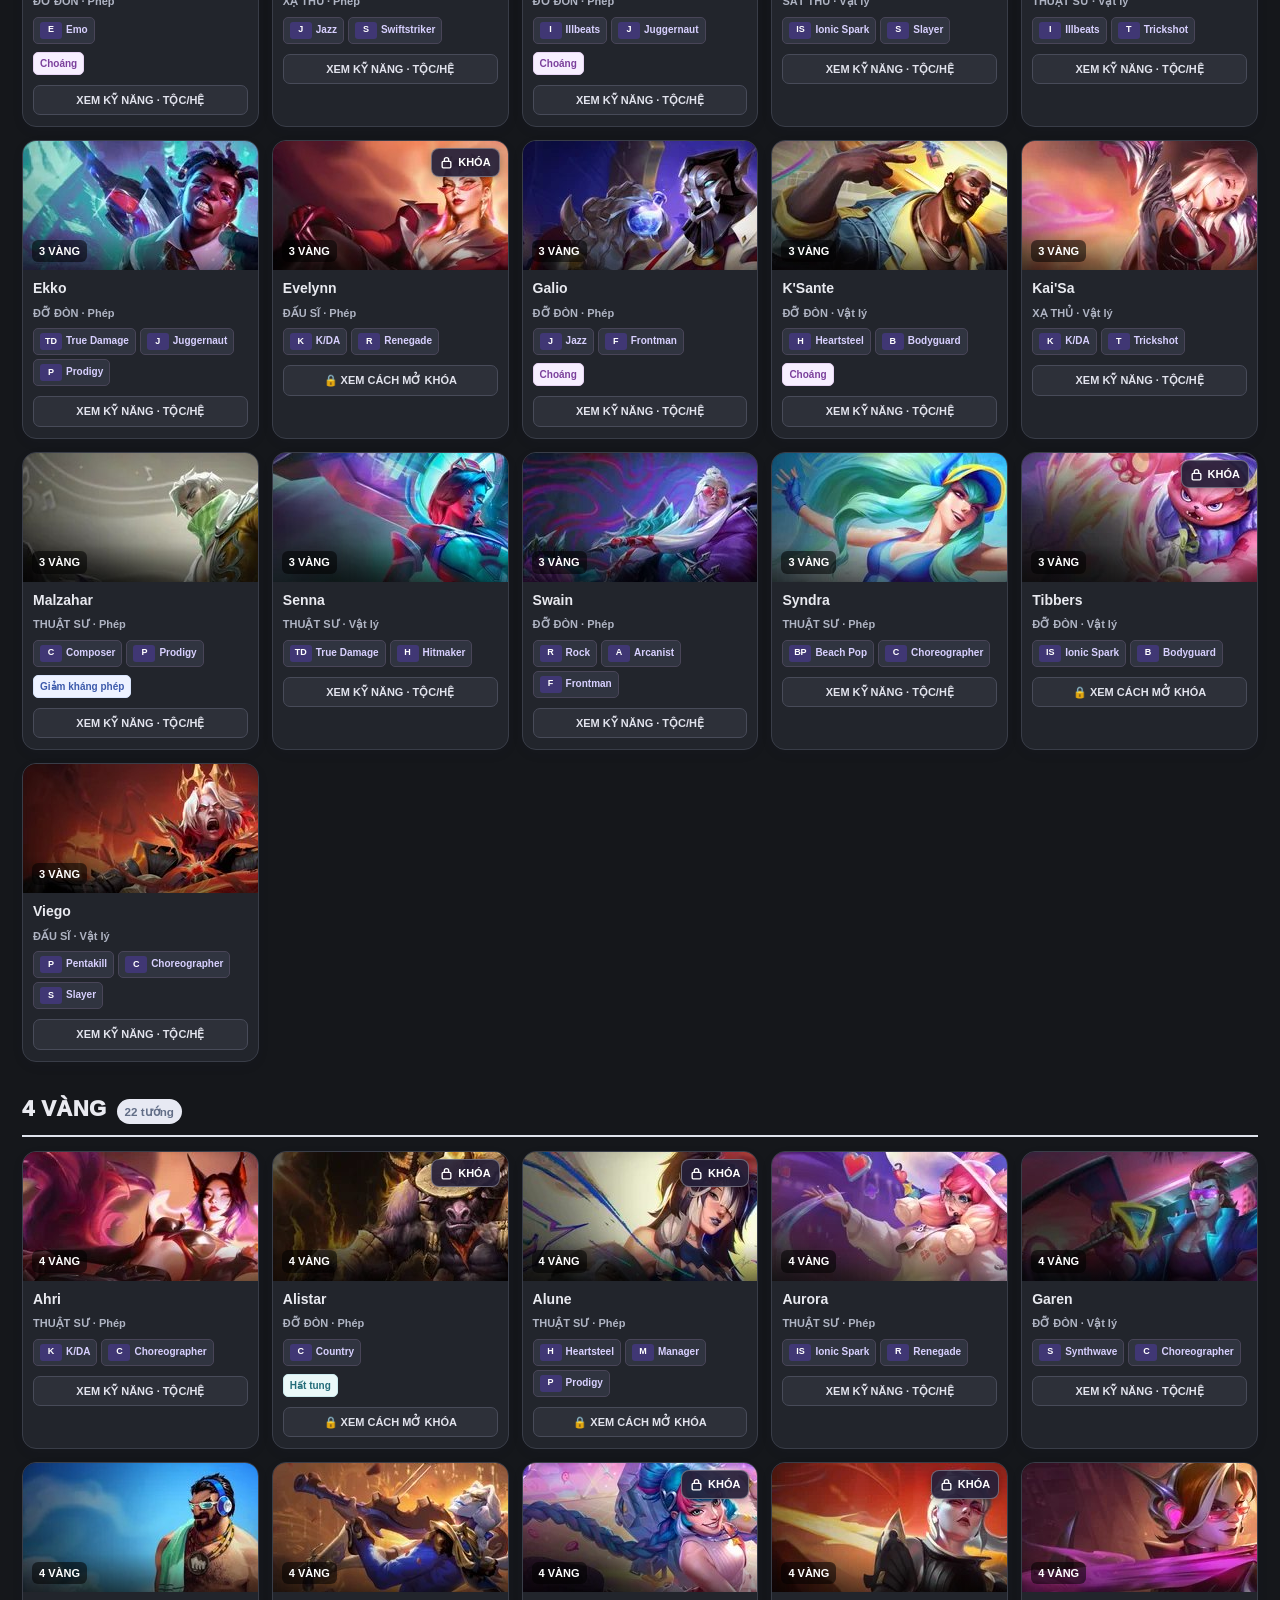
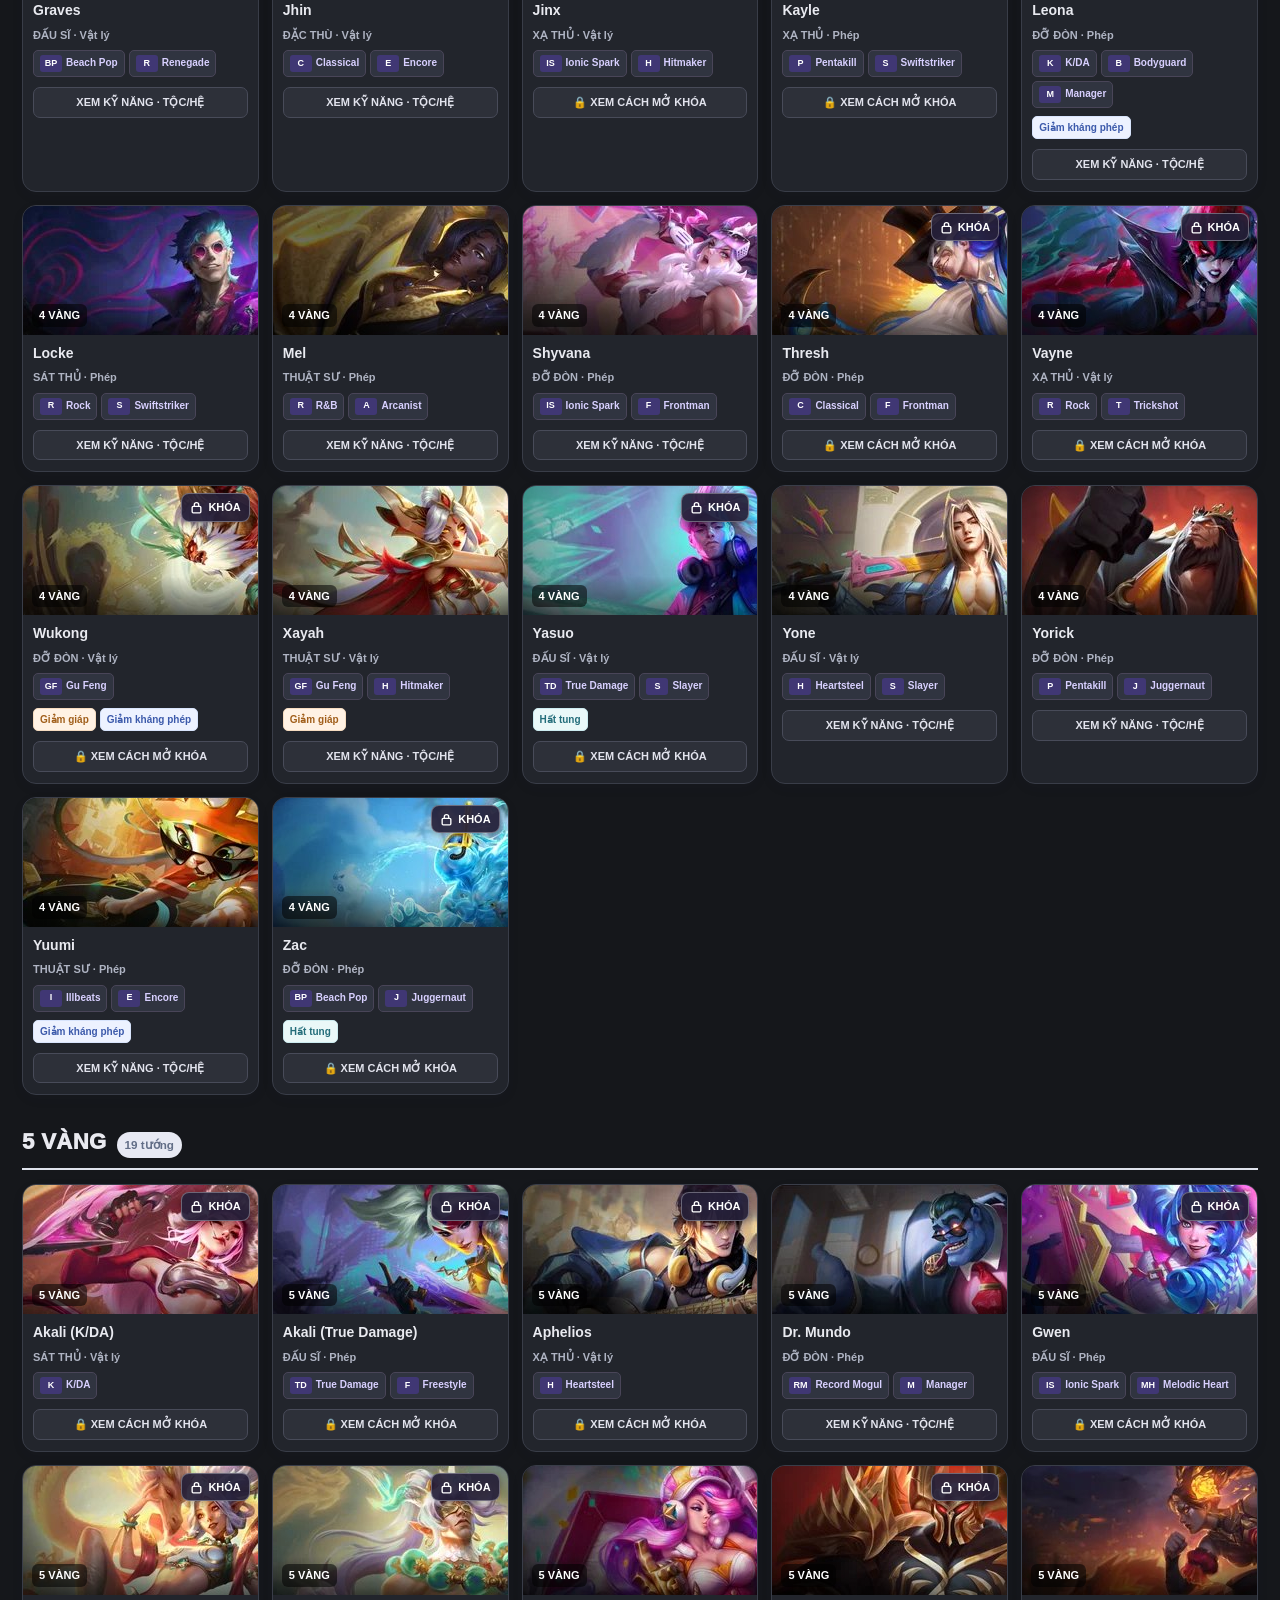
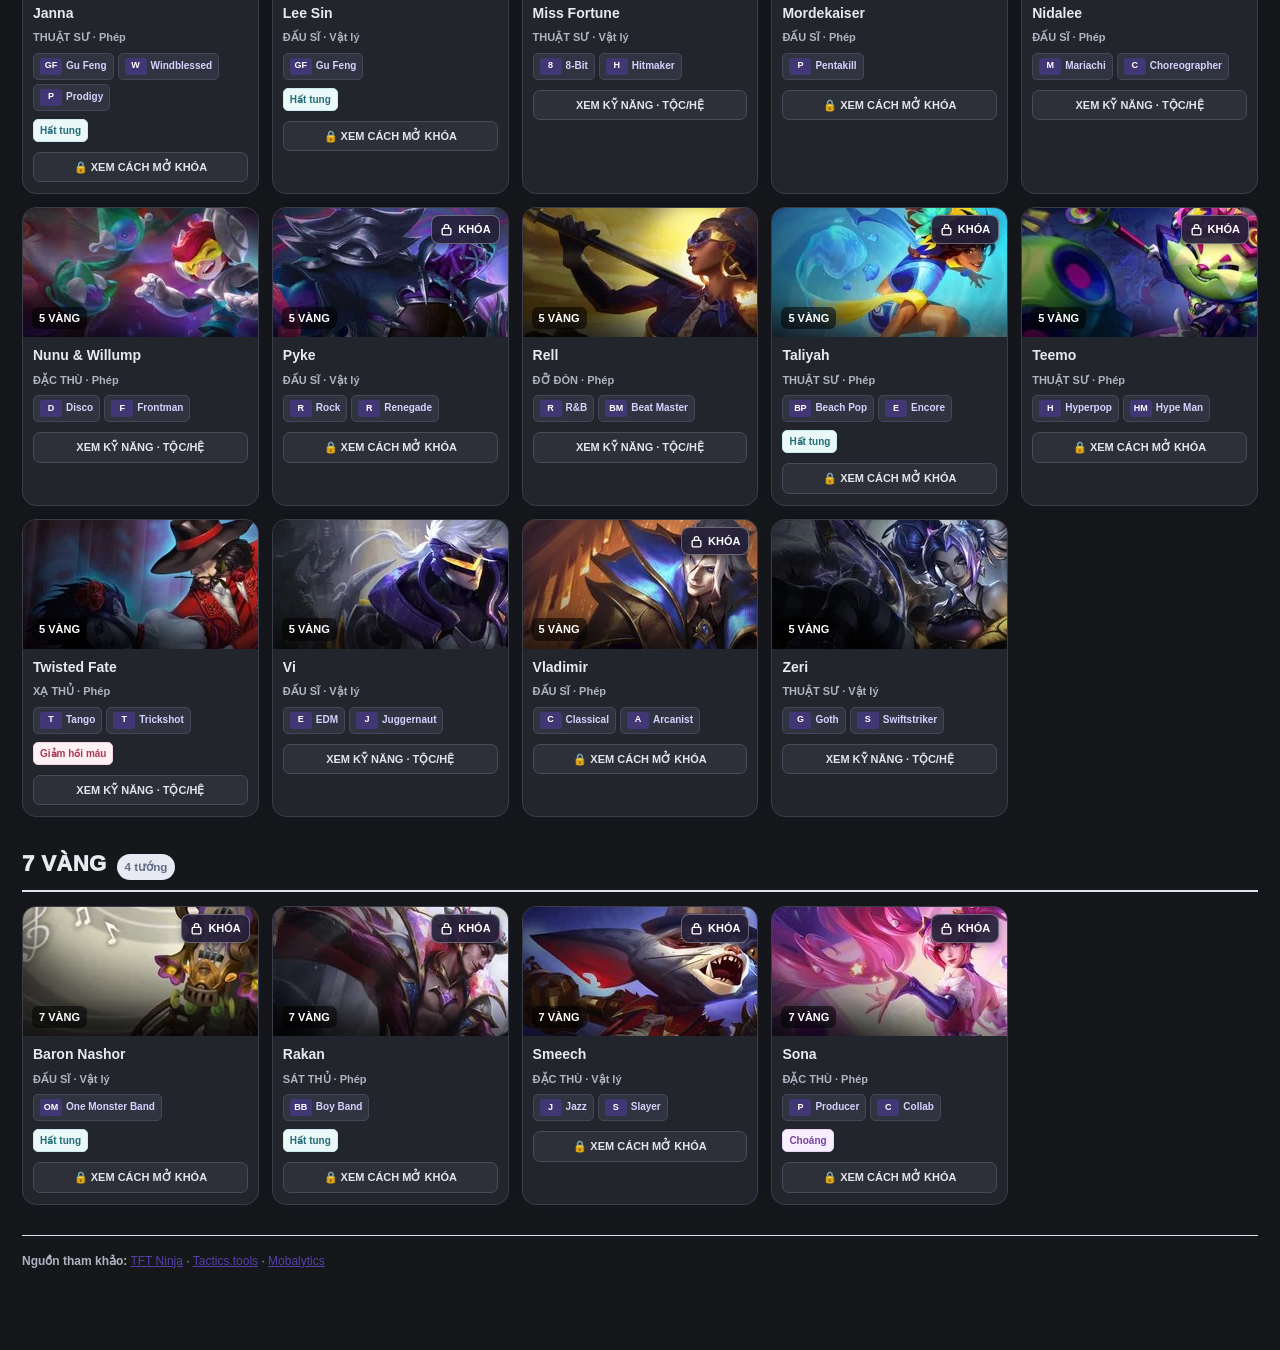
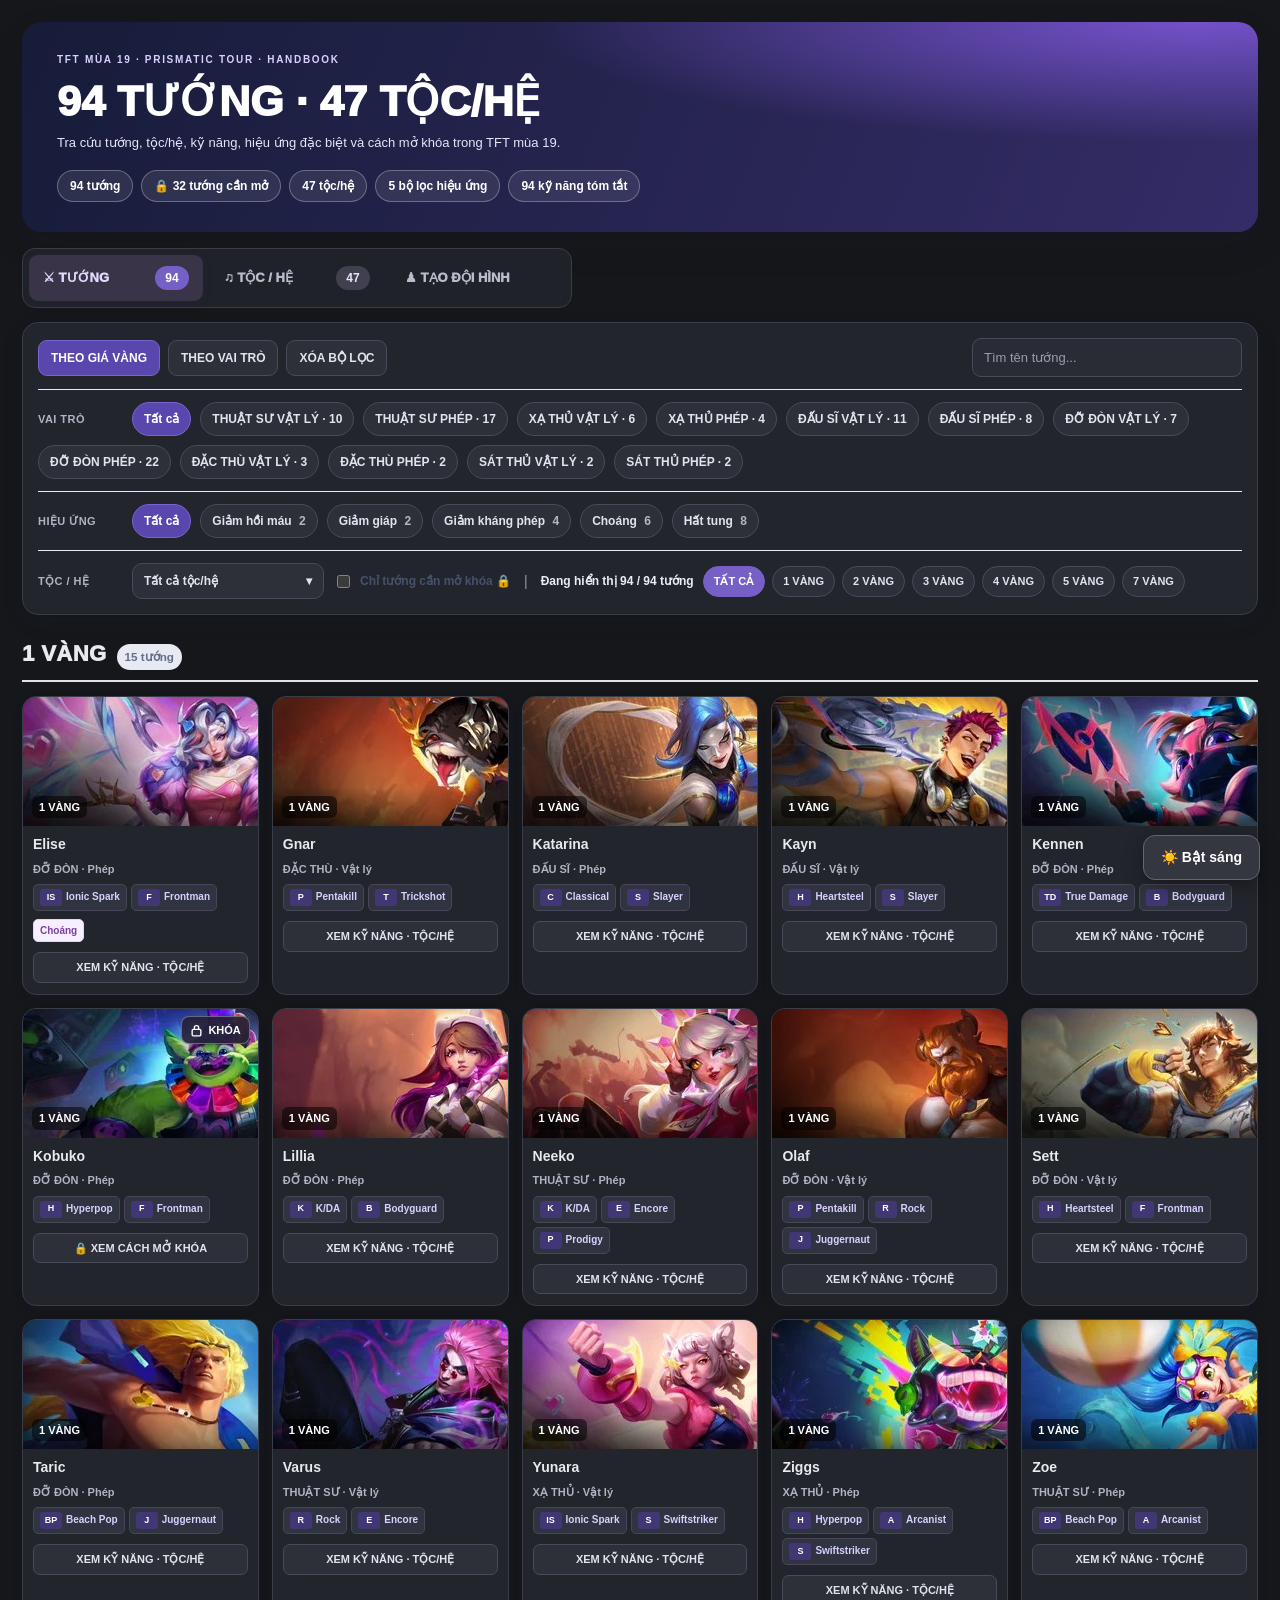
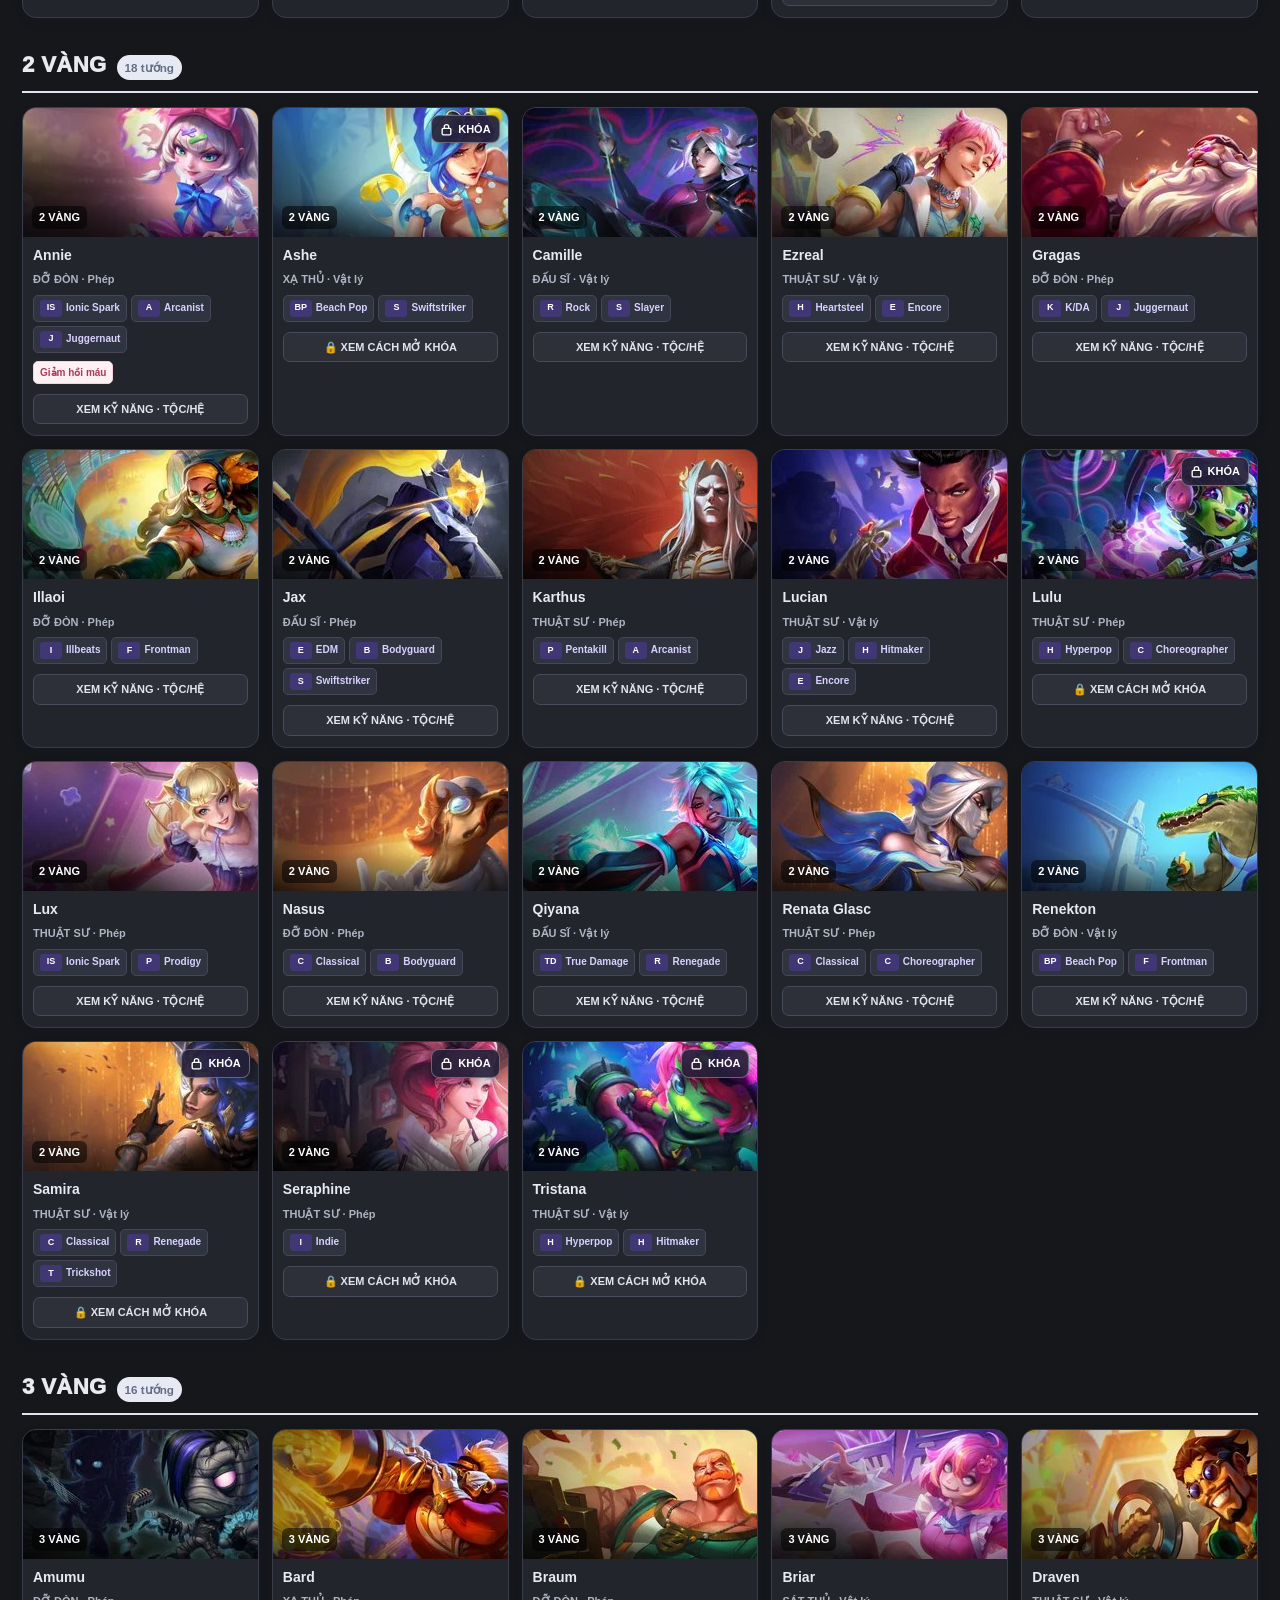
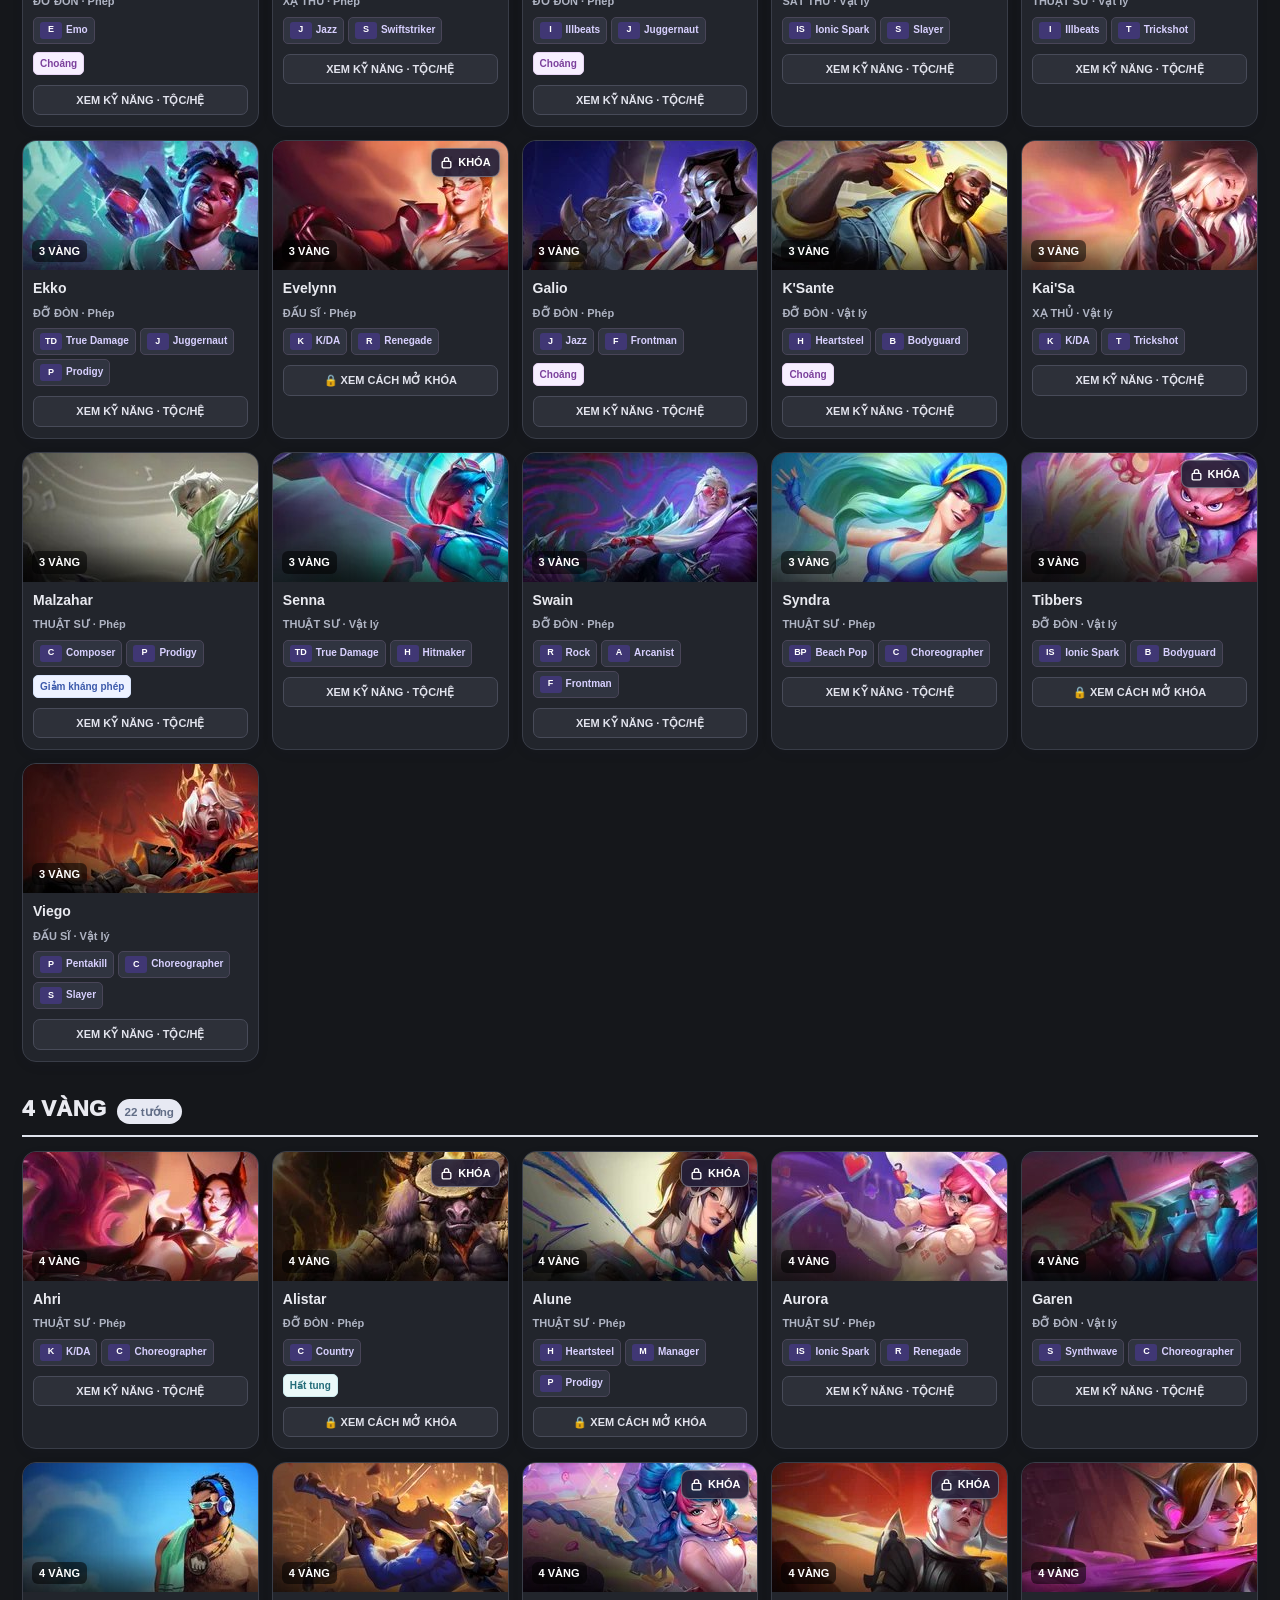
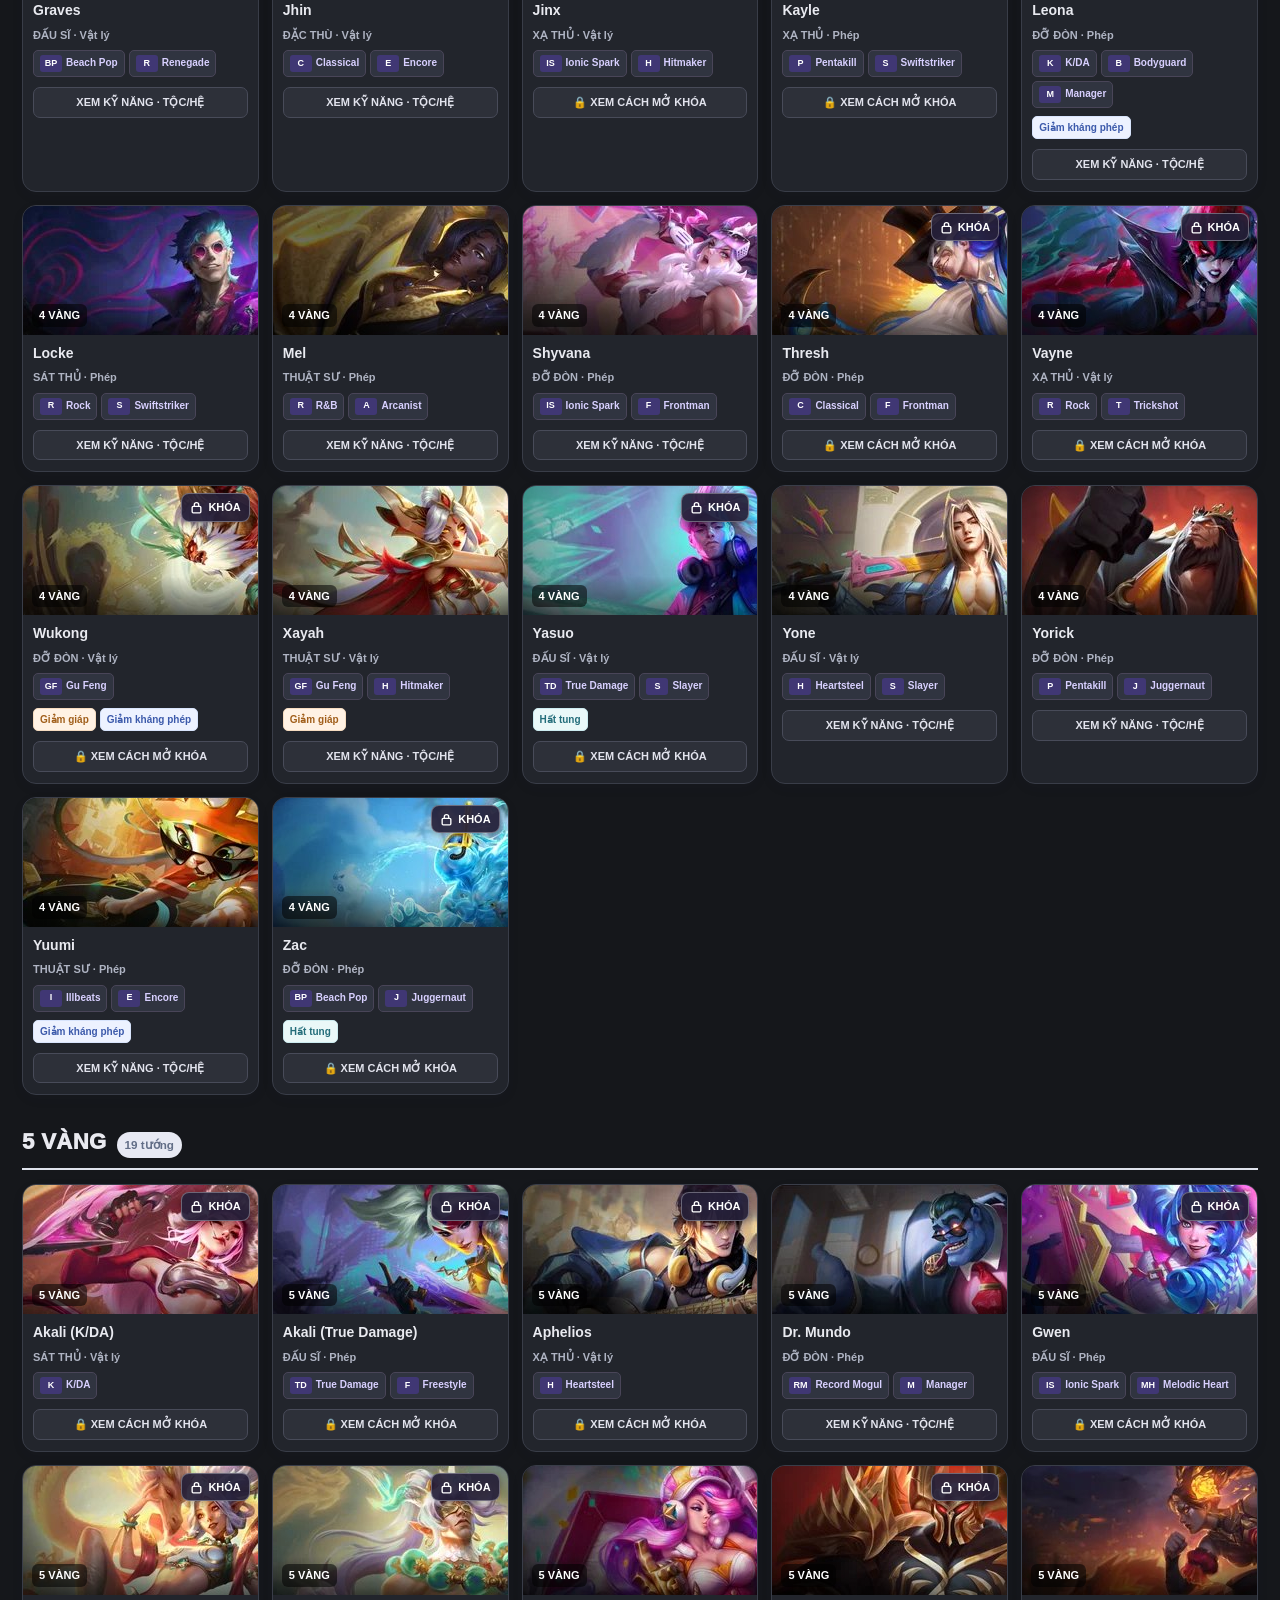
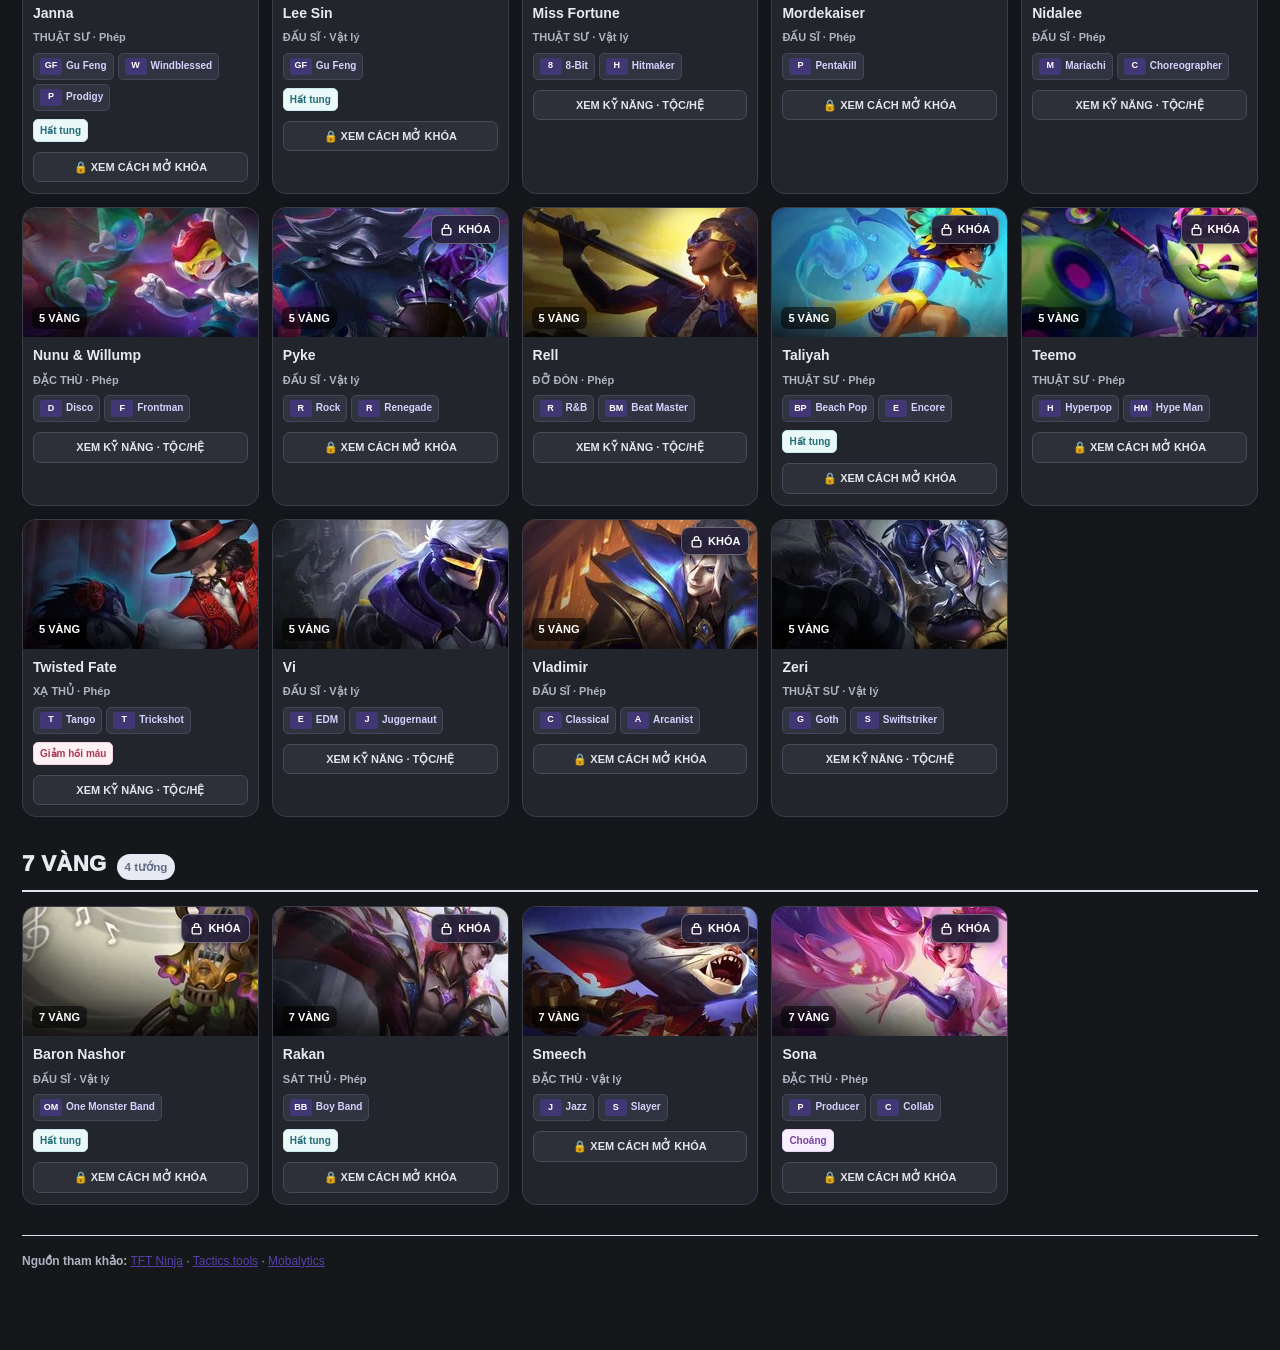
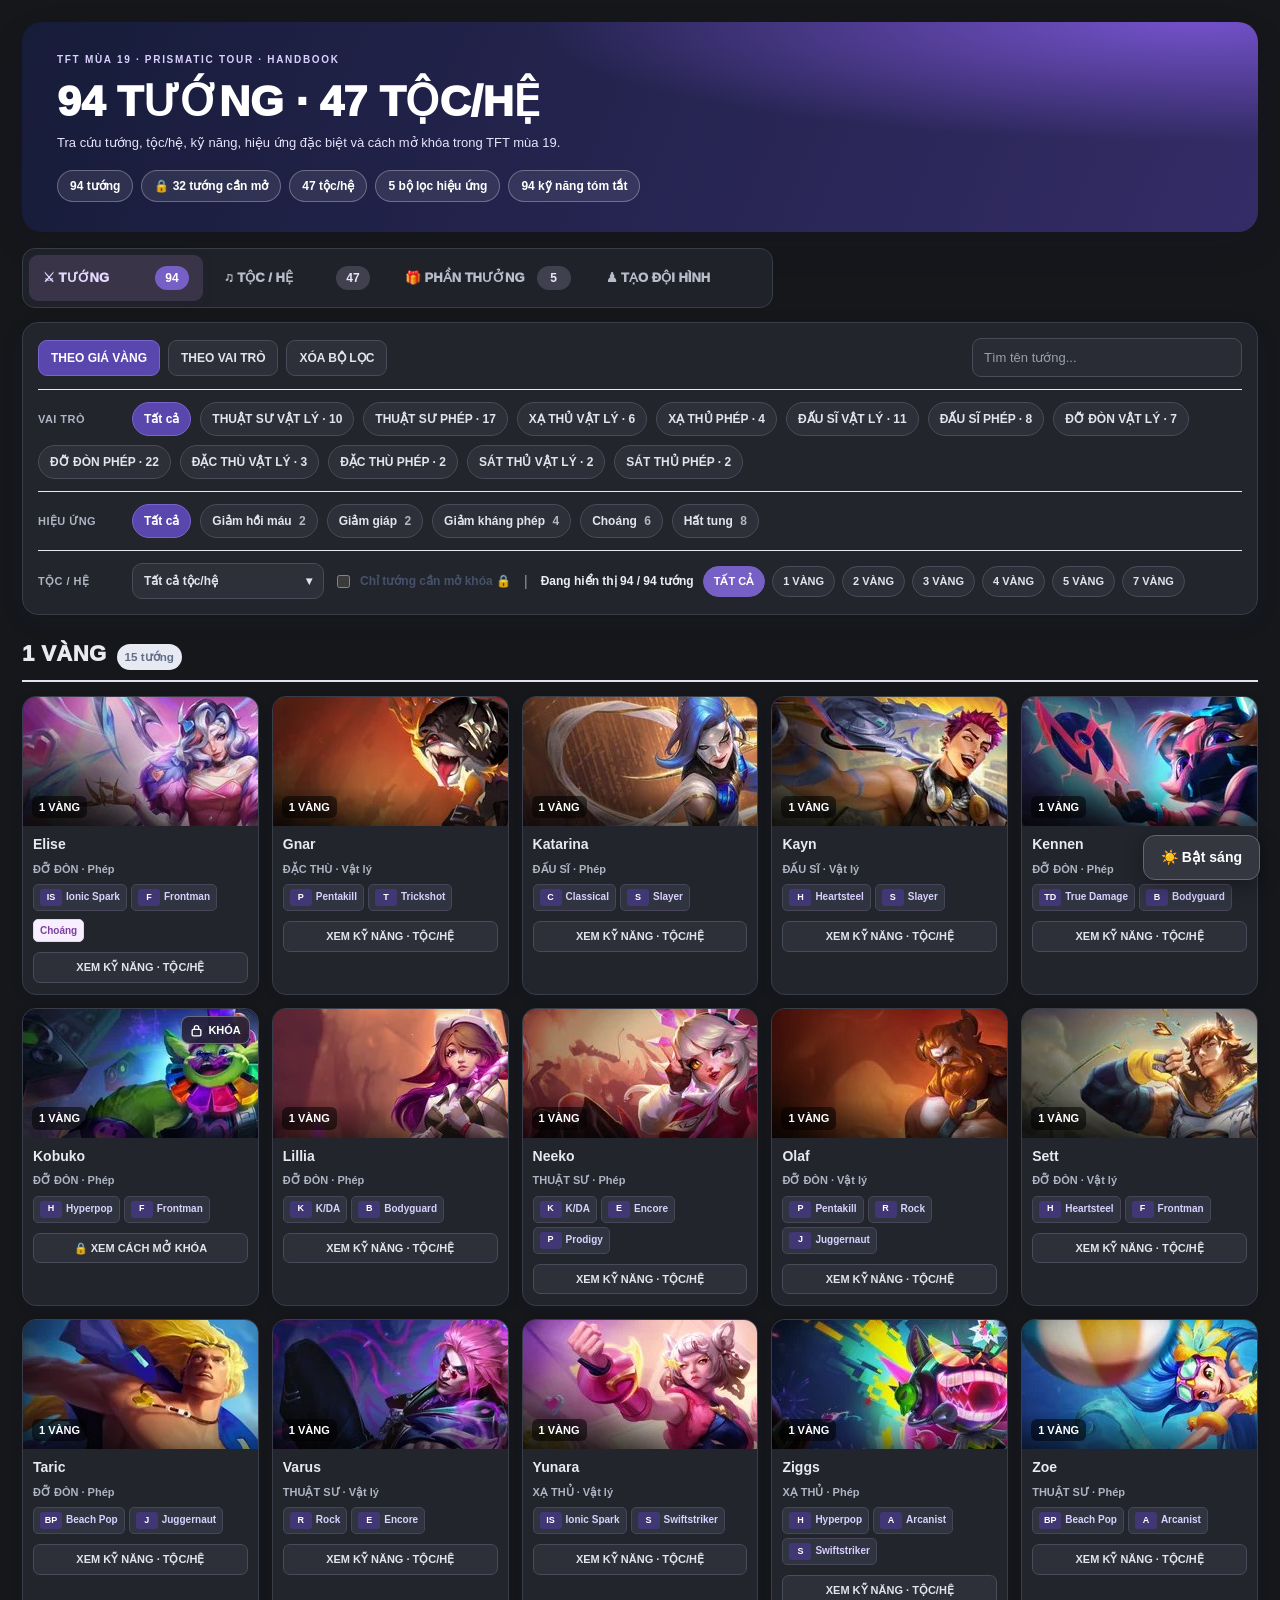
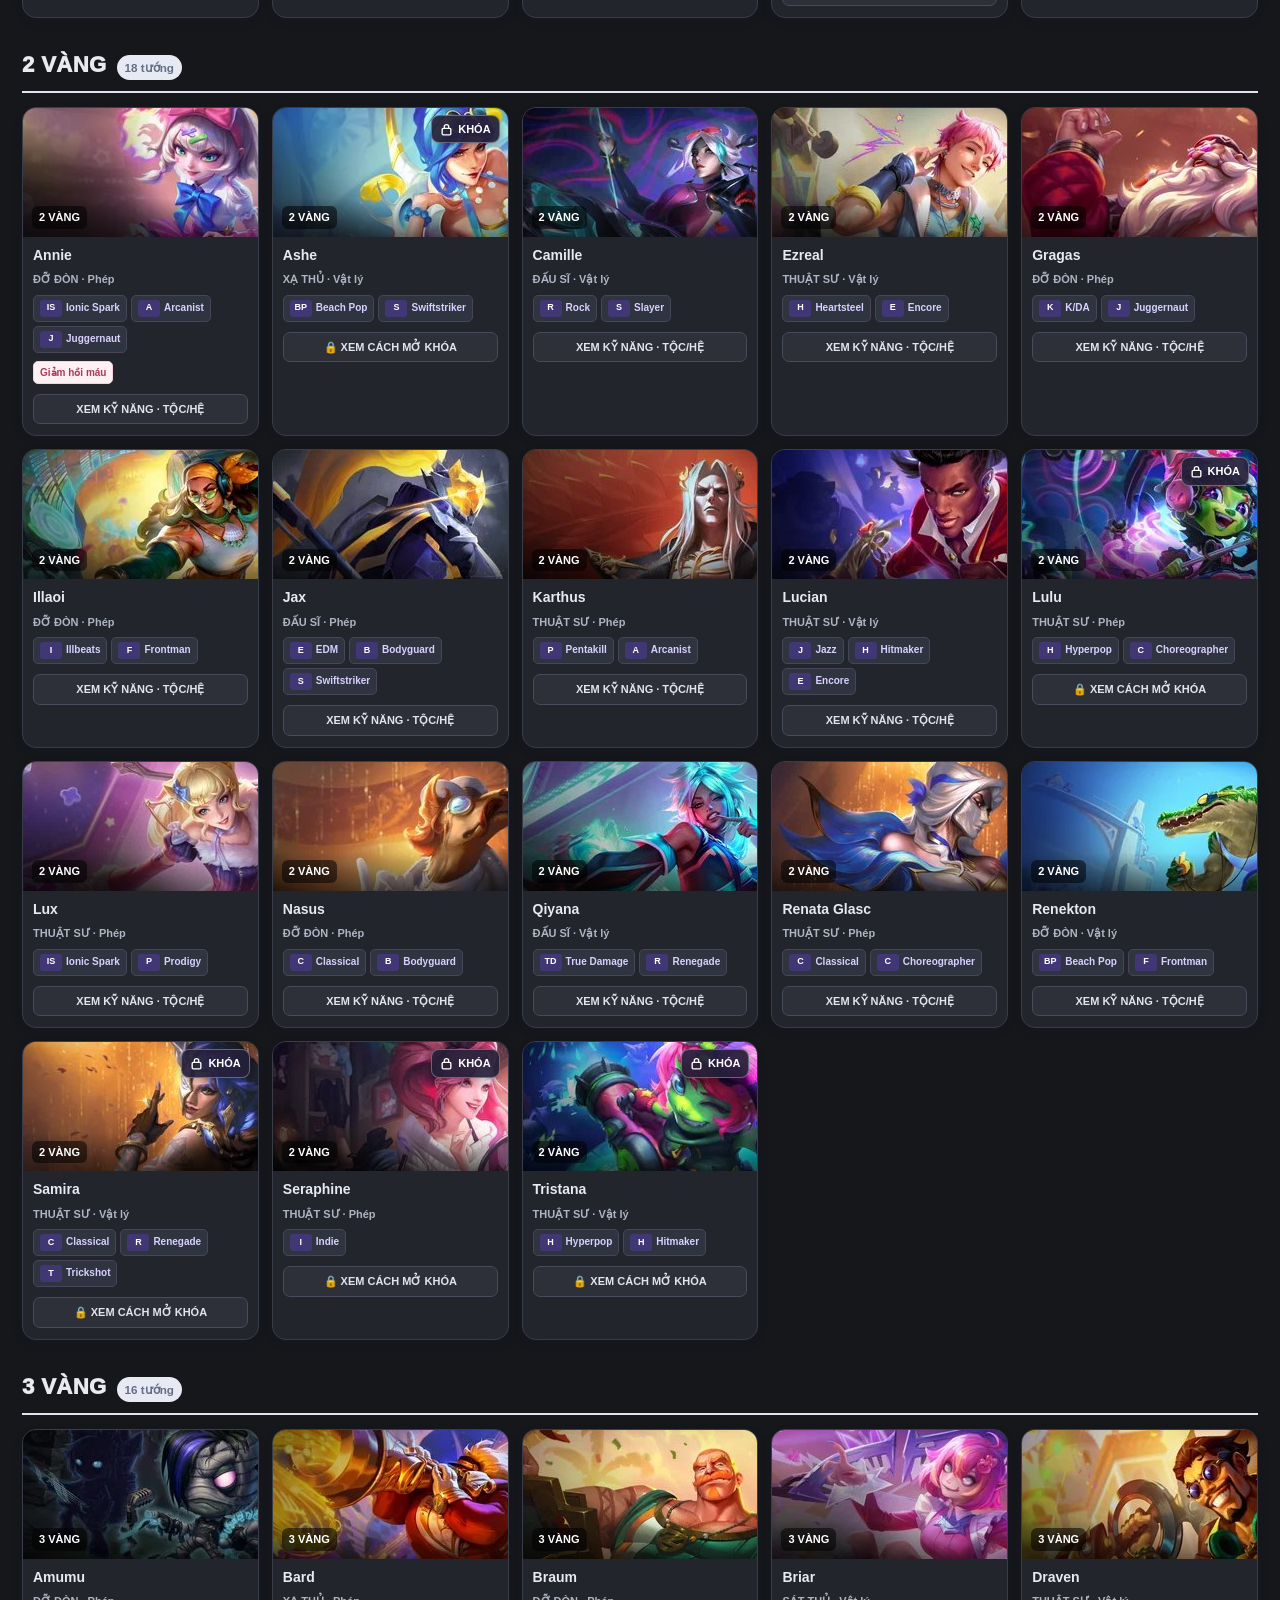
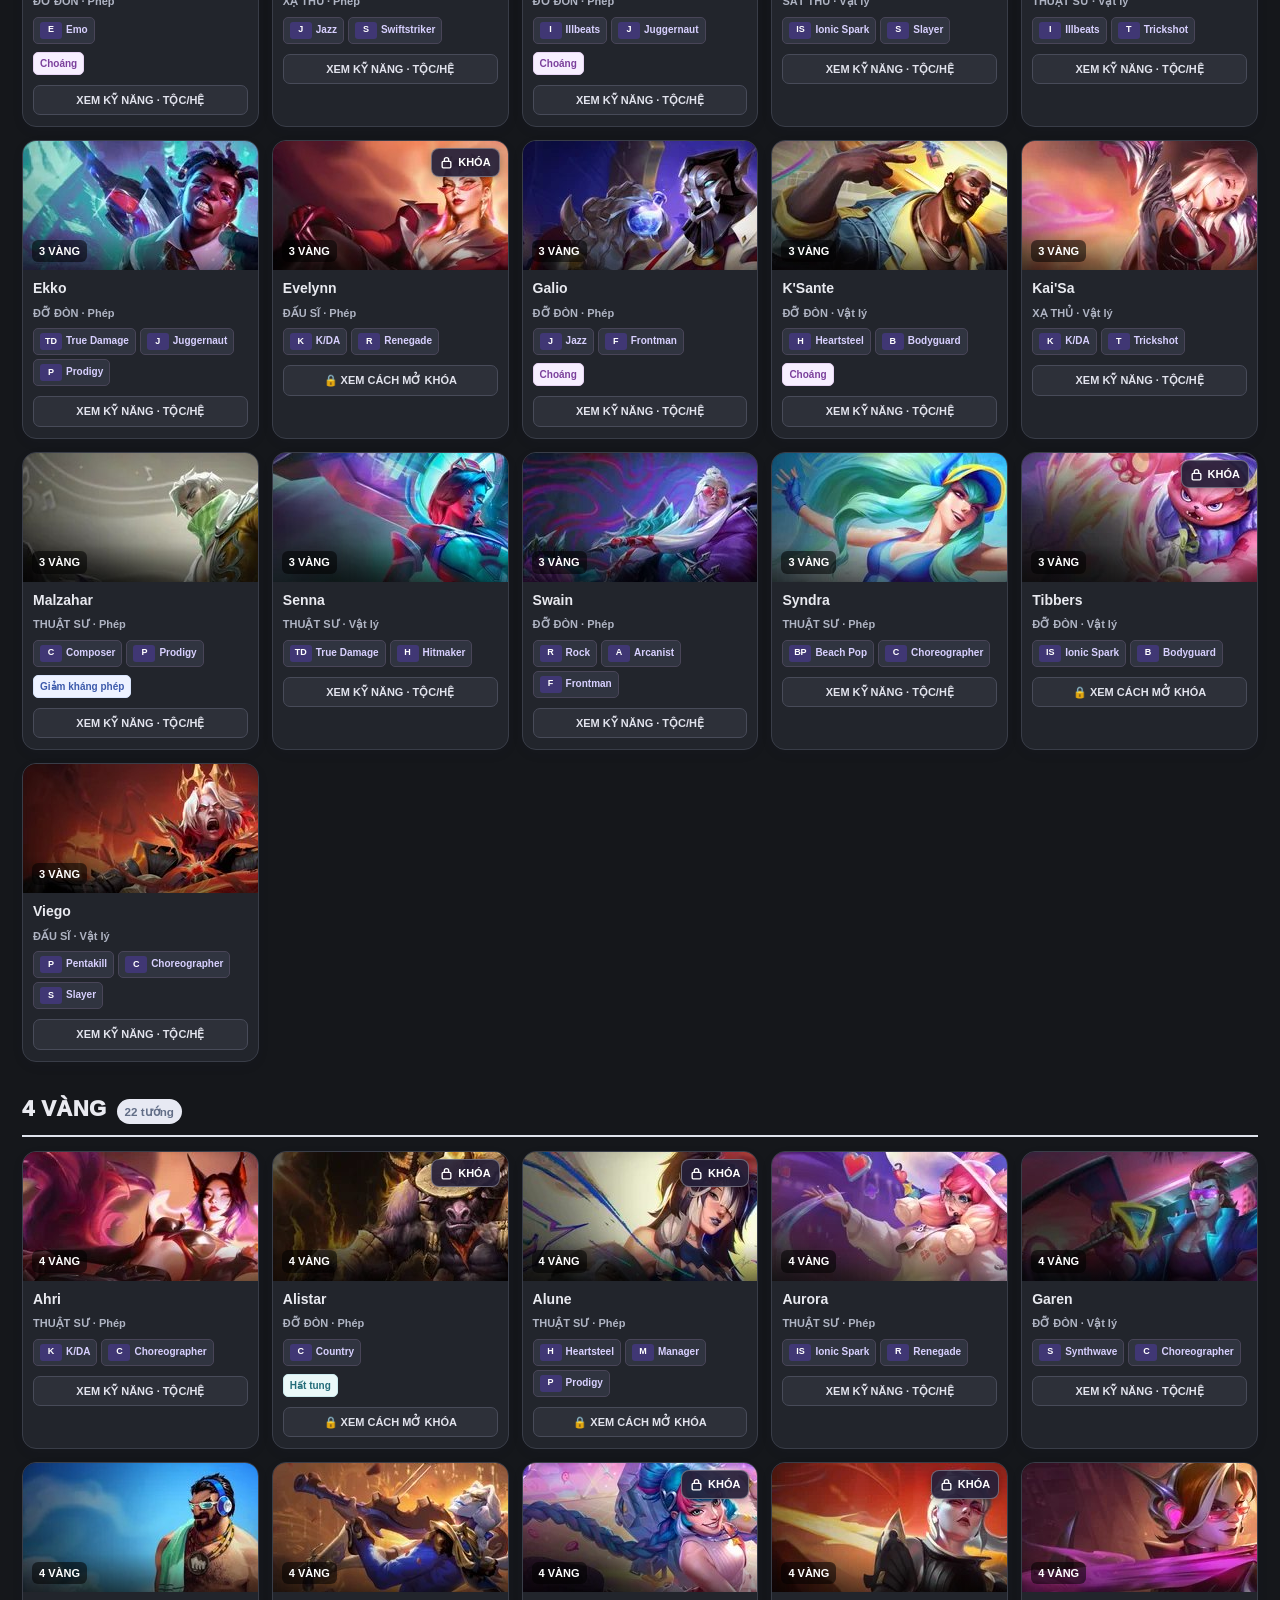
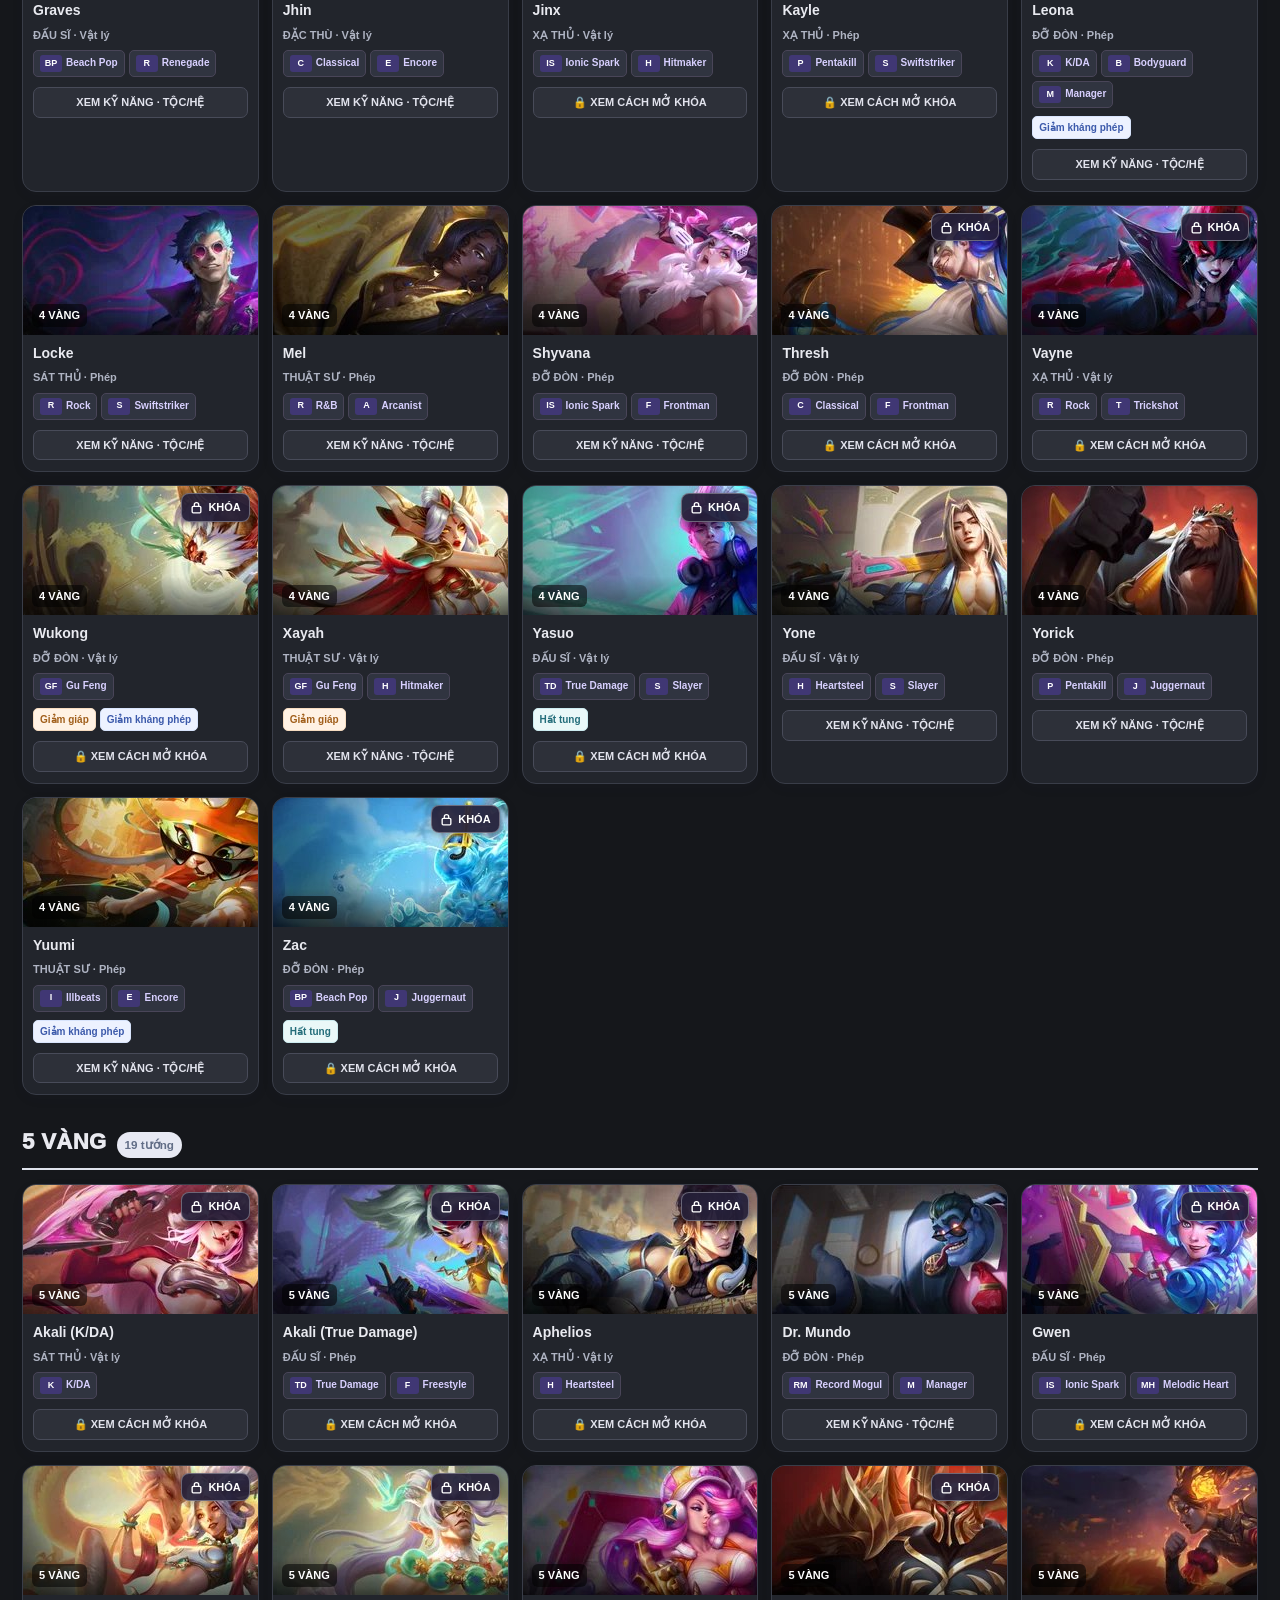
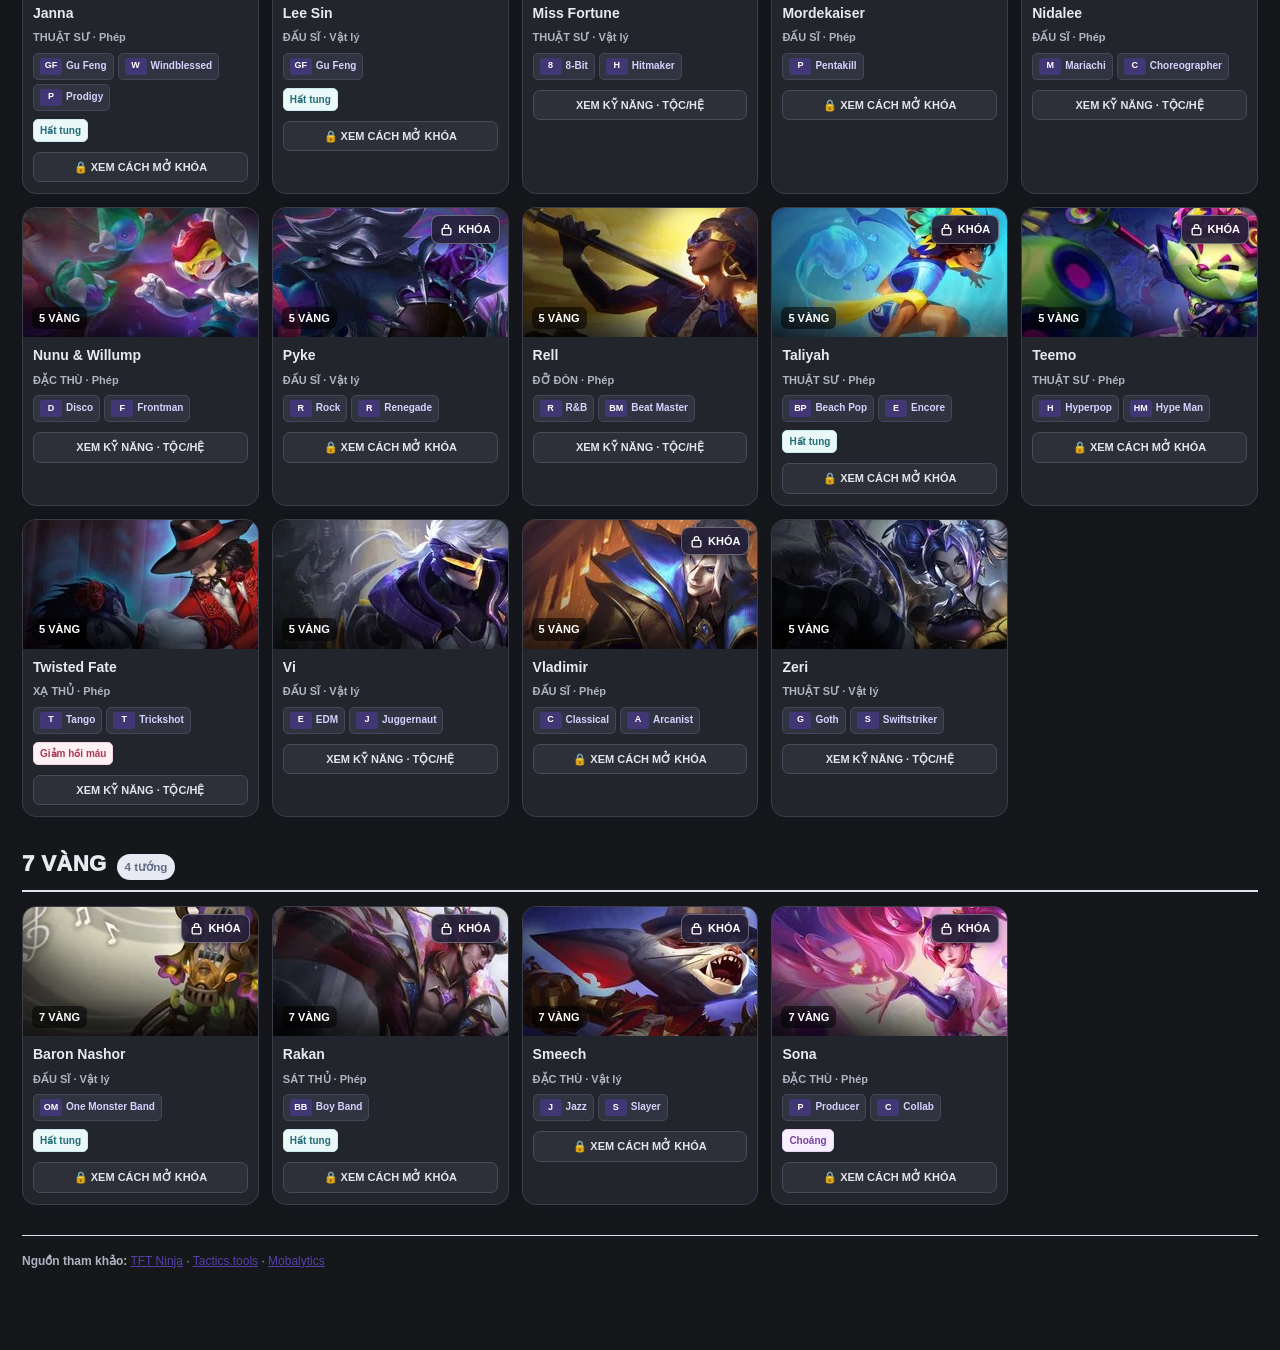
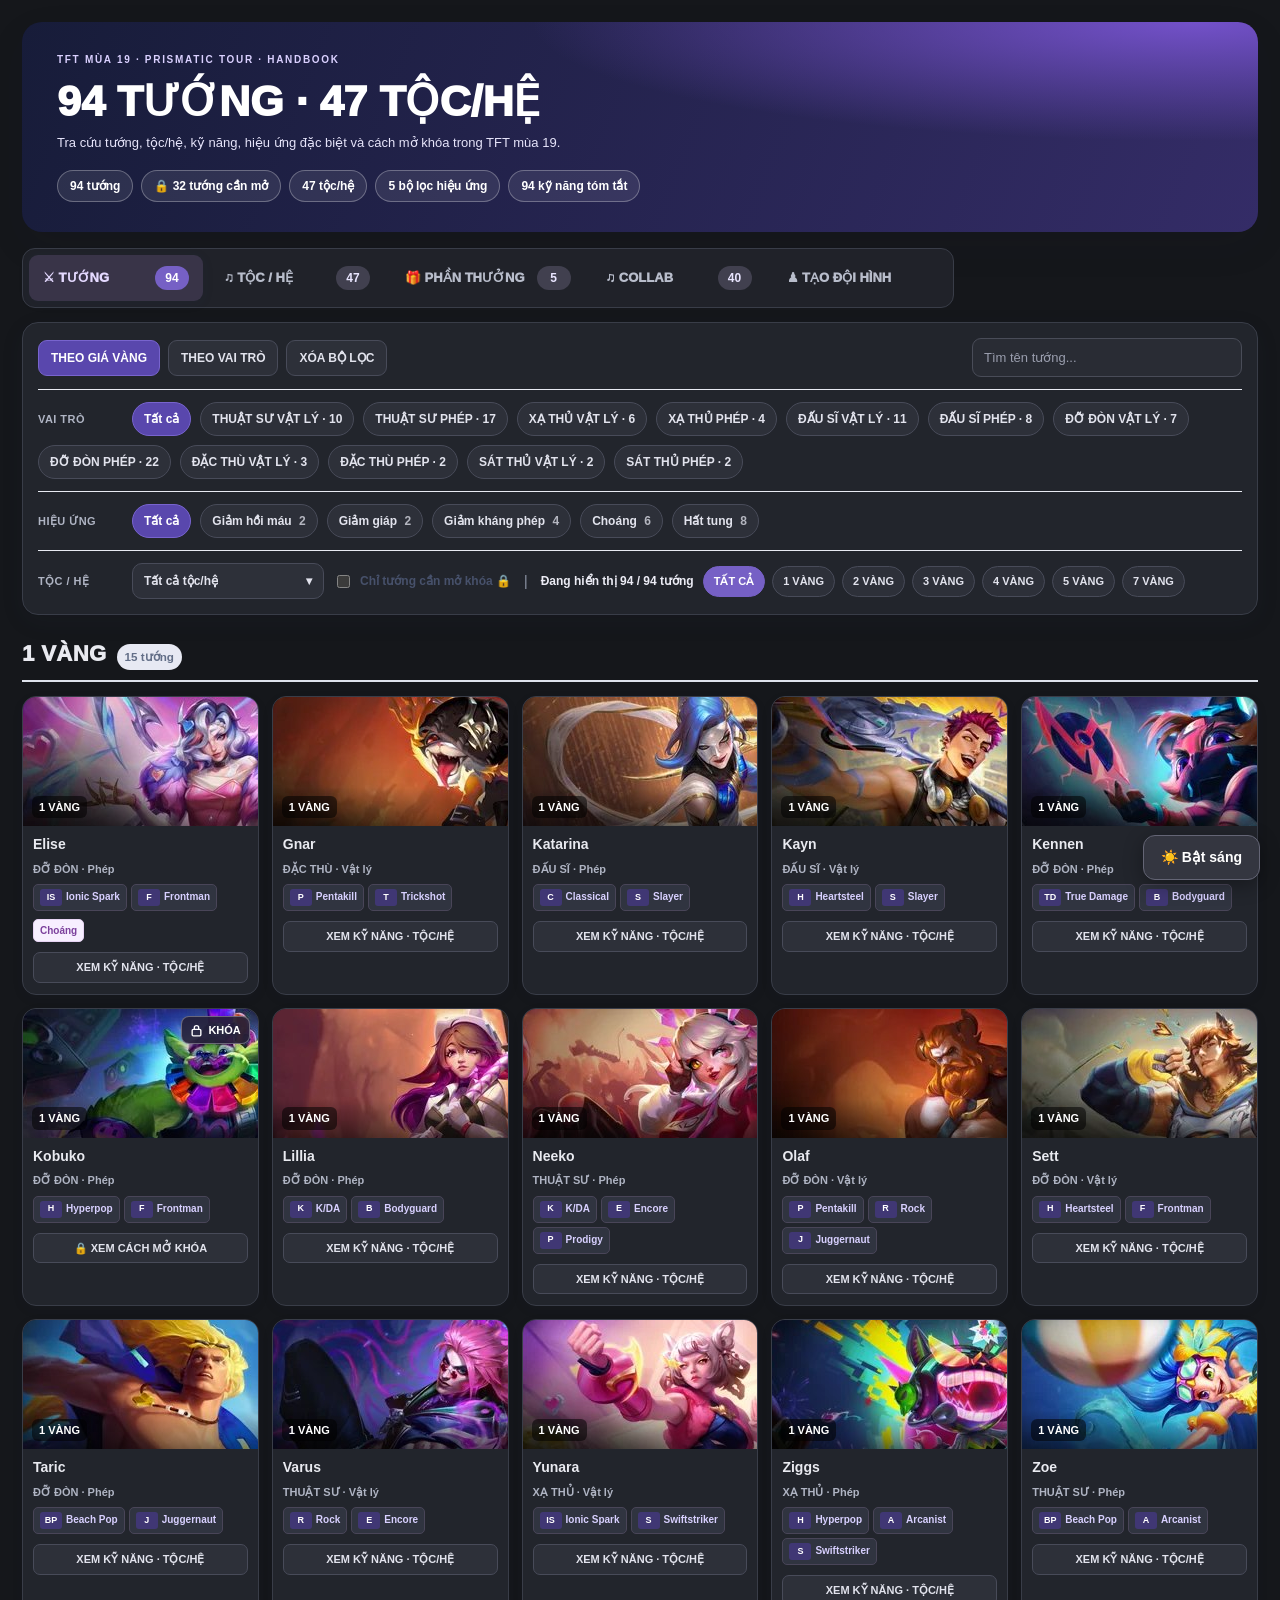
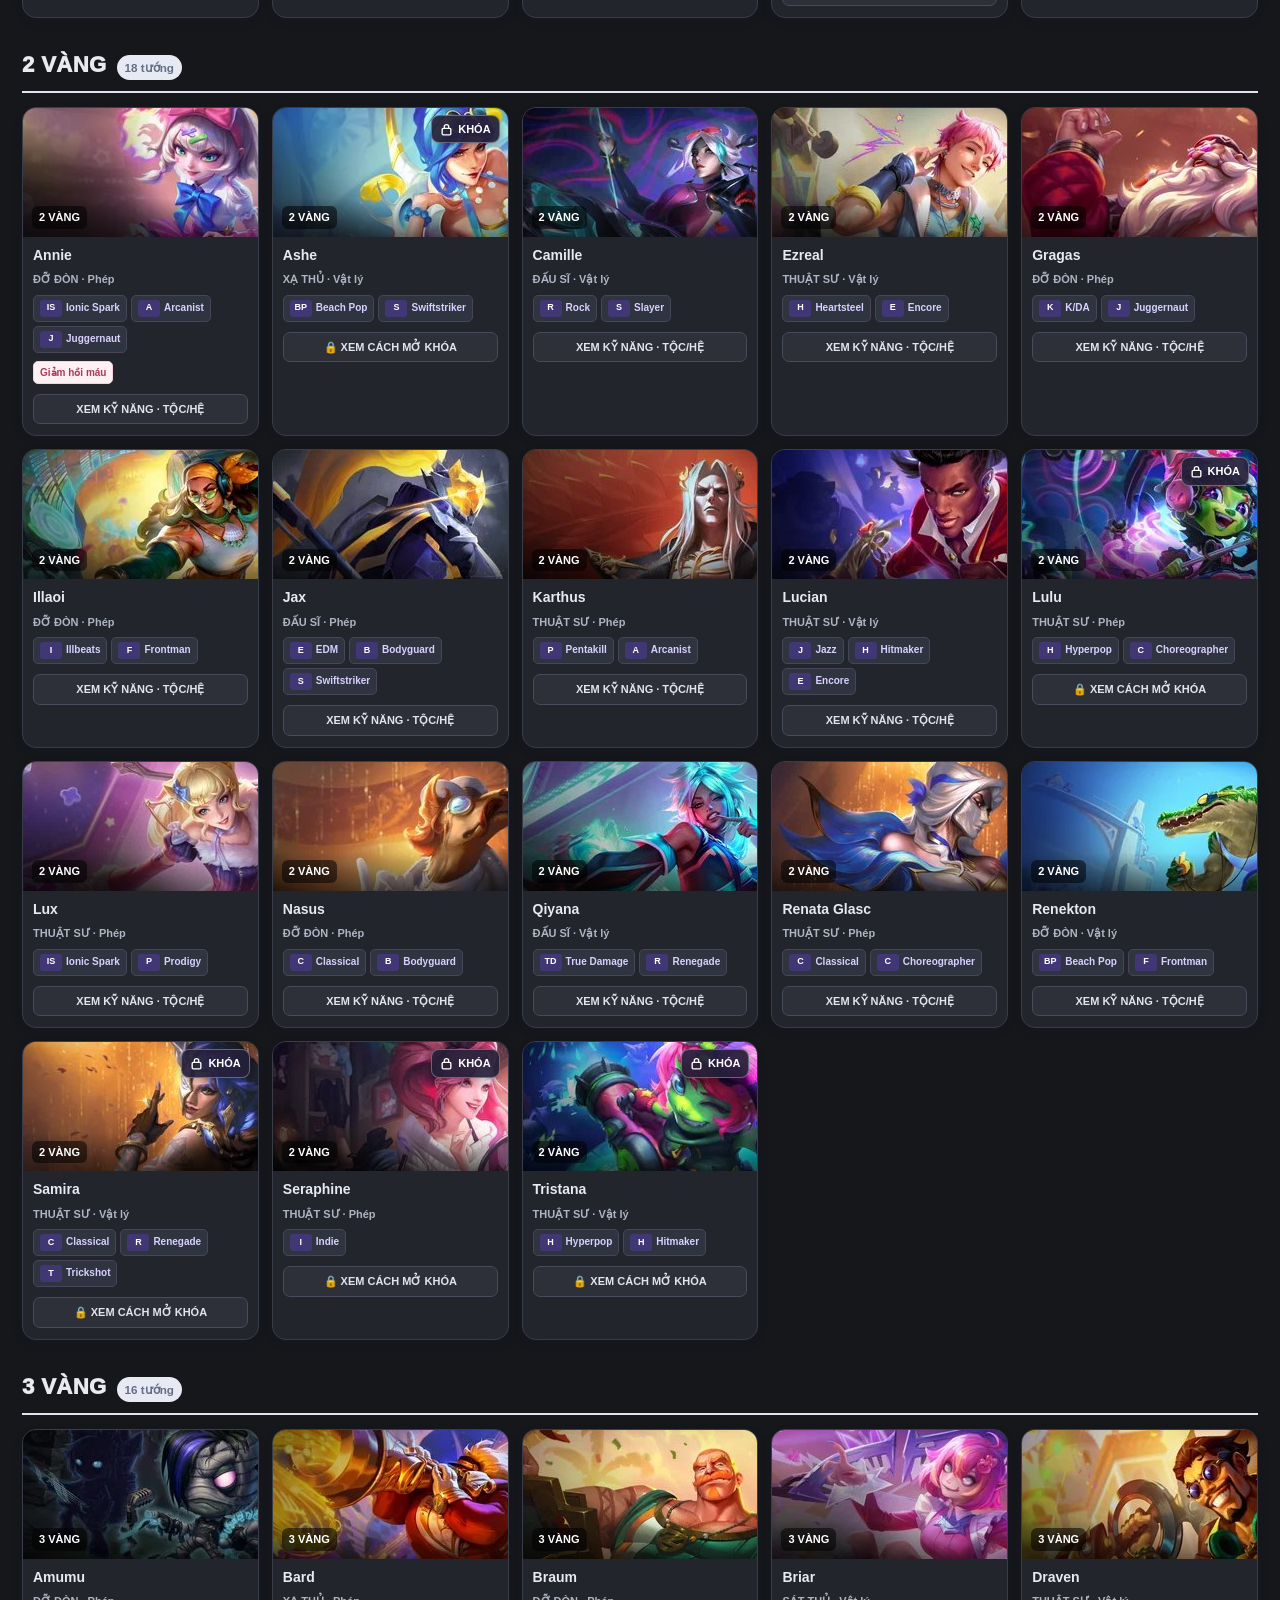
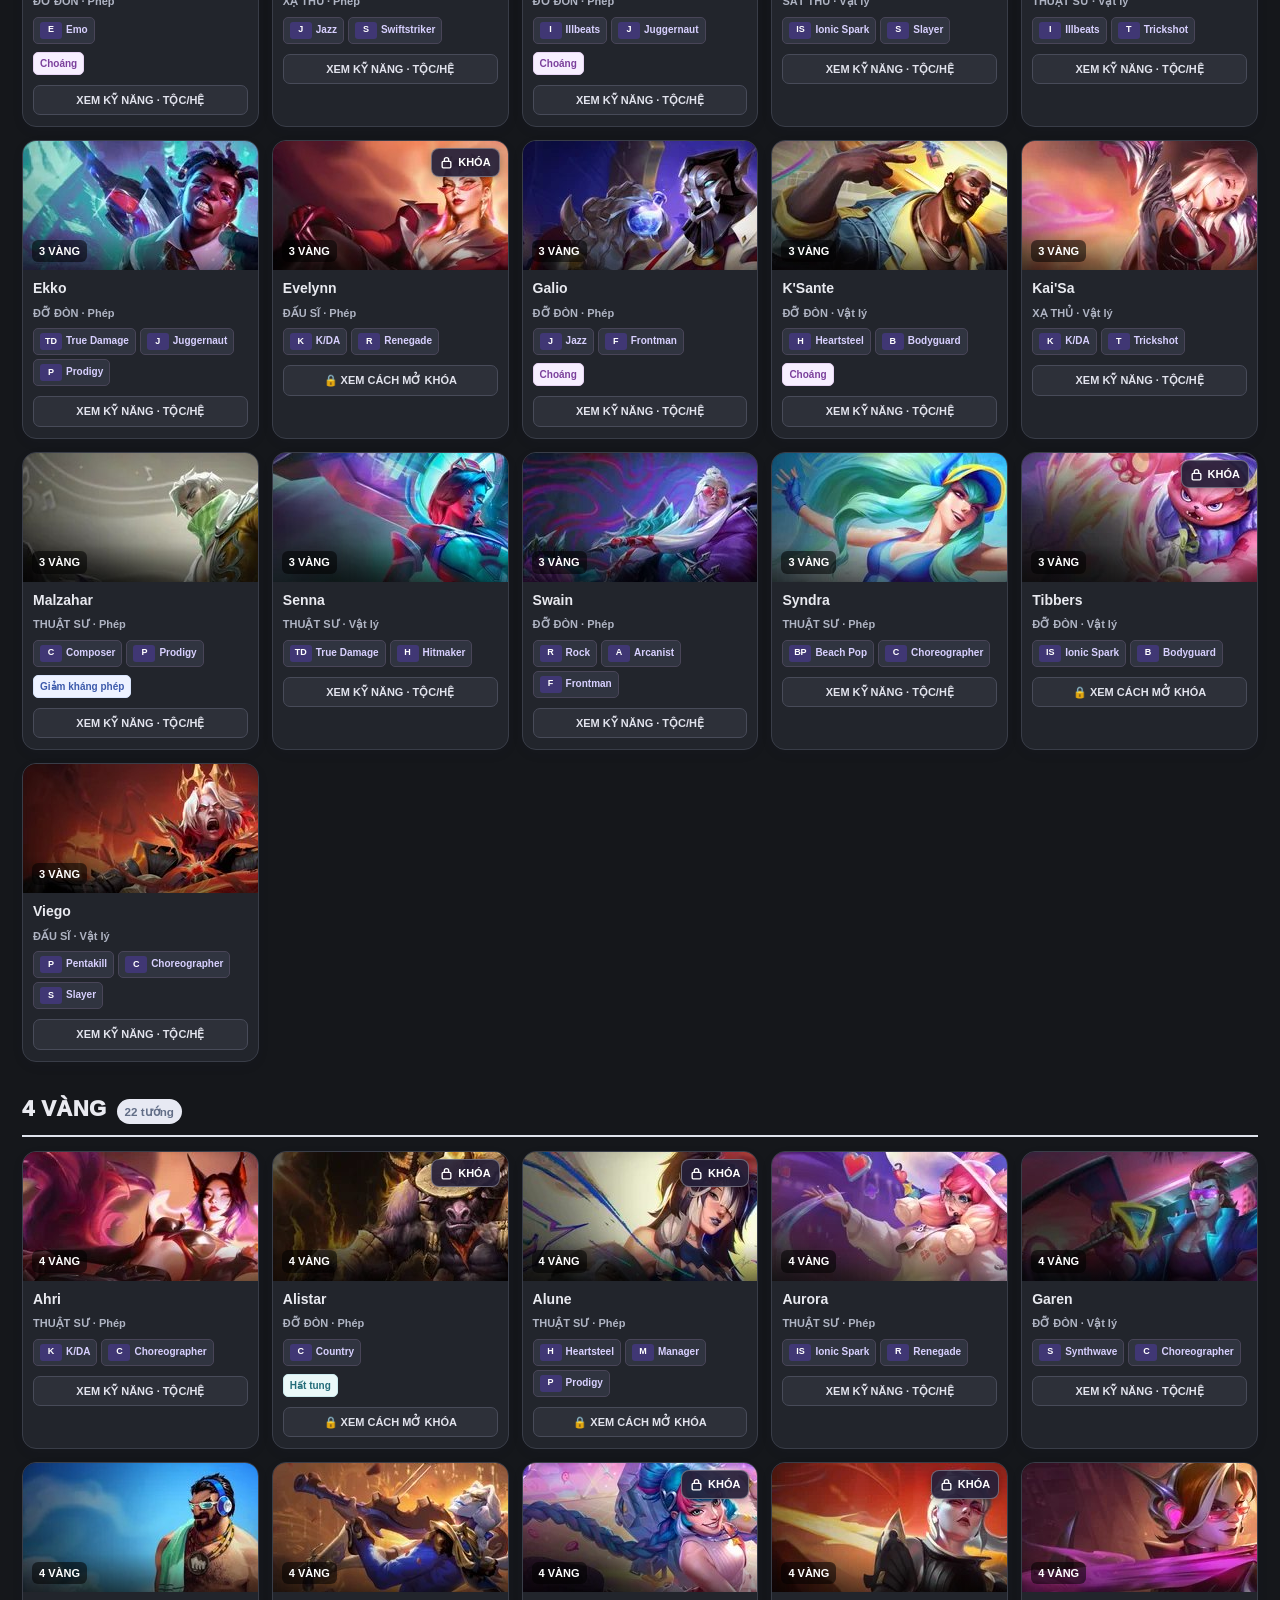
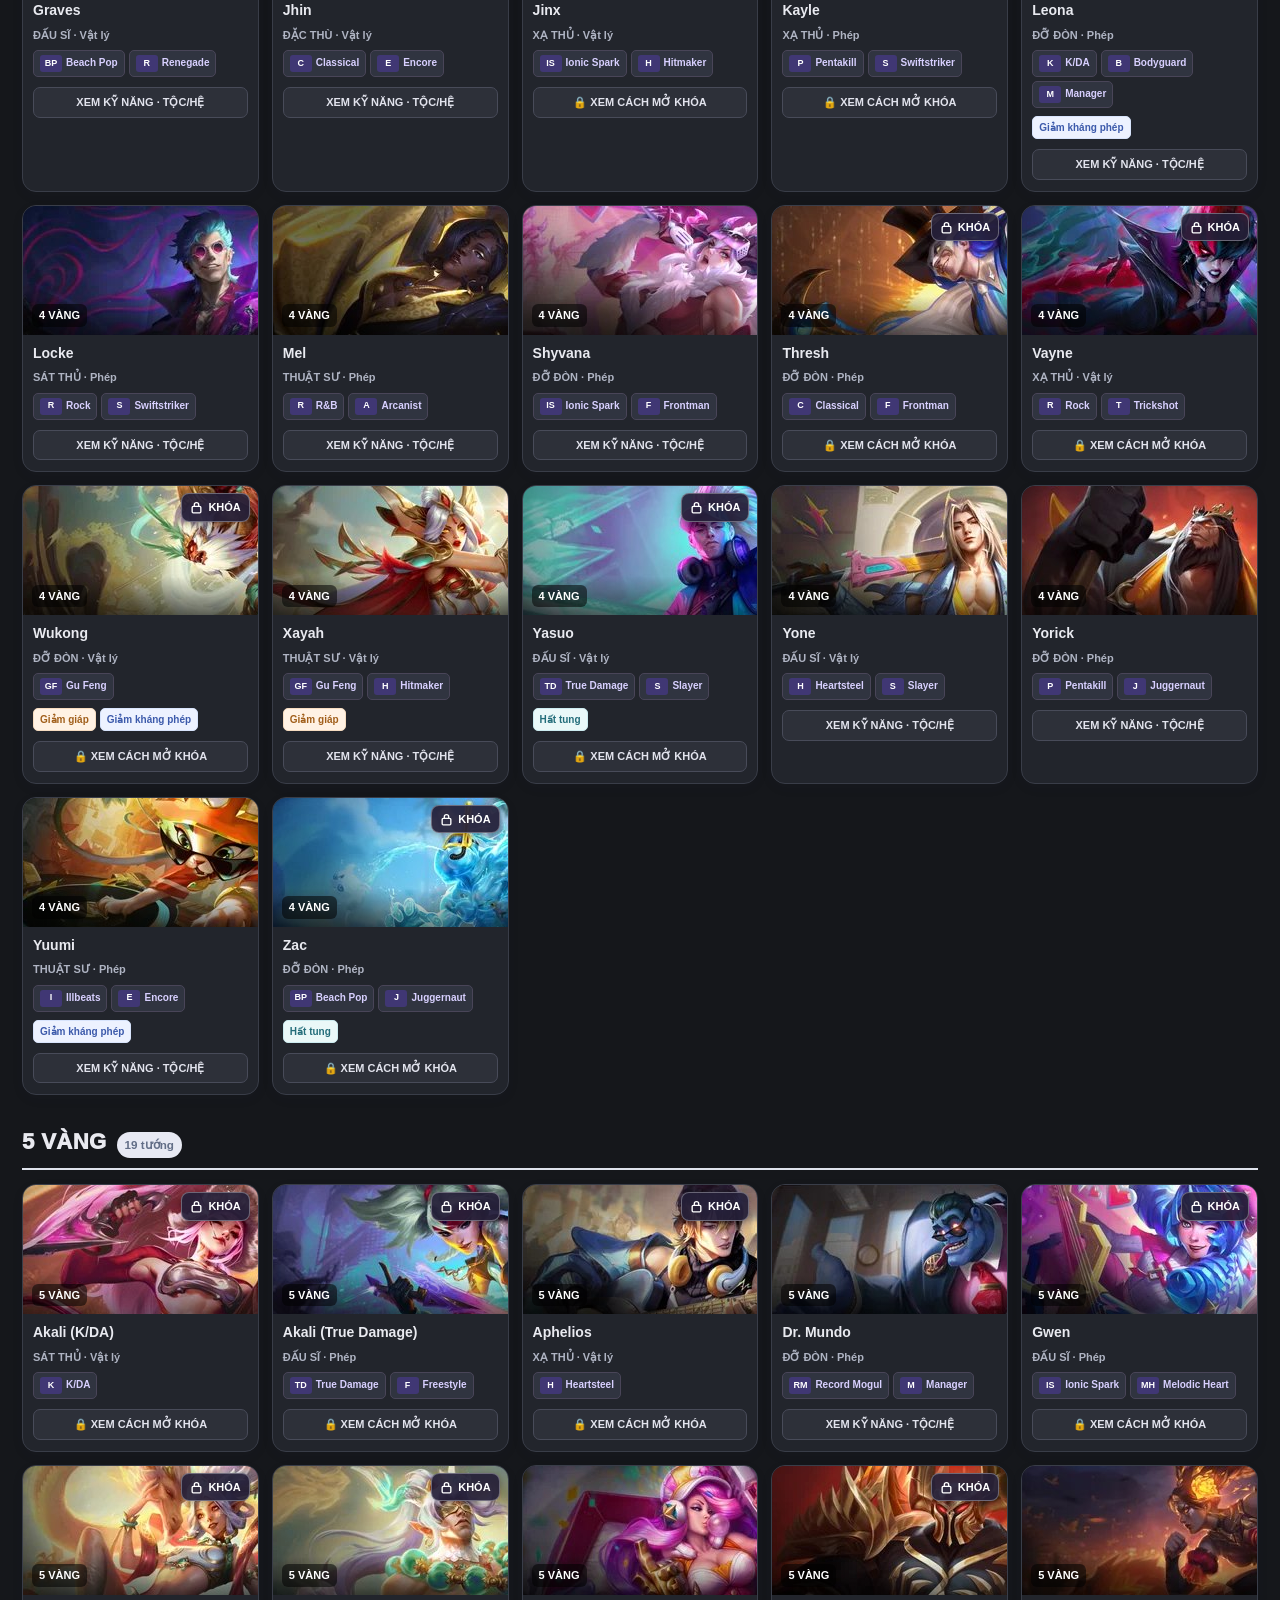
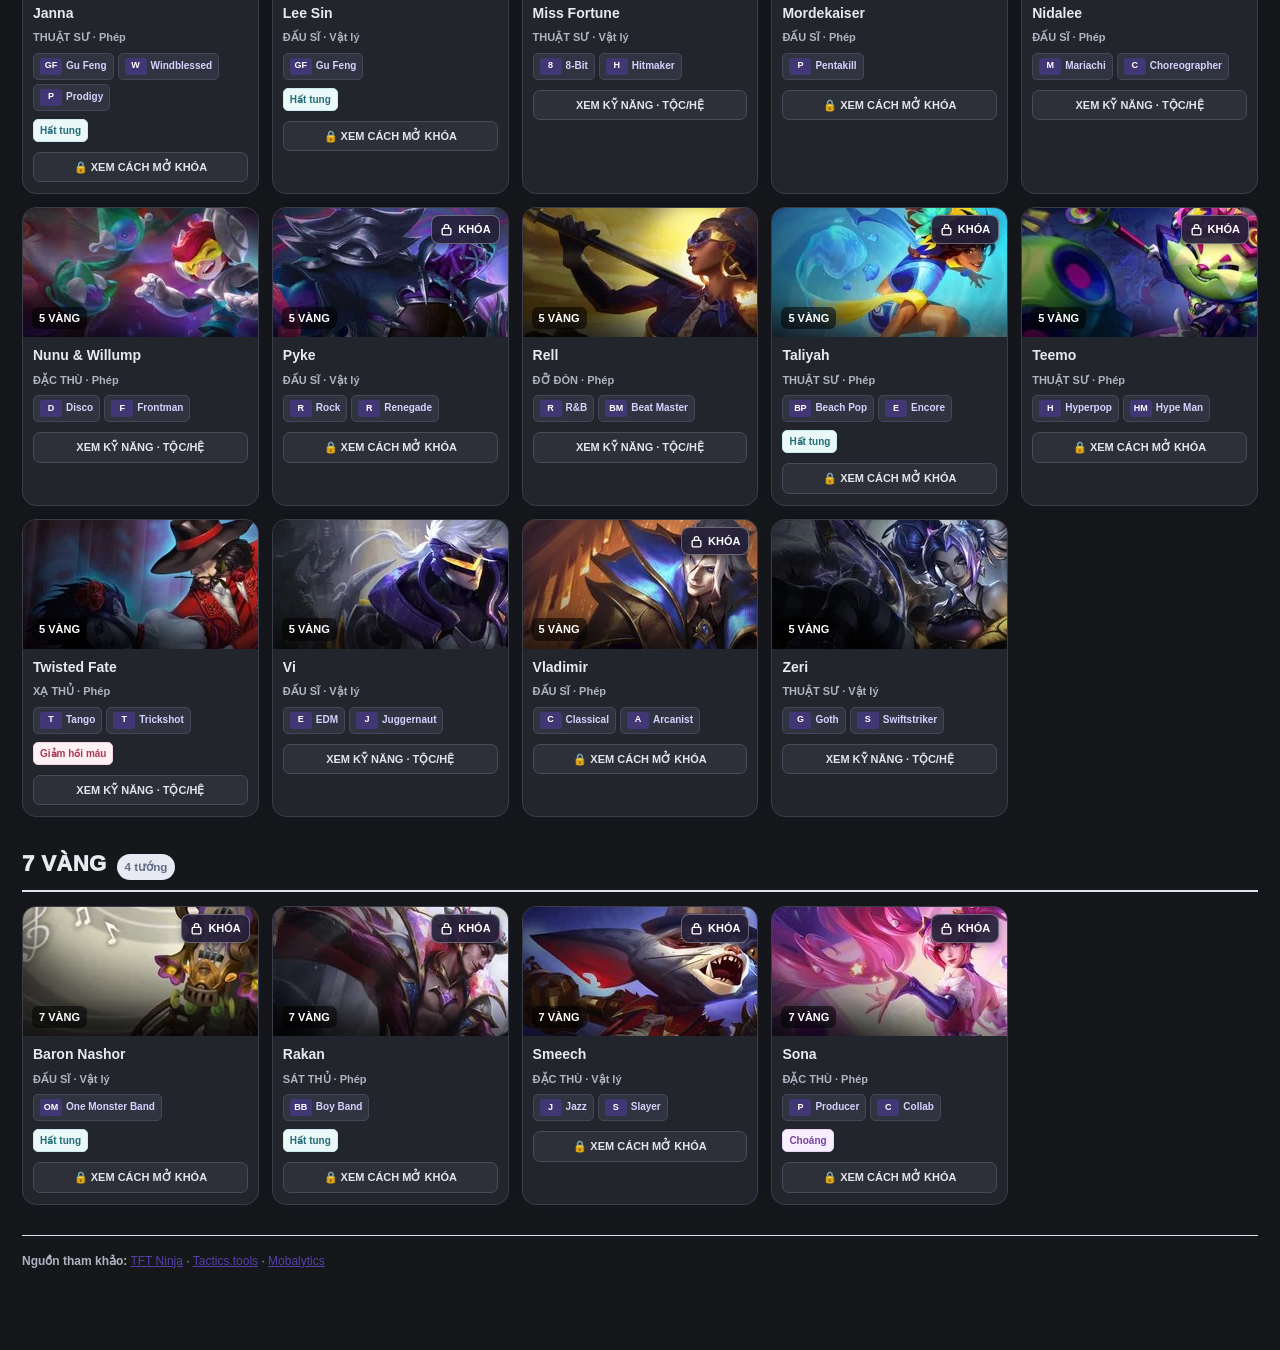
